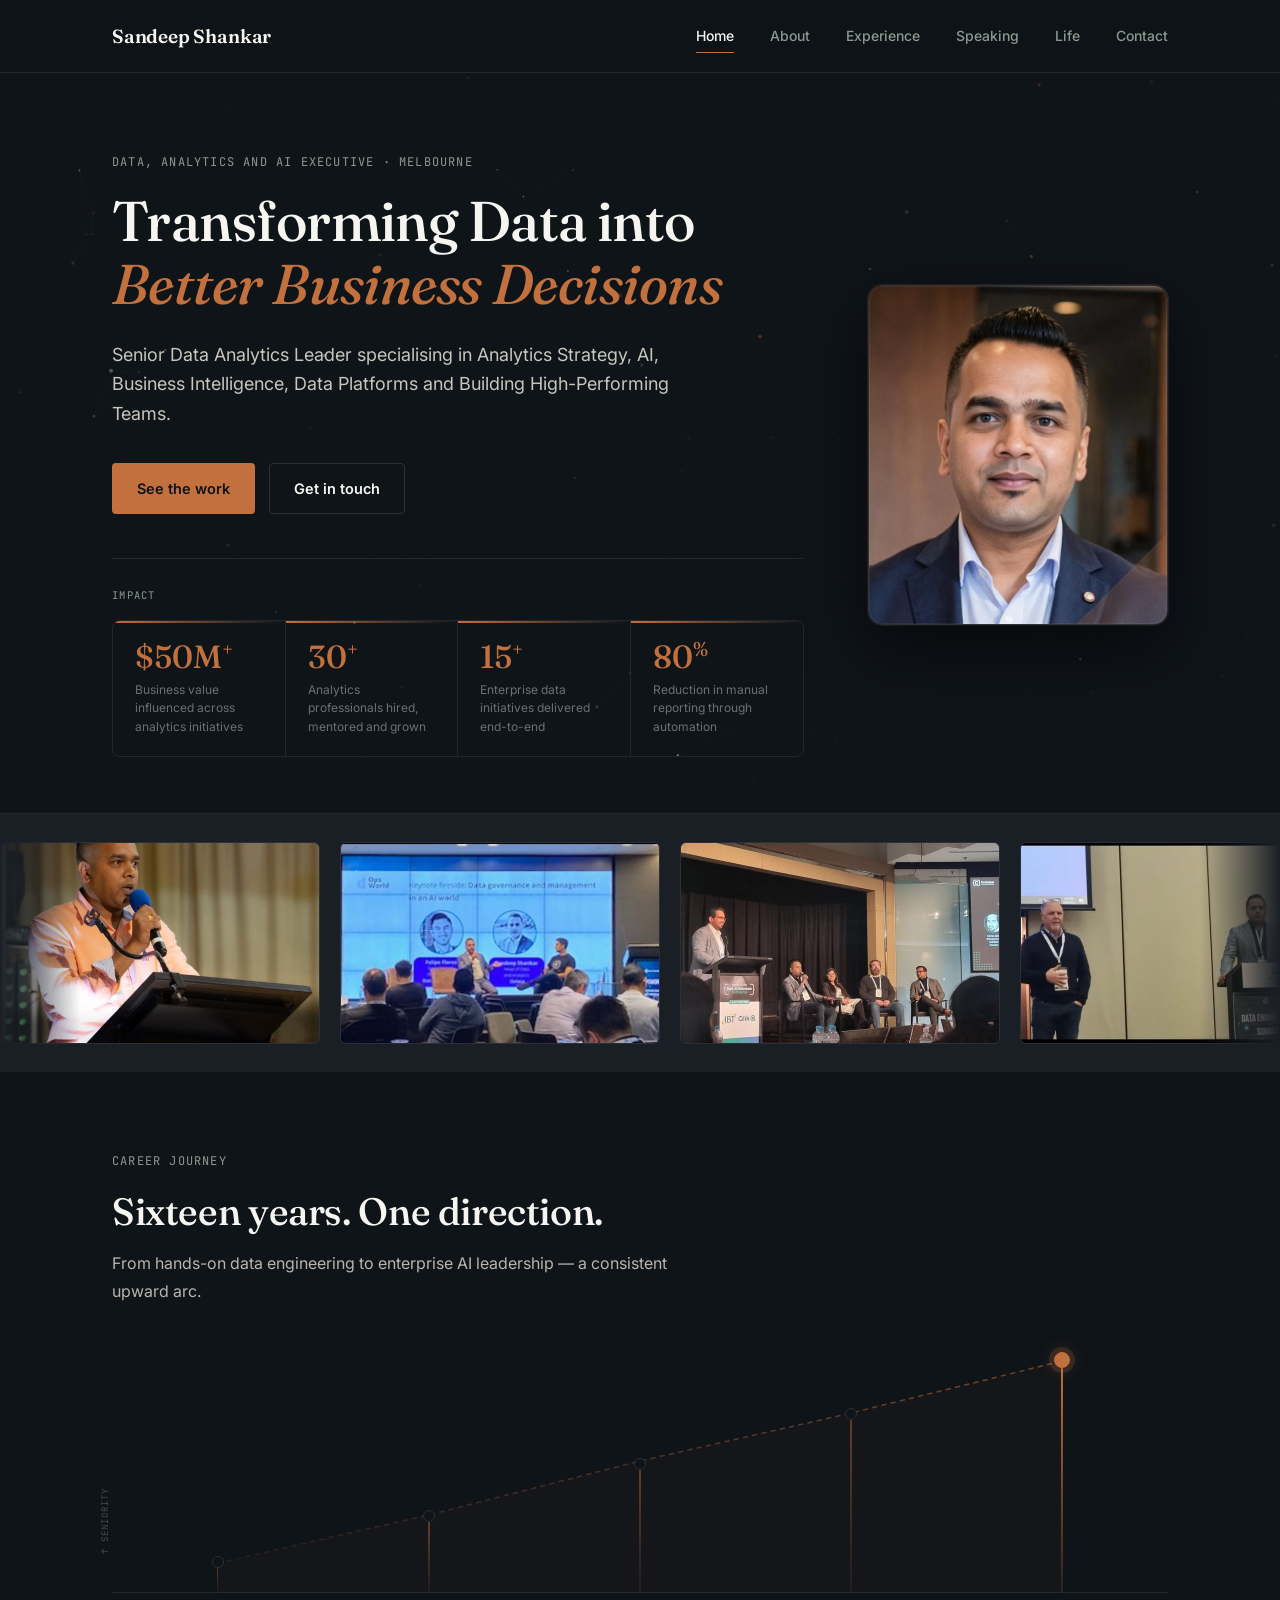
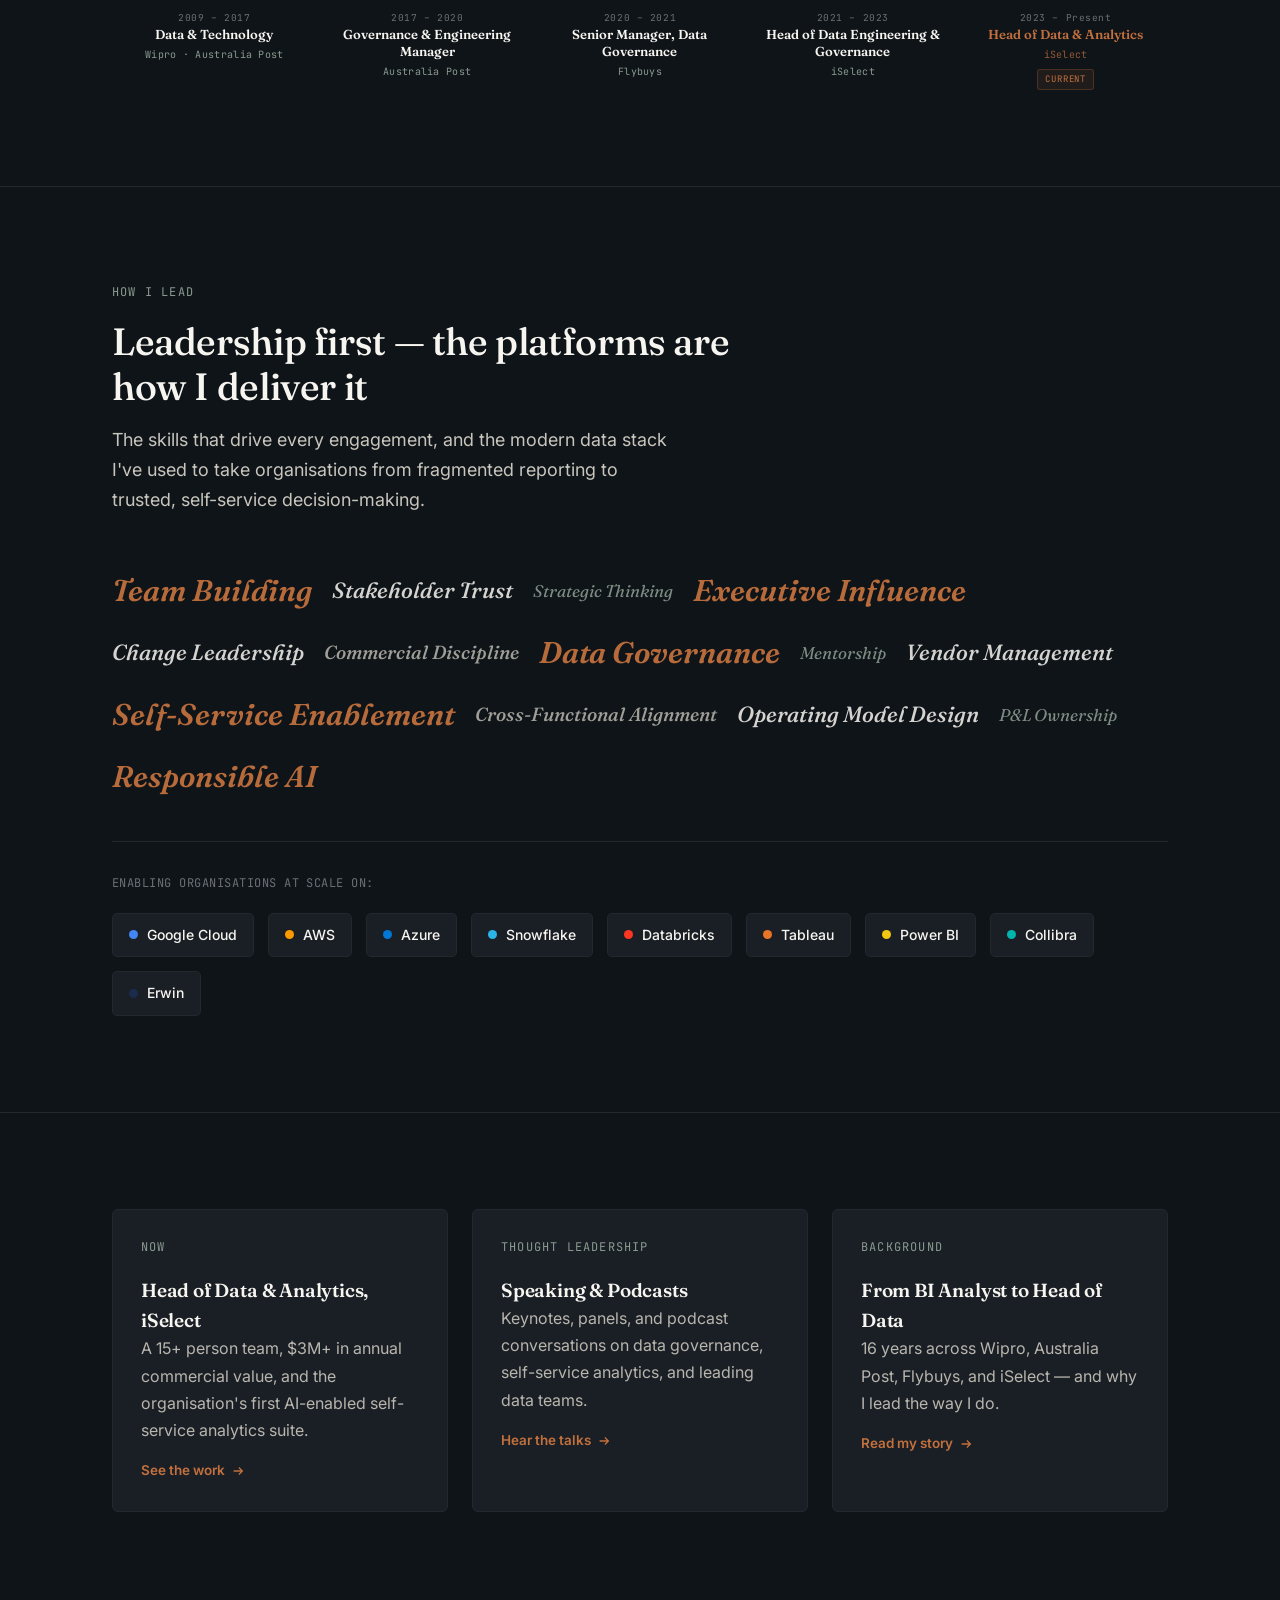
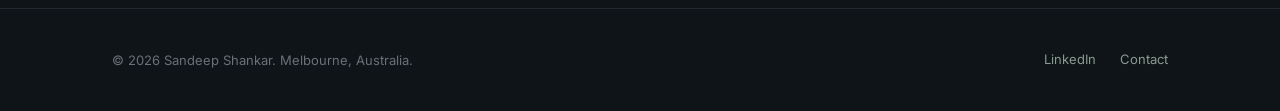
==== index.html @ abed5cc6 "Add files via upload" ====
<!DOCTYPE html>
<html lang="en">
<head>
<meta charset="UTF-8">
<meta name="viewport" content="width=device-width, initial-scale=1.0">
<title>Sandeep Shankar — Data & AI Leadership</title>
<meta name="description" content="16+ years building high-performing data and AI teams across loyalty, logistics, and insurance. Head of Data and Analytics at iSelect.">
<link rel="preconnect" href="https://fonts.googleapis.com">
<link rel="preconnect" href="https://fonts.gstatic.com" crossorigin>
<link href="https://fonts.googleapis.com/css2?family=Fraunces:opsz,wght@9..144,400;9..144,500;9..144,600;9..144,700&family=Inter:wght@400;500;600;700&family=JetBrains+Mono:wght@400;500&display=swap" rel="stylesheet">
<link rel="stylesheet" href="shared.css">
<style>
  /* ---------- Hero ---------- */
  .hero {
    position: relative;
    padding: 80px 0 0;
    overflow: hidden;
  }
  #particle-canvas {
    position: absolute;
    inset: 0;
    width: 100%;
    height: 100%;
    pointer-events: none;
    z-index: 0;
  }
  .hero .wrap { padding-bottom: 56px; position: relative; z-index: 1; }

  .hero-inner {
    display: grid;
    grid-template-columns: 1fr 300px;
    gap: 64px;
    align-items: center;
  }
  @media (max-width: 880px) {
    .hero-inner { grid-template-columns: 1fr; gap: 40px; }
    .hero-photo { display: flex; justify-content: center; order: -1; }
  }

  .hero-content h1 { margin-bottom: 24px; max-width: 640px; }
  .hero-content .lede { max-width: 560px; }

  .hero-actions {
    display: flex;
    gap: 14px;
    margin-top: 34px;
    flex-wrap: wrap;
  }
  .hero-stats {
    margin-top: 44px;
    padding-top: 28px;
    border-top: 1px solid var(--hairline);
  }

  /* ---------- Photo frame ---------- */
  .photo-frame {
    width: 300px;
    height: 340px;
    border-radius: 14px;
    overflow: hidden;
    border: 1.5px solid var(--hairline-light);
    position: relative;
    flex-shrink: 0;
    box-shadow: 0 24px 64px rgba(0,0,0,0.55), 0 0 0 1px rgba(194,112,61,0.18);
  }
  .photo-frame img {
    width: 100%;
    height: 100%;
    object-fit: cover;
    object-position: center top;
    display: block;
  }
  /* Amber corner accent */
  .photo-frame::before {
    content: '';
    position: absolute;
    bottom: 0; right: 0;
    width: 90px; height: 90px;
    background: linear-gradient(135deg, transparent 50%, rgba(194,112,61,0.22) 50%);
    z-index: 2;
    pointer-events: none;
  }
  /* Subtle inner glow */
  .photo-frame::after {
    content: '';
    position: absolute;
    inset: 0;
    box-shadow: inset 0 0 0 1px rgba(247,245,240,0.06);
    border-radius: 14px;
    pointer-events: none;
    z-index: 3;
  }
  @media (max-width: 880px) {
    .photo-frame { width: 200px; height: 230px; }
  }

  /* ---------- Career Arc Visual ---------- */
  .arc-section { padding-top: 80px; }

  .arc-visual-wrap {
    margin-top: 48px;
    position: relative;
  }

  /* Y-axis label */
  .arc-yaxis {
    position: absolute;
    left: -40px;
    top: 50%;
    transform: translateY(-50%) rotate(-90deg);
    font-family: var(--font-mono);
    font-size: 9px;
    letter-spacing: 0.12em;
    text-transform: uppercase;
    color: var(--muted);
    white-space: nowrap;
    pointer-events: none;
    opacity: 0.6;
  }
  @media (max-width: 760px) { .arc-yaxis { display: none; } }

  /* Pillar area */
  .arc-pillar-area {
    position: relative;
    height: 240px;
    margin-bottom: 0;
  }

  .arc-svg {
    position: absolute;
    inset: 0;
    width: 100%;
    height: 100%;
    pointer-events: none;
    overflow: visible;
  }

  .arc-pillars {
    display: flex;
    align-items: flex-end;
    height: 100%;
    border-bottom: 1px solid var(--hairline);
  }

  .ap-col {
    flex: 1;
    display: flex;
    flex-direction: column;
    align-items: center;
    justify-content: flex-end;
  }

  .ap-dot {
    width: 12px;
    height: 12px;
    border-radius: 50%;
    border: 1.5px solid var(--hairline-light);
    background: var(--ink-deep);
    flex-shrink: 0;
    position: relative;
    z-index: 2;
    transition: border-color 0.2s ease, box-shadow 0.2s ease;
  }
  .ap-col:hover .ap-dot {
    border-color: rgba(194,112,61,0.6);
  }
  .ap-col.active .ap-dot {
    width: 16px;
    height: 16px;
    background: var(--amber);
    border-color: var(--amber);
    box-shadow: 0 0 0 5px rgba(194,112,61,0.18), 0 0 18px rgba(194,112,61,0.35);
  }

  .ap-bar {
    width: 1.5px;
    background: linear-gradient(180deg, rgba(194,112,61,0.45) 0%, rgba(194,112,61,0.08) 100%);
    border-radius: 1px;
    transition: background 0.2s ease;
  }
  .ap-col.active .ap-bar {
    width: 2px;
    background: linear-gradient(180deg, var(--amber) 0%, rgba(194,112,61,0.15) 100%);
  }

  /* Meta row */
  .arc-meta-row {
    display: flex;
    border-top: none;
    padding-top: 20px;
    gap: 8px;
  }

  .am-item {
    flex: 1;
    display: flex;
    flex-direction: column;
    align-items: center;
    text-align: center;
    padding: 0 4px;
    gap: 4px;
  }

  .am-year {
    font-family: var(--font-mono);
    font-size: 9.5px;
    letter-spacing: 0.06em;
    color: var(--muted);
    line-height: 1;
  }

  .am-role {
    font-family: var(--font-display);
    font-size: 13px;
    font-weight: 600;
    color: var(--cream);
    line-height: 1.3;
  }
  .am-item.active .am-role { color: var(--amber); }

  .am-org {
    font-family: var(--font-mono);
    font-size: 10px;
    color: var(--sage);
    letter-spacing: 0.03em;
  }
  .am-item.active .am-org { color: var(--amber); opacity: 0.75; }

  .am-badge {
    font-family: var(--font-mono);
    font-size: 9px;
    letter-spacing: 0.1em;
    text-transform: uppercase;
    color: var(--amber);
    background: rgba(194,112,61,0.1);
    border: 1px solid rgba(194,112,61,0.25);
    border-radius: 3px;
    padding: 2px 7px;
    margin-top: 2px;
  }

  /* Mobile: simple vertical list */
  @media (max-width: 640px) {
    .arc-pillar-area { display: none; }
    .arc-meta-row {
      flex-direction: column;
      padding-left: 20px;
      gap: 0;
      border-left: 1.5px solid var(--hairline);
    }
    .am-item {
      align-items: flex-start;
      text-align: left;
      padding: 14px 0;
      border-bottom: 1px solid var(--hairline);
      position: relative;
    }
    .am-item::before {
      content: '';
      position: absolute;
      left: -25px;
      top: 20px;
      width: 8px;
      height: 8px;
      border-radius: 50%;
      background: var(--hairline-light);
      border: 1.5px solid var(--hairline-light);
    }
    .am-item.active::before {
      background: var(--amber);
      border-color: var(--amber);
    }
    .am-item:last-child { border-bottom: none; }
  }

  /* ---------- Scrolling conference banner ---------- */
  .banner-marquee {
    position: relative;
    width: 100%;
    overflow: hidden;
    background: var(--ink-card);
    border-top: 1px solid var(--hairline);
    padding: 28px 0;
  }
  .banner-marquee::before,
  .banner-marquee::after {
    content: '';
    position: absolute;
    top: 0;
    bottom: 0;
    width: 80px;
    z-index: 2;
    pointer-events: none;
  }
  .banner-marquee::before {
    left: 0;
    background: linear-gradient(90deg, var(--ink-card), transparent);
  }
  .banner-marquee::after {
    right: 0;
    background: linear-gradient(270deg, var(--ink-card), transparent);
  }
  .banner-track {
    display: flex;
    gap: 20px;
    width: max-content;
    animation: bannerScroll 48s linear infinite;
  }
  .banner-marquee:hover .banner-track {
    animation-play-state: paused;
  }
  @keyframes bannerScroll {
    from { transform: translateX(0); }
    to { transform: translateX(-50%); }
  }
  .banner-slide {
    position: relative;
    flex-shrink: 0;
    width: 320px;
    border-radius: 6px;
    overflow: hidden;
    border: 1px solid var(--hairline-light);
  }
  .banner-slide img {
    width: 100%;
    height: 200px;
    object-fit: cover;
    display: block;
  }
  .banner-cap {
    position: absolute;
    bottom: 0;
    left: 0;
    right: 0;
    padding: 8px 12px;
    background: linear-gradient(0deg, rgba(0,0,0,0.78), transparent);
    font-family: var(--font-mono);
    font-size: 11px;
    color: var(--cream);
    line-height: 1.4;
  }
  @media (max-width: 640px) {
    .banner-slide { width: 240px; }
    .banner-slide img { height: 150px; }
  }
  @media (prefers-reduced-motion: reduce) {
    .banner-track { animation: none; }
  }

  /* ---------- Career arc chart (signature element) ---------- */
  .arc-section .section-head {
    max-width: 600px;
    margin-bottom: 48px;
  }
  .arc-chart-wrap {
    overflow-x: auto;
    padding-bottom: 8px;
  }
  .arc-chart {
    min-width: 760px;
  }
  .arc-caption {
    margin-top: 20px;
    font-size: 12.5px;
    color: var(--muted);
    font-family: var(--font-mono);
  }

  /* ---------- Leadership word cloud + platform strip ---------- */
  .capability-section .section-head {
    max-width: 640px;
    margin-bottom: 44px;
  }
  .cloud-wrap {
    display: flex;
    flex-wrap: wrap;
    align-items: center;
    gap: 14px 20px;
    padding: 8px 0 40px;
  }
  .cloud-tag {
    font-family: var(--font-display);
    font-style: italic;
    color: var(--cream);
    white-space: nowrap;
    transition: color 0.15s ease;
    cursor: default;
  }
  .cloud-tag:hover { color: var(--amber-bright); }
  .cloud-tag.t1 { font-size: 30px; font-weight: 600; color: var(--amber); opacity: 0.95; }
  .cloud-tag.t2 { font-size: 22px; font-weight: 500; color: var(--cream); opacity: 0.85; }
  .cloud-tag.t3 { font-size: 17px; font-weight: 400; color: var(--sage); opacity: 0.9; }
  .cloud-tag.t4 { font-size: 19px; font-weight: 500; color: #B8B5AD; opacity: 0.85; }

  @media (max-width: 640px) {
    .cloud-tag.t1 { font-size: 22px; }
    .cloud-tag.t2 { font-size: 17px; }
    .cloud-tag.t3 { font-size: 14px; }
    .cloud-tag.t4 { font-size: 15px; }
  }

  .platform-strip {
    padding-top: 32px;
    border-top: 1px solid var(--hairline);
  }
  .platform-strip-label {
    font-family: var(--font-mono);
    font-size: 12px;
    letter-spacing: 0.04em;
    text-transform: uppercase;
    color: var(--muted);
    margin-bottom: 20px;
  }
  .platform-badges {
    display: flex;
    flex-wrap: wrap;
    gap: 14px;
  }
  .platform-badge {
    display: flex;
    align-items: center;
    gap: 9px;
    background: var(--ink-card);
    border: 1px solid var(--hairline);
    border-radius: 5px;
    padding: 10px 16px;
    font-size: 14px;
    font-weight: 500;
    color: var(--cream);
    transition: border-color 0.15s ease;
  }
  .platform-badge:hover { border-color: var(--hairline-light); }
  .p-dot {
    width: 9px;
    height: 9px;
    border-radius: 50%;
    display: inline-block;
    flex-shrink: 0;
  }

  /* ---------- Teaser cards ---------- */
  .teaser-card {
    display: block;
  }
  .teaser-card .arrow {
    display: inline-flex;
    align-items: center;
    gap: 6px;
    margin-top: 16px;
    font-size: 13.5px;
    color: var(--amber);
    font-weight: 600;
  }
  .teaser-card:hover .arrow { gap: 10px; }
  .teaser-card .arrow svg { transition: transform 0.15s ease; }

  

  /* ---------- Impact metrics ---------- */
  .impact-label {
    font-family: var(--font-mono);
    font-size: 10.5px;
    letter-spacing: 0.12em;
    text-transform: uppercase;
    color: var(--sage);
    margin-bottom: 16px;
  }
  .impact-grid {
    display: grid;
    grid-template-columns: repeat(4, 1fr);
    border: 1px solid var(--hairline);
    border-radius: 8px;
    overflow: hidden;
  }
  @media (max-width: 680px) {
    .impact-grid { grid-template-columns: repeat(2, 1fr); }
    .impact-item:nth-child(2) { border-right: none; }
    .impact-item:nth-child(3) { border-top: 1px solid var(--hairline); }
    .impact-item:nth-child(4) { border-top: 1px solid var(--hairline); border-right: none; }
  }
  .impact-item {
    padding: 20px 22px;
    border-right: 1px solid var(--hairline);
    position: relative;
  }
  .impact-item:last-child { border-right: none; }
  .impact-item::before {
    content: '';
    position: absolute;
    top: 0; left: 0; right: 0;
    height: 2px;
    background: linear-gradient(90deg, var(--amber), transparent);
  }
  .impact-num {
    font-family: var(--font-display);
    font-size: 32px;
    font-weight: 500;
    color: var(--amber);
    line-height: 1;
    margin-bottom: 8px;
  }
  .impact-plus {
    font-size: 20px;
    vertical-align: super;
    line-height: 0;
  }
  .impact-desc {
    font-size: 12px;
    color: var(--muted);
    line-height: 1.55;
  }

</style>
</head>
<body>
<canvas id="bg-canvas" aria-hidden="true" style="position:fixed;inset:0;width:100%;height:100%;pointer-events:none;z-index:0;opacity:0.55;"></canvas>
<div id="reading-progress" role="progressbar" aria-hidden="true"></div>

<nav class="site-nav">
  <div class="wrap">
    <a href="index.html" class="nav-logo">Sandeep Shankar</a>
    <button class="nav-toggle" id="navToggle" aria-label="Toggle navigation">☰</button>
    <div class="nav-links" id="navLinks">
      <a href="index.html" class="active">Home</a>
      <a href="about.html">About</a>
      <a href="experience.html">Experience</a>
      <a href="speaking.html">Speaking</a>
      <a href="life.html">Life</a>
      <a href="contact.html">Contact</a>
    </div>
  </div>
</nav>

<header class="hero">
  <canvas id="particle-canvas" aria-hidden="true"></canvas>
  <div class="wrap hero-inner">
    <div class="hero-content">
      <div class="eyebrow">Data, Analytics and AI Executive · Melbourne</div>
      <h1>Transforming Data into<br><em>Better Business Decisions</em></h1>
      <p class="lede">Senior Data Analytics Leader specialising in Analytics Strategy, AI, Business Intelligence, Data Platforms and Building High-Performing Teams.</p>
      <div class="hero-actions">
        <a href="experience.html" class="btn btn-primary">See the work</a>
        <a href="contact.html" class="btn btn-secondary">Get in touch</a>
      </div>
      <div class="hero-stats">
        <div class="impact-label">Impact</div>
        <div class="impact-grid">
          <div class="impact-item">
            <div class="impact-num">$50M<span class="impact-plus">+</span></div>
            <div class="impact-desc">Business value influenced across analytics initiatives</div>
          </div>
          <div class="impact-item">
            <div class="impact-num">30<span class="impact-plus">+</span></div>
            <div class="impact-desc">Analytics professionals hired, mentored and grown</div>
          </div>
          <div class="impact-item">
            <div class="impact-num">15<span class="impact-plus">+</span></div>
            <div class="impact-desc">Enterprise data initiatives delivered end-to-end</div>
          </div>
          <div class="impact-item">
            <div class="impact-num">80<span class="impact-plus">%</span></div>
            <div class="impact-desc">Reduction in manual reporting through automation</div>
          </div>
        </div>
      </div>
    </div>
    <div class="hero-photo">
      <div class="photo-frame">
        <!--
          ADD YOUR HEADSHOT:
          Replace this img tag's src with your photo.
          In Claude: "Add my headshot to the homepage" and upload the image.
          Or set src="your-photo.jpg" if hosting the file separately.
        -->
        <img src="[data-uri]" alt="Sandeep Shankar — Head of Data &amp; Analytics">
      </div>
    </div>
  </div>

  <div class="banner-marquee">
    <div class="banner-track">
        <div class="banner-slide"><img src="[data-uri]" alt="Bacchus Marsh — community keynote"></div>
        <div class="banner-slide"><img src="[data-uri]" alt="Ops World — fireside with Felipe Flores"></div>
        <div class="banner-slide"><img src="[data-uri]" alt="Data Architecture Melbourne — panel"></div>
        <div class="banner-slide"><img src="[data-uri]" alt="Data Engineering Summit — Crown Events"></div>
        <div class="banner-slide"><img src="[data-uri]" alt="Sit-Down Melbourne — "Why data initiatives fail""></div>
        <div class="banner-slide"><img src="[data-uri]" alt="Sit-Down Melbourne — premier hub for executives"></div>
        <div class="banner-slide"><img src="[data-uri]" alt="Bacchus Marsh — community keynote"></div>
        <div class="banner-slide"><img src="[data-uri]" alt="Ops World — fireside with Felipe Flores"></div>
        <div class="banner-slide"><img src="[data-uri]" alt="Data Architecture Melbourne — panel"></div>
        <div class="banner-slide"><img src="[data-uri]" alt="Data Engineering Summit — Crown Events"></div>
        <div class="banner-slide"><img src="[data-uri]" alt="Sit-Down Melbourne — "Why data initiatives fail""></div>
        <div class="banner-slide"><img src="[data-uri]" alt="Sit-Down Melbourne — premier hub for executives"></div>
    </div>
  </div>
</header>


<section class="section arc-section">
  <div class="wrap">
    <div class="section-head">
      <div class="eyebrow">Career journey</div>
      <h2>Sixteen years. One direction.</h2>
      <p>From hands-on data engineering to enterprise AI leadership &mdash; a consistent upward arc.</p>
    </div>

    <div class="arc-visual-wrap">
      <div class="arc-yaxis"><span>&uarr; Seniority</span></div>

      <!-- Ascending pillar visual -->
      <div class="arc-pillar-area">
        <svg class="arc-svg" viewBox="0 0 1000 240" preserveAspectRatio="none" aria-hidden="true">
          <defs>
            <linearGradient id="arcLineGrad" x1="0" y1="0" x2="1" y2="0">
              <stop offset="0%" stop-color="rgba(194,112,61,0.1)"/>
              <stop offset="100%" stop-color="rgba(194,112,61,0.55)"/>
            </linearGradient>
          </defs>
          <!-- Connecting dashed line through dot centres -->
          <polyline points="100,210 300,162 500,108 700,60 900,8"
            fill="none" stroke="url(#arcLineGrad)" stroke-width="1.5" stroke-dasharray="5 4"/>
          <!-- Subtle shaded area under the arc -->
          <polygon points="100,210 300,162 500,108 700,60 900,8 900,240 100,240"
            fill="rgba(194,112,61,0.03)"/>
        </svg>

        <div class="arc-pillars">
          <!-- bar heights drive the pillar: 24 / 70 / 122 / 172 / 224 px -->
          <div class="ap-col">
            <div class="ap-dot"></div>
            <div class="ap-bar" style="height:24px"></div>
          </div>
          <div class="ap-col">
            <div class="ap-dot"></div>
            <div class="ap-bar" style="height:70px"></div>
          </div>
          <div class="ap-col">
            <div class="ap-dot"></div>
            <div class="ap-bar" style="height:122px"></div>
          </div>
          <div class="ap-col">
            <div class="ap-dot"></div>
            <div class="ap-bar" style="height:172px"></div>
          </div>
          <div class="ap-col active">
            <div class="ap-dot"></div>
            <div class="ap-bar" style="height:224px"></div>
          </div>
        </div>
      </div>

      <!-- Labels below each pillar -->
      <div class="arc-meta-row">
        <div class="am-item">
          <span class="am-year">2009 &ndash; 2017</span>
          <span class="am-role">Data &amp; Technology</span>
          <span class="am-org">Wipro &middot; Australia Post</span>
        </div>
        <div class="am-item">
          <span class="am-year">2017 &ndash; 2020</span>
          <span class="am-role">Governance &amp; Engineering Manager</span>
          <span class="am-org">Australia Post</span>
        </div>
        <div class="am-item">
          <span class="am-year">2020 &ndash; 2021</span>
          <span class="am-role">Senior Manager, Data Governance</span>
          <span class="am-org">Flybuys</span>
        </div>
        <div class="am-item">
          <span class="am-year">2021 &ndash; 2023</span>
          <span class="am-role">Head of Data Engineering &amp; Governance</span>
          <span class="am-org">iSelect</span>
        </div>
        <div class="am-item active">
          <span class="am-year">2023 &ndash; Present</span>
          <span class="am-role">Head of Data &amp; Analytics</span>
          <span class="am-org">iSelect</span>
          <span class="am-badge">Current</span>
        </div>
      </div>
    </div>
  </div>
</section>

<section class="section capability-section">
  <div class="wrap">
    <div class="section-head">
      <div class="eyebrow">How I lead</div>
      <h2>Leadership first — the platforms are how I deliver it</h2>
      <p class="lede">The skills that drive every engagement, and the modern data stack I've used to take organisations from fragmented reporting to trusted, self-service decision-making.</p>
    </div>

    <div class="cloud-wrap">
      <span class="cloud-tag t1">Team Building</span>
      <span class="cloud-tag t2">Stakeholder Trust</span>
      <span class="cloud-tag t3">Strategic Thinking</span>
      <span class="cloud-tag t1">Executive Influence</span>
      <span class="cloud-tag t2">Change Leadership</span>
      <span class="cloud-tag t4">Commercial Discipline</span>
      <span class="cloud-tag t1">Data Governance</span>
      <span class="cloud-tag t3">Mentorship</span>
      <span class="cloud-tag t2">Vendor Management</span>
      <span class="cloud-tag t1">Self-Service Enablement</span>
      <span class="cloud-tag t4">Cross-Functional Alignment</span>
      <span class="cloud-tag t2">Operating Model Design</span>
      <span class="cloud-tag t3">P&amp;L Ownership</span>
      <span class="cloud-tag t1">Responsible AI</span>
    </div>

    <div class="platform-strip">
      <div class="platform-strip-label">Enabling organisations at scale on:</div>
      <div class="platform-badges">
        <div class="platform-badge"><span class="p-dot" style="background:#4285F4"></span>Google Cloud</div>
        <div class="platform-badge"><span class="p-dot" style="background:#FF9900"></span>AWS</div>
        <div class="platform-badge"><span class="p-dot" style="background:#0078D4"></span>Azure</div>
        <div class="platform-badge"><span class="p-dot" style="background:#29B5E8"></span>Snowflake</div>
        <div class="platform-badge"><span class="p-dot" style="background:#FF3621"></span>Databricks</div>
        <div class="platform-badge"><span class="p-dot" style="background:#E97627"></span>Tableau</div>
        <div class="platform-badge"><span class="p-dot" style="background:#F2C811"></span>Power BI</div>
        <div class="platform-badge"><span class="p-dot" style="background:#00B5AD"></span>Collibra</div>
        <div class="platform-badge"><span class="p-dot" style="background:#1A2B4C"></span>Erwin</div>
      </div>
    </div>
  </div>
</section>

<section class="section">
  <div class="wrap">
    <div class="grid-3">
      <a href="experience.html" class="card teaser-card">
        <div class="eyebrow">Now</div>
        <h3>Head of Data &amp; Analytics, iSelect</h3>
        <p>A 15+ person team, $3M+ in annual commercial value, and the organisation's first AI-enabled self-service analytics suite.</p>
        <span class="arrow">See the work <svg width="14" height="14" viewBox="0 0 16 16" fill="none"><path d="M3 8h10M9 4l4 4-4 4" stroke="currentColor" stroke-width="1.5"/></svg></span>
      </a>
      <a href="speaking.html" class="card teaser-card">
        <div class="eyebrow">Thought leadership</div>
        <h3>Speaking &amp; Podcasts</h3>
        <p>Keynotes, panels, and podcast conversations on data governance, self-service analytics, and leading data teams.</p>
        <span class="arrow">Hear the talks <svg width="14" height="14" viewBox="0 0 16 16" fill="none"><path d="M3 8h10M9 4l4 4-4 4" stroke="currentColor" stroke-width="1.5"/></svg></span>
      </a>
      <a href="about.html" class="card teaser-card">
        <div class="eyebrow">Background</div>
        <h3>From BI Analyst to Head of Data</h3>
        <p>16 years across Wipro, Australia Post, Flybuys, and iSelect — and why I lead the way I do.</p>
        <span class="arrow">Read my story <svg width="14" height="14" viewBox="0 0 16 16" fill="none"><path d="M3 8h10M9 4l4 4-4 4" stroke="currentColor" stroke-width="1.5"/></svg></span>
      </a>
    </div>

  </div>
</section>

<footer class="site-footer">
  <div class="wrap">
    <p>© 2026 Sandeep Shankar. Melbourne, Australia.</p>
    <div class="footer-links">
      <a href="https://www.linkedin.com/in/sandeep-shankar-cdmp-25a88143/" target="_blank" rel="noopener">LinkedIn</a>
      <a href="contact.html">Contact</a>
    </div>
  </div>
</footer>

<script src="shared.js"></script>

<button id="back-to-top" aria-label="Back to top" title="Back to top">↑</button>
<script>
/* ---- Full-page background data particle network ---- */
(function() {
  if (window.matchMedia('(prefers-reduced-motion: reduce)').matches) return;
  var canvas = document.getElementById('bg-canvas');
  if (!canvas) return;
  var ctx = canvas.getContext('2d');
  var particles = [], animId;
  var W = 0, H = 0;
  var MAX_DIST = 180;
  var COUNT = 0;

  function resize() {
    W = canvas.width = window.innerWidth;
    H = canvas.height = window.innerHeight;
    COUNT = Math.min(Math.floor((W * H) / 18000), 70);
  }

  function Particle() {
    this.reset();
  }
  Particle.prototype.reset = function() {
    this.x = Math.random() * W;
    this.y = Math.random() * H;
    // Bias movement: gentle rightward drift like data flowing
    this.vx = (Math.random() * 0.18 + 0.04) * (Math.random() > 0.15 ? 1 : -1);
    this.vy = (Math.random() - 0.5) * 0.12;
    this.r = Math.random() * 1.2 + 0.4;
    // Mostly amber/sage, very muted
    var cols = ['194,112,61','138,154,142','194,112,61'];
    this.col = cols[Math.floor(Math.random() * cols.length)];
    this.alpha = Math.random() * 0.18 + 0.04;
  };

  function init() {
    resize();
    particles = [];
    for (var i = 0; i < COUNT; i++) particles.push(new Particle());
  }

  function frame() {
    ctx.clearRect(0, 0, W, H);
    for (var i = 0; i < particles.length; i++) {
      var p = particles[i];
      // Draw connecting lines
      for (var j = i + 1; j < particles.length; j++) {
        var q = particles[j];
        var dx = p.x - q.x, dy = p.y - q.y;
        var d = Math.sqrt(dx*dx + dy*dy);
        if (d < MAX_DIST) {
          var lineAlpha = (1 - d / MAX_DIST) * 0.055;
          ctx.beginPath();
          ctx.moveTo(p.x, p.y);
          ctx.lineTo(q.x, q.y);
          ctx.strokeStyle = 'rgba(194,112,61,' + lineAlpha + ')';
          ctx.lineWidth = 0.5;
          ctx.stroke();
        }
      }
      // Draw particle dot
      ctx.beginPath();
      ctx.arc(p.x, p.y, p.r, 0, 6.2832);
      ctx.fillStyle = 'rgba(' + p.col + ',' + p.alpha + ')';
      ctx.fill();
      // Move
      p.x += p.vx;
      p.y += p.vy;
      // Wrap around edges
      if (p.x < -10) p.x = W + 10;
      if (p.x > W + 10) p.x = -10;
      if (p.y < -10) p.y = H + 10;
      if (p.y > H + 10) p.y = -10;
    }
    animId = requestAnimationFrame(frame);
  }

  var rto;
  window.addEventListener('resize', function() {
    clearTimeout(rto);
    rto = setTimeout(function() { cancelAnimationFrame(animId); init(); frame(); }, 250);
  }, { passive: true });

  init(); frame();
})();

/* ---- Particle canvas: flowing data network in hero background ---- */
(function() {
  if (window.matchMedia('(prefers-reduced-motion: reduce)').matches) return;
  var canvas = document.getElementById('particle-canvas');
  if (!canvas) return;
  var ctx = canvas.getContext('2d');
  var hero = canvas.closest('.hero');
  var particles = [], animId;
  var W = 0, H = 0;
  var COLS = ['194,112,61', '138,154,142', '247,245,240'];
  var MAX_DIST = 130;

  function resize() {
    W = canvas.width = hero.offsetWidth;
    H = canvas.height = hero.offsetHeight;
  }

  function Particle() {
    this.x = Math.random() * W;
    this.y = Math.random() * H;
    this.vx = (Math.random() - 0.5) * 0.3;
    this.vy = (Math.random() - 0.5) * 0.3;
    this.r = Math.random() * 1.4 + 0.6;
    this.col = COLS[Math.floor(Math.random() * COLS.length)];
    this.alpha = Math.random() * 0.3 + 0.08;
  }

  function init() {
    resize();
    var count = W < 760 ? 30 : 58;
    particles = [];
    for (var i = 0; i < count; i++) particles.push(new Particle());
  }

  function frame() {
    ctx.clearRect(0, 0, W, H);
    for (var i = 0; i < particles.length; i++) {
      var p = particles[i];
      ctx.beginPath();
      ctx.arc(p.x, p.y, p.r, 0, 6.2832);
      ctx.fillStyle = 'rgba(' + p.col + ',' + p.alpha + ')';
      ctx.fill();
      for (var j = i + 1; j < particles.length; j++) {
        var q = particles[j];
        var dx = p.x - q.x, dy = p.y - q.y;
        var d = Math.sqrt(dx*dx + dy*dy);
        if (d < MAX_DIST) {
          ctx.beginPath();
          ctx.moveTo(p.x, p.y);
          ctx.lineTo(q.x, q.y);
          ctx.strokeStyle = 'rgba(194,112,61,' + (1 - d/MAX_DIST) * 0.11 + ')';
          ctx.lineWidth = 0.6;
          ctx.stroke();
        }
      }
      p.x += p.vx; p.y += p.vy;
      if (p.x < -8) p.x = W + 8;
      if (p.x > W + 8) p.x = -8;
      if (p.y < -8) p.y = H + 8;
      if (p.y > H + 8) p.y = -8;
    }
    animId = requestAnimationFrame(frame);
  }

  var rto;
  window.addEventListener('resize', function() {
    clearTimeout(rto);
    rto = setTimeout(function() { cancelAnimationFrame(animId); init(); frame(); }, 200);
  }, { passive: true });

  init(); frame();
})();
</script>
</body>
</html>
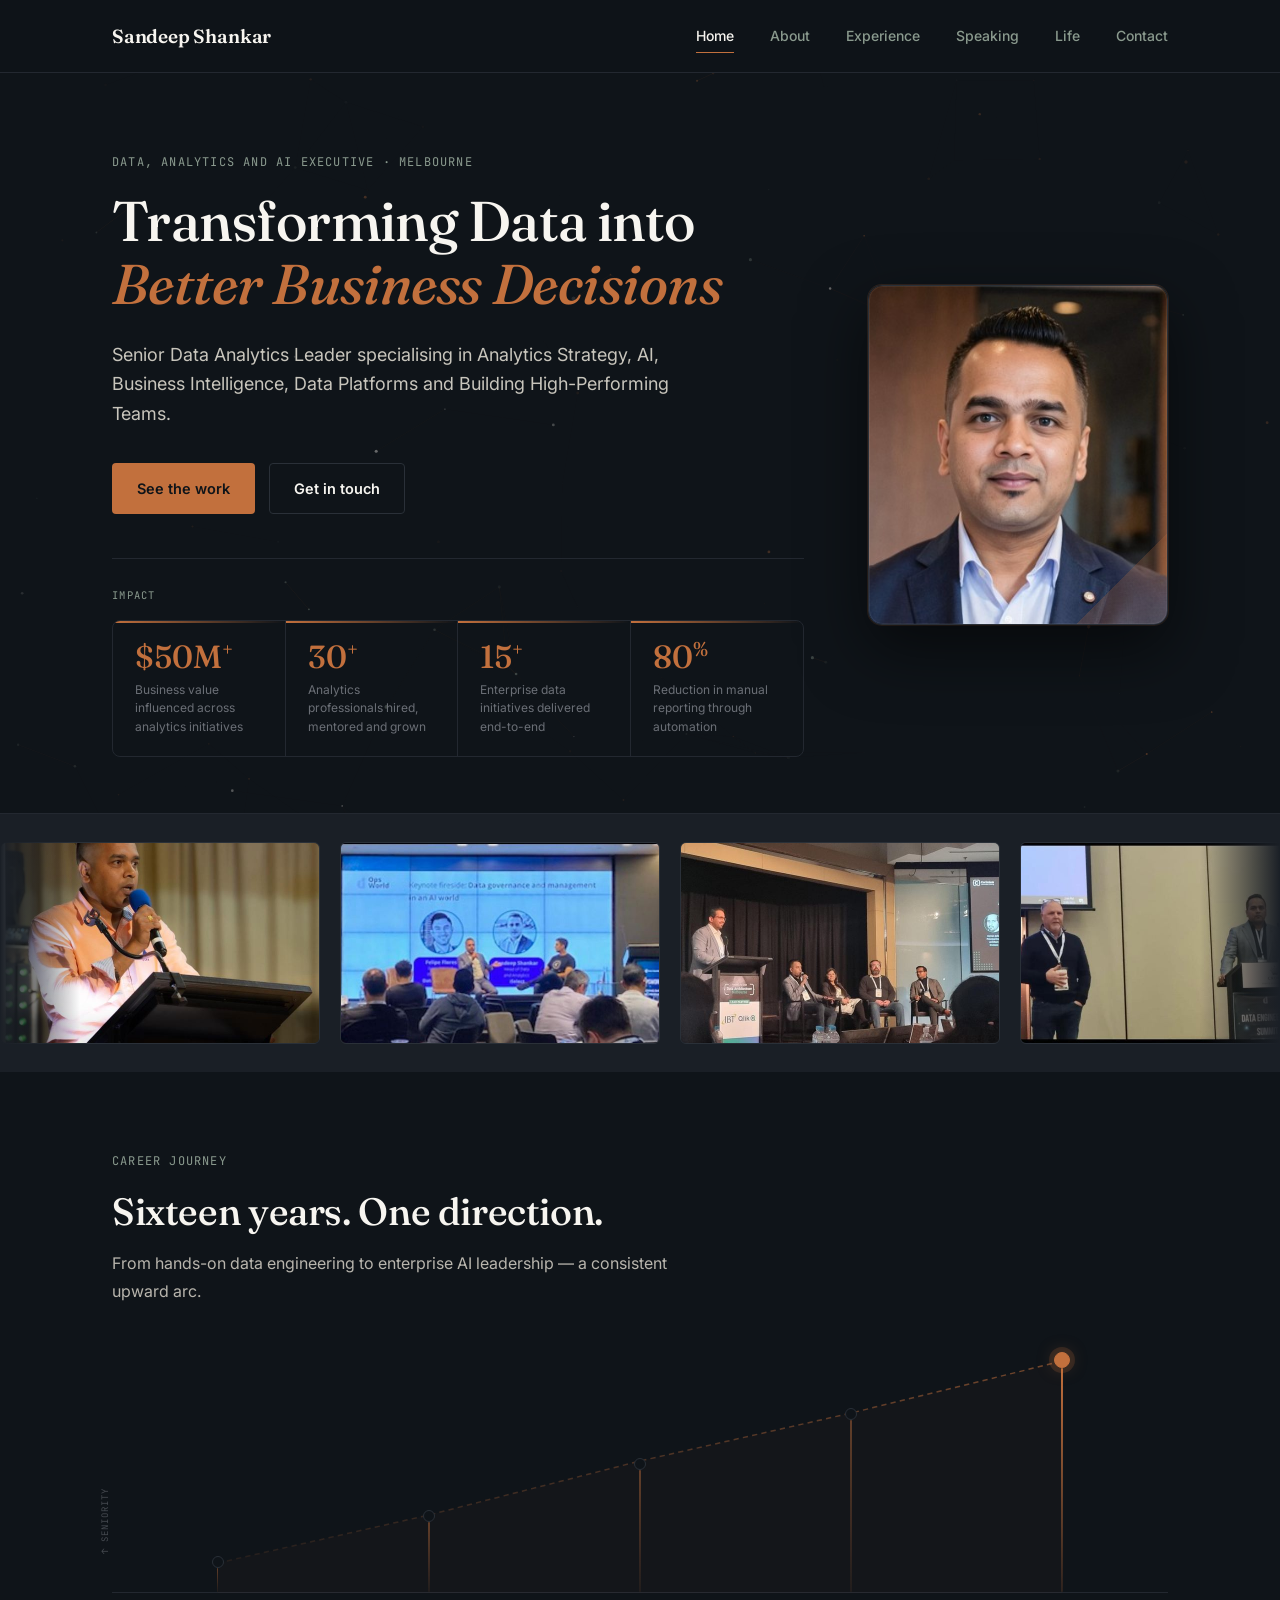
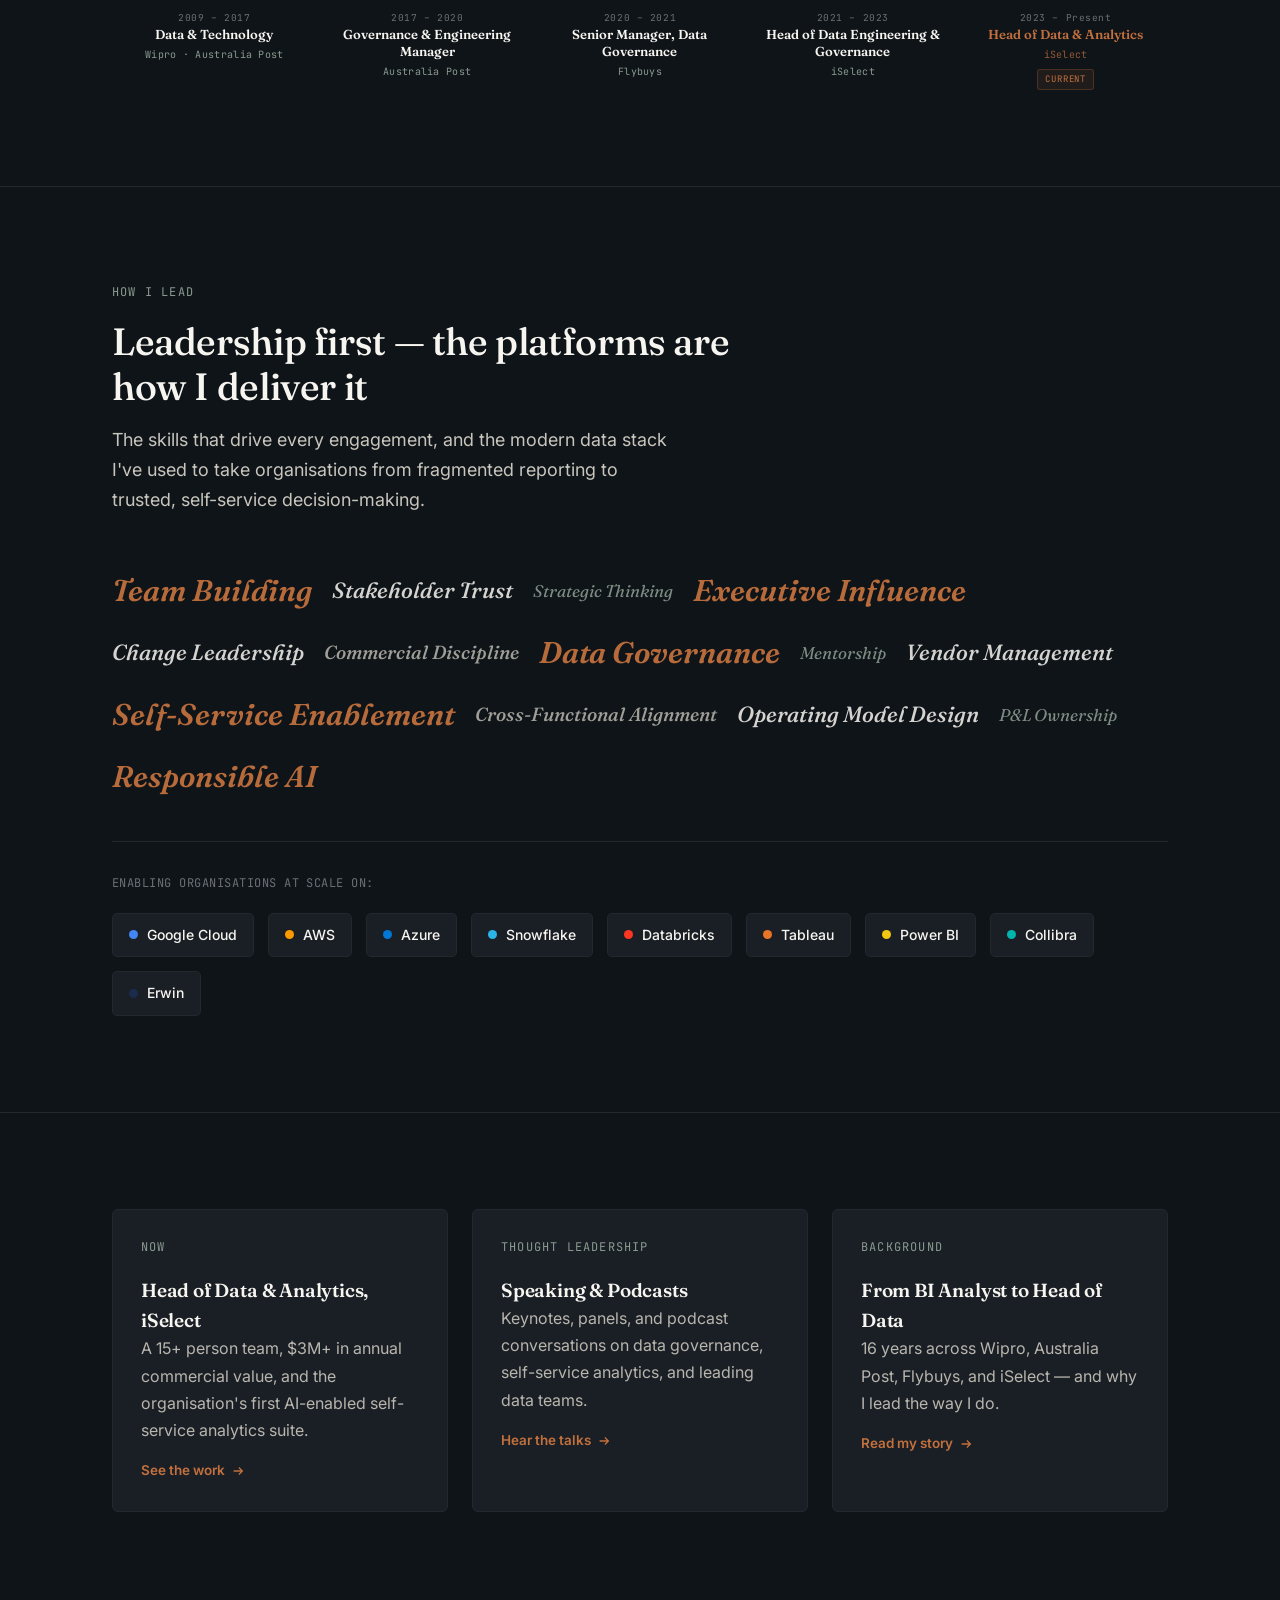
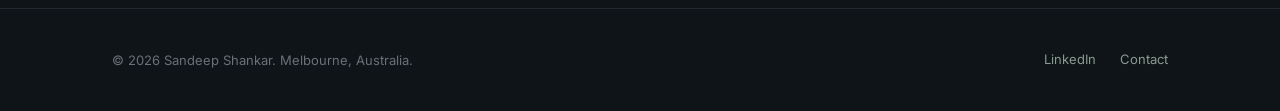
==== commit 4689f306: "Add files via upload" ====
--- a/index.html
+++ b/index.html
@@ -519,7 +519,7 @@
 <nav class="site-nav">
   <div class="wrap">
     <a href="index.html" class="nav-logo">Sandeep Shankar</a>
-    <button class="nav-toggle" id="navToggle" aria-label="Toggle navigation">☰</button>
+    <button type="button" class="nav-toggle" id="navToggle" aria-label="Toggle navigation" aria-expanded="false" onclick="var n=document.getElementById('navLinks');n.classList.toggle('open');this.setAttribute('aria-expanded',n.classList.contains('open'))">&#9776;</button>
     <div class="nav-links" id="navLinks">
       <a href="index.html" class="active">Home</a>
       <a href="about.html">About</a>
--- a/shared.css
+++ b/shared.css
@@ -119,6 +119,10 @@
   line-height: 1;
   -webkit-tap-highlight-color: transparent;
   touch-action: manipulation;
+  user-select: none;
+  -webkit-user-select: none;
+  appearance: none;
+  -webkit-appearance: none;
 }
 
 @media (max-width: 760px) {
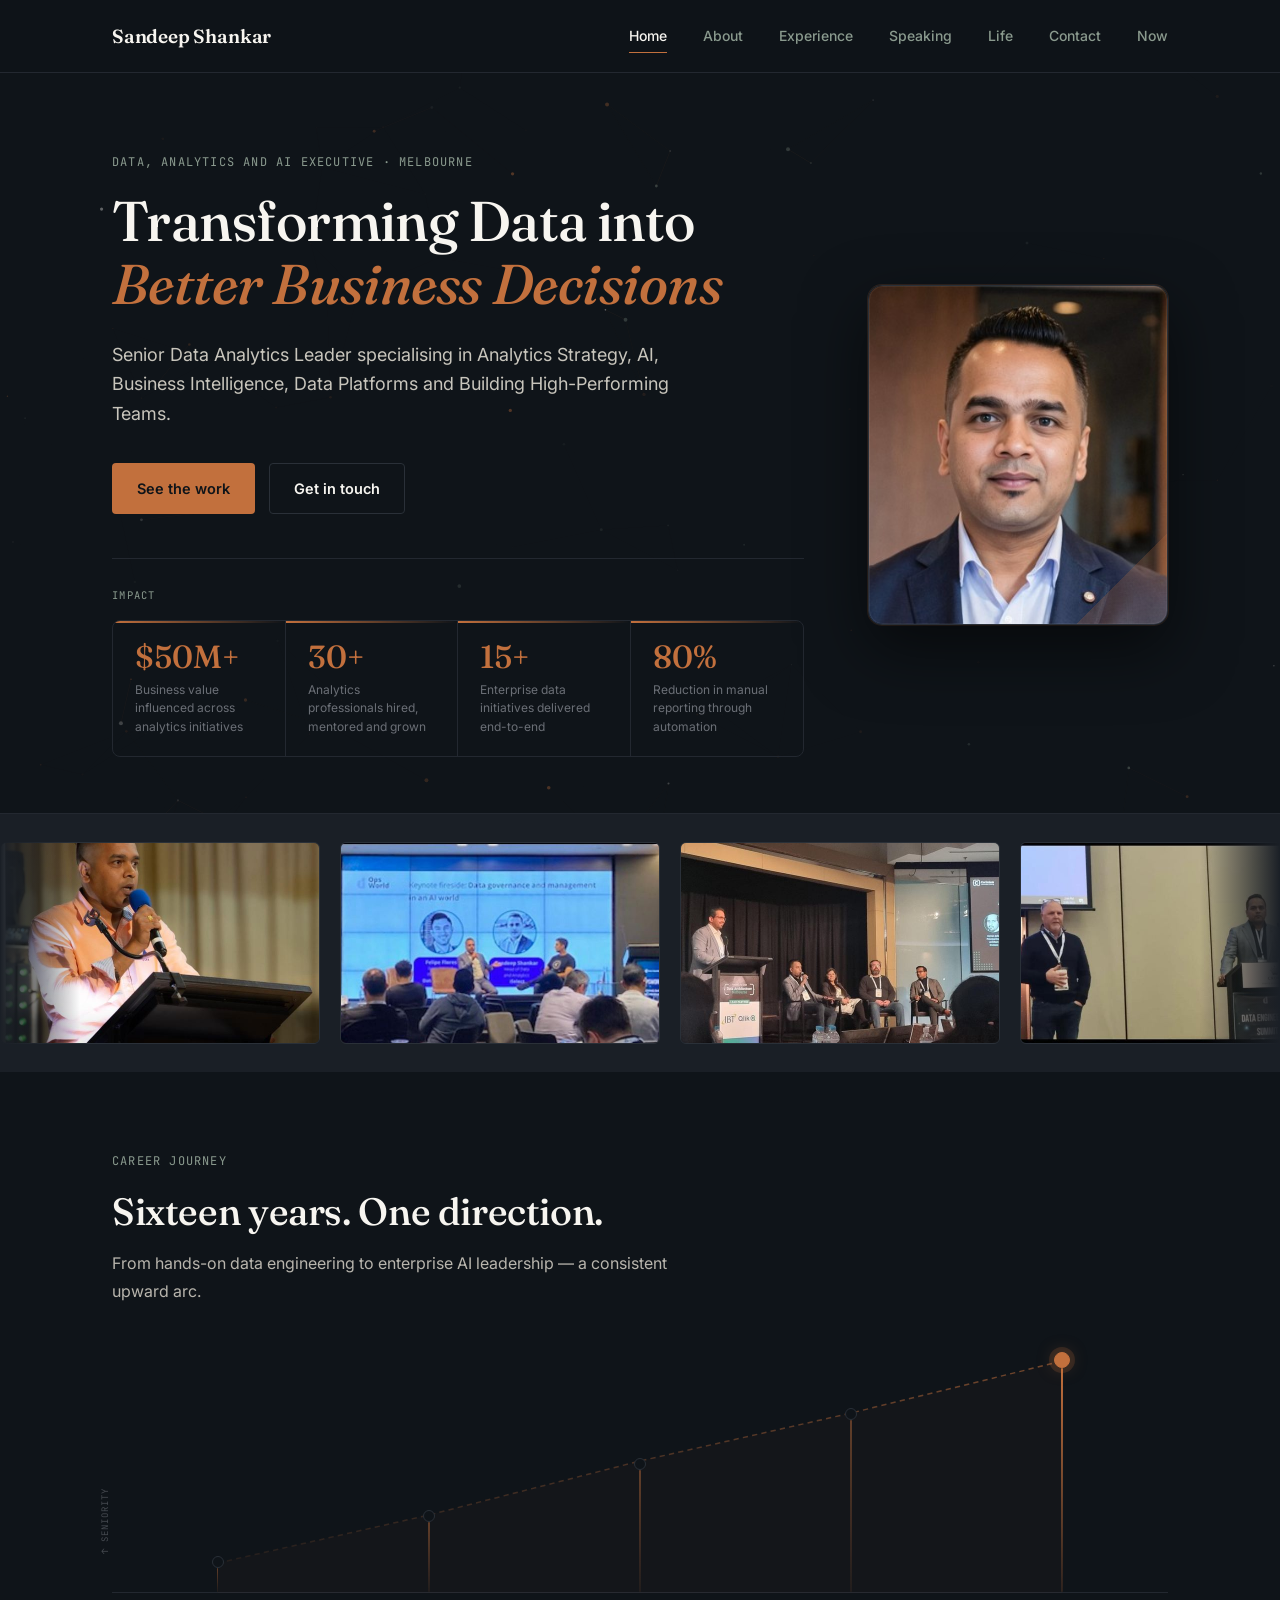
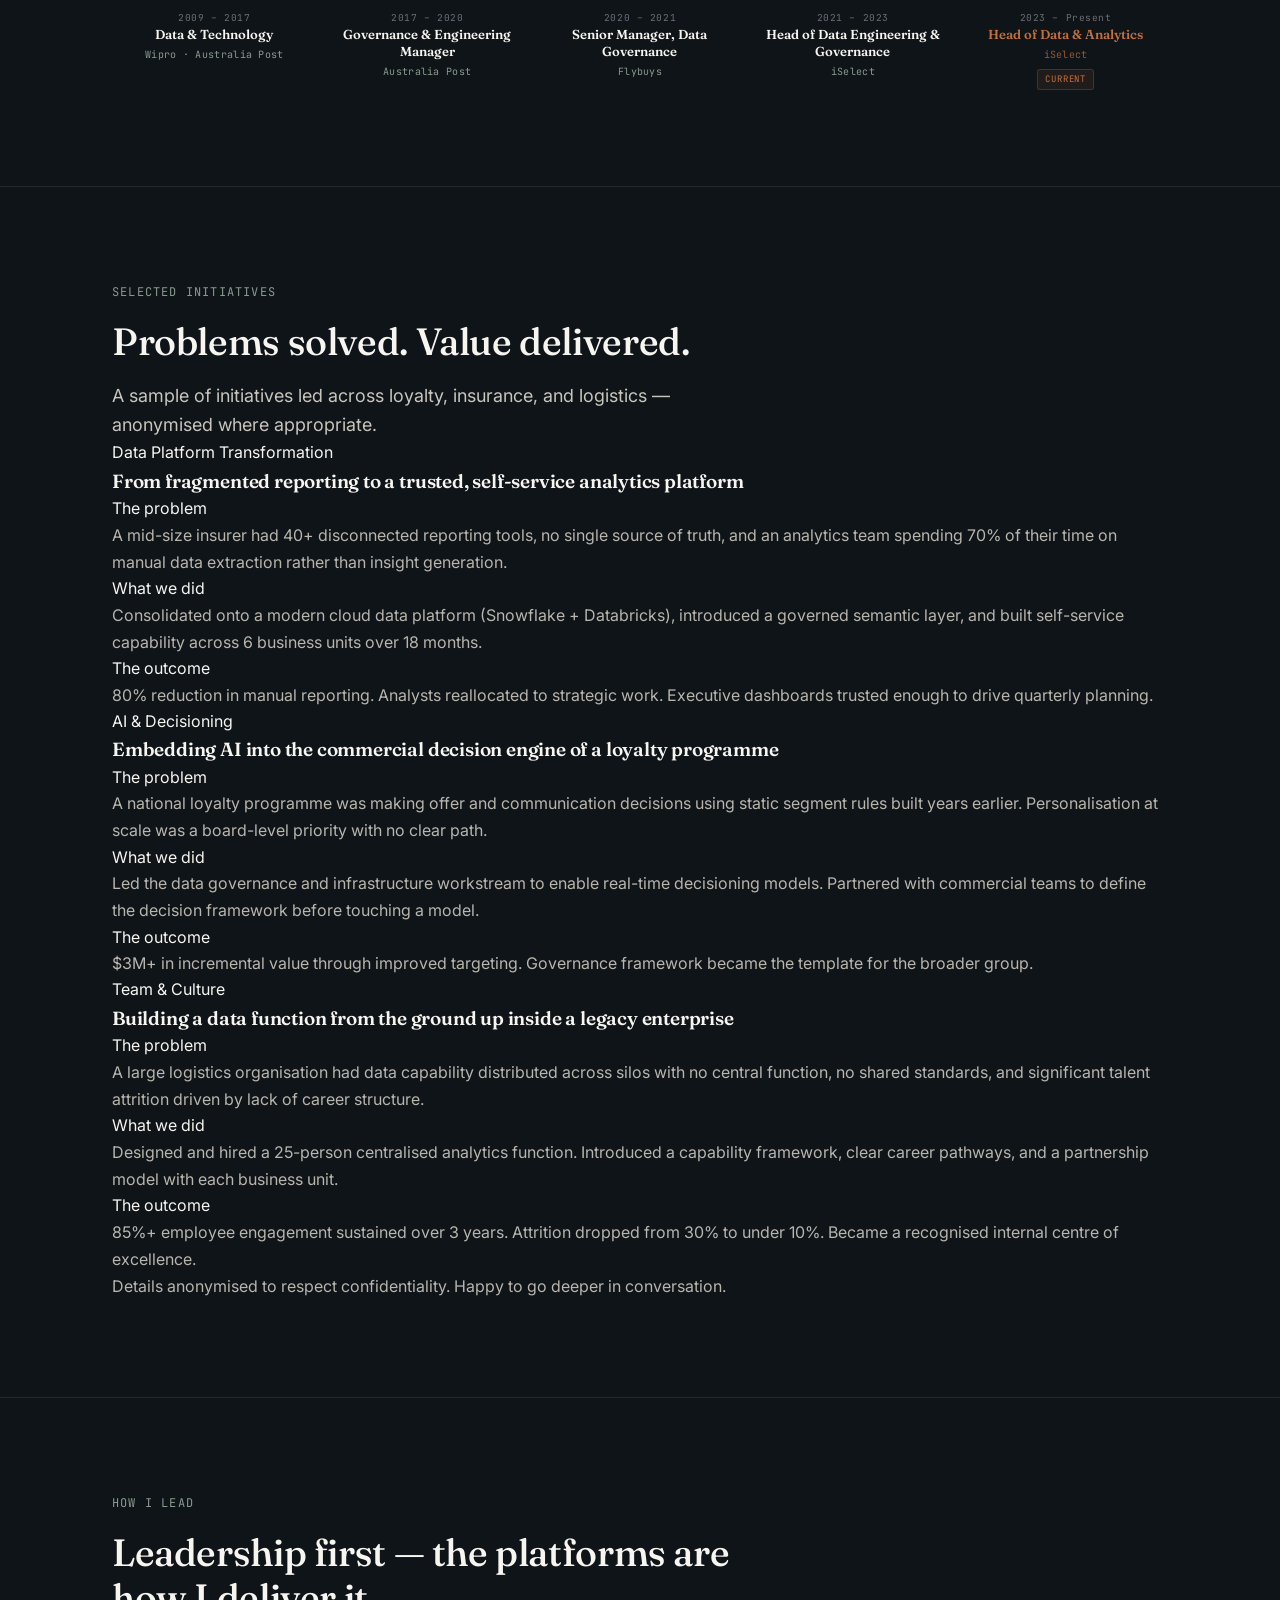
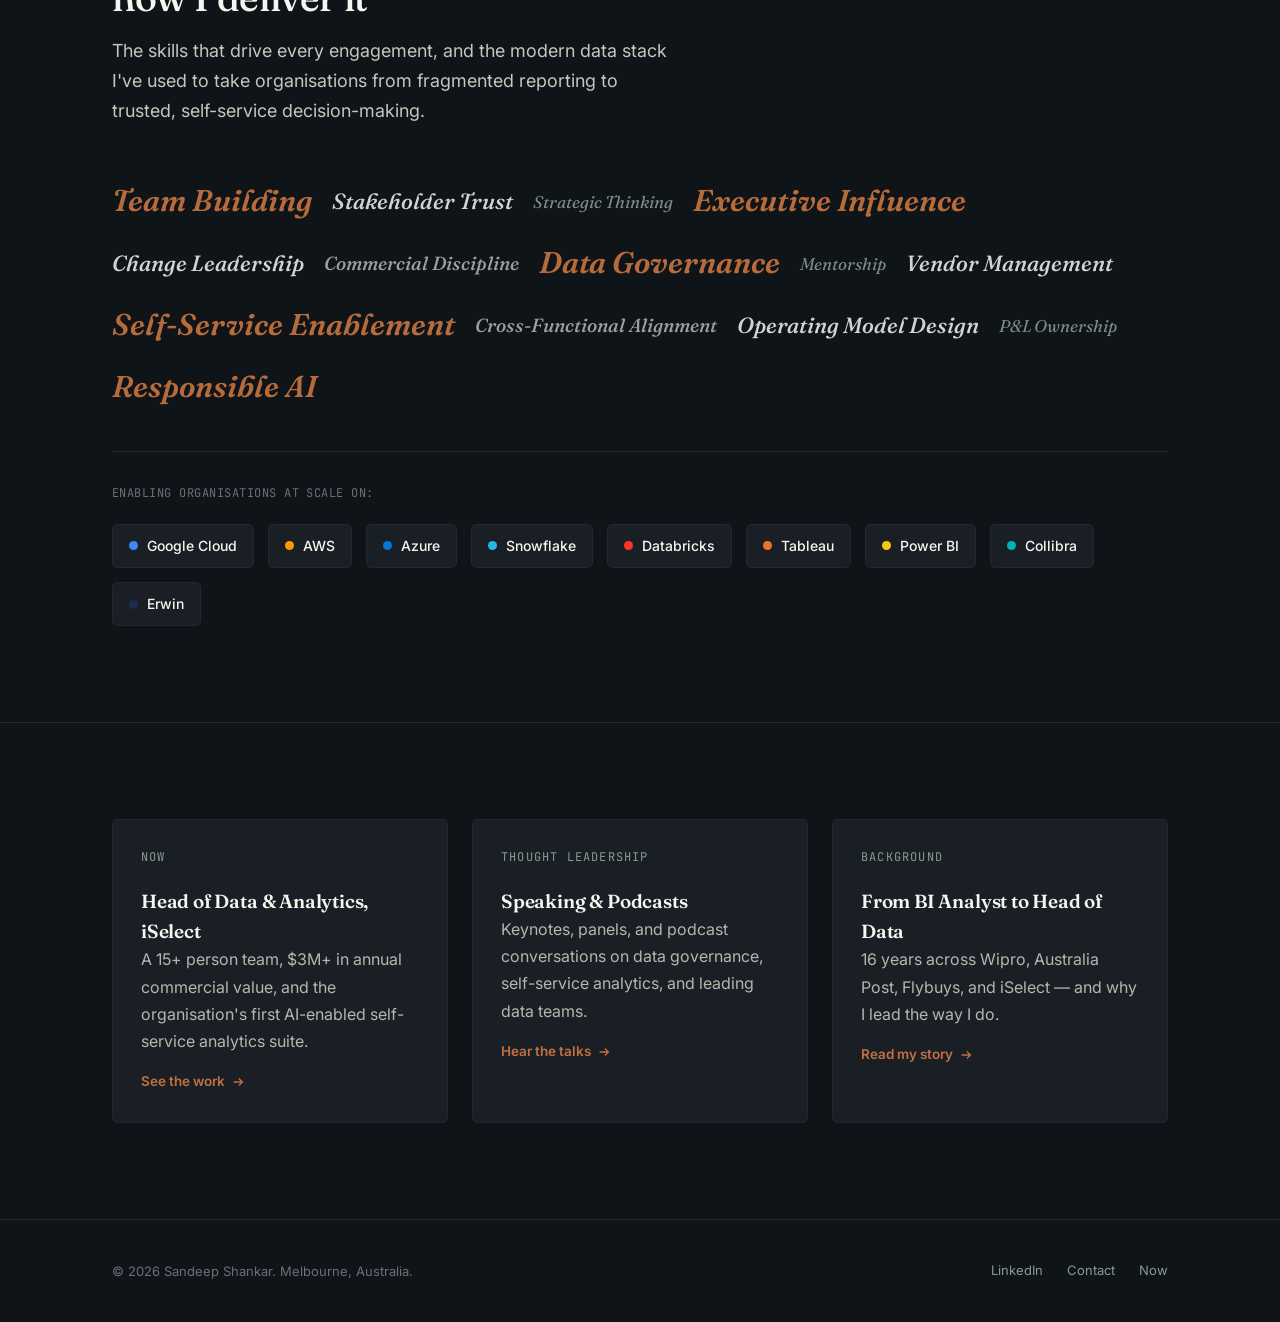
==== commit c2e9cfcb: "Add files via upload" ====
--- a/index.html
+++ b/index.html
@@ -511,6 +511,17 @@
   }
 
 </style>
+  <meta property="og:type" content="website">
+  <meta property="og:title" content="Sandeep Shankar — Data, Analytics and AI Executive">
+  <meta property="og:description" content="Senior data and analytics leader with 16+ years helping organisations unlock value from data. Analytics strategy, AI adoption, governance and high-performing teams.">
+  <meta property="og:url" content="https://sandeepshankar.com/">
+  <meta property="og:image" content="https://sandeepshankar.com/og-image.jpg">
+  <meta property="og:image:width" content="1200">
+  <meta property="og:image:height" content="630">
+  <meta name="twitter:card" content="summary_large_image">
+  <meta name="twitter:title" content="Sandeep Shankar — Data, Analytics and AI Executive">
+  <meta name="twitter:description" content="Senior data and analytics leader with 16+ years helping organisations unlock value from data. Analytics strategy, AI adoption, governance and high-performing teams.">
+  <meta name="twitter:image" content="https://sandeepshankar.com/og-image.jpg">
 </head>
 <body>
 <canvas id="bg-canvas" aria-hidden="true" style="position:fixed;inset:0;width:100%;height:100%;pointer-events:none;z-index:0;opacity:0.55;"></canvas>
@@ -527,6 +538,7 @@
       <a href="speaking.html">Speaking</a>
       <a href="life.html">Life</a>
       <a href="contact.html">Contact</a>
+      <a href="now.html">Now</a>
     </div>
   </div>
 </nav>
@@ -682,6 +694,79 @@
   </div>
 </section>
 
+
+<!-- Case studies -->
+<section class="section" data-label="Case Studies">
+  <div class="wrap">
+    <div class="section-head">
+      <div class="eyebrow">Selected initiatives</div>
+      <h2>Problems solved. Value delivered.</h2>
+      <p class="lede">A sample of initiatives led across loyalty, insurance, and logistics &mdash; anonymised where appropriate.</p>
+    </div>
+    <div class="case-grid">
+
+      <div class="case-card">
+        <div class="case-tag">Data Platform Transformation</div>
+        <h3>From fragmented reporting to a trusted, self-service analytics platform</h3>
+        <div class="case-row">
+          <div class="case-col">
+            <div class="case-label">The problem</div>
+            <p>A mid-size insurer had 40+ disconnected reporting tools, no single source of truth, and an analytics team spending 70% of their time on manual data extraction rather than insight generation.</p>
+          </div>
+          <div class="case-col">
+            <div class="case-label">What we did</div>
+            <p>Consolidated onto a modern cloud data platform (Snowflake + Databricks), introduced a governed semantic layer, and built self-service capability across 6 business units over 18 months.</p>
+          </div>
+          <div class="case-col">
+            <div class="case-label">The outcome</div>
+            <p class="case-outcome"><span class="case-stat">80%</span> reduction in manual reporting. Analysts reallocated to strategic work. Executive dashboards trusted enough to drive quarterly planning.</p>
+          </div>
+        </div>
+      </div>
+
+      <div class="case-card">
+        <div class="case-tag">AI &amp; Decisioning</div>
+        <h3>Embedding AI into the commercial decision engine of a loyalty programme</h3>
+        <div class="case-row">
+          <div class="case-col">
+            <div class="case-label">The problem</div>
+            <p>A national loyalty programme was making offer and communication decisions using static segment rules built years earlier. Personalisation at scale was a board-level priority with no clear path.</p>
+          </div>
+          <div class="case-col">
+            <div class="case-label">What we did</div>
+            <p>Led the data governance and infrastructure workstream to enable real-time decisioning models. Partnered with commercial teams to define the decision framework before touching a model.</p>
+          </div>
+          <div class="case-col">
+            <div class="case-label">The outcome</div>
+            <p class="case-outcome"><span class="case-stat">$3M+</span> in incremental value through improved targeting. Governance framework became the template for the broader group.</p>
+          </div>
+        </div>
+      </div>
+
+      <div class="case-card">
+        <div class="case-tag">Team &amp; Culture</div>
+        <h3>Building a data function from the ground up inside a legacy enterprise</h3>
+        <div class="case-row">
+          <div class="case-col">
+            <div class="case-label">The problem</div>
+            <p>A large logistics organisation had data capability distributed across silos with no central function, no shared standards, and significant talent attrition driven by lack of career structure.</p>
+          </div>
+          <div class="case-col">
+            <div class="case-label">What we did</div>
+            <p>Designed and hired a 25-person centralised analytics function. Introduced a capability framework, clear career pathways, and a partnership model with each business unit.</p>
+          </div>
+          <div class="case-col">
+            <div class="case-label">The outcome</div>
+            <p class="case-outcome"><span class="case-stat">85%+</span> employee engagement sustained over 3 years. Attrition dropped from 30% to under 10%. Became a recognised internal centre of excellence.</p>
+          </div>
+        </div>
+      </div>
+
+    </div>
+    <p class="case-note">Details anonymised to respect confidentiality. Happy to go deeper in conversation.</p>
+  </div>
+</section>
+
 <section class="section capability-section">
   <div class="wrap">
     <div class="section-head">
@@ -756,6 +841,7 @@
     <div class="footer-links">
       <a href="https://www.linkedin.com/in/sandeep-shankar-cdmp-25a88143/" target="_blank" rel="noopener">LinkedIn</a>
       <a href="contact.html">Contact</a>
+      <a href="now.html">Now</a>
     </div>
   </div>
 </footer>
--- a/shared.css
+++ b/shared.css
@@ -472,9 +472,31 @@
 /* Applied via JS so content is visible if JS doesn't load */
 .will-animate {
   opacity: 0;
-  transform: translateY(18px);
-  transition: opacity 0.5s ease, transform 0.5s ease;
-}
-.will-animate.animated {
-  opacity: 1;
- +  transform: translateY(18px)
+/* ---------- Section progress rail ---------- */
+.section-rail {
+  position: fixed;
+  right: 20px;
+  top: 50%;
+  transform: translateY(-50%);
+  display: flex;
+  flex-direction: column;
+  gap: 10px;
+  z-index: 80;
+  padding: 0;
+  background: none;
+  border: none;
+}
+.rail-dot {
+  width: 7px;
+  height: 7px;
+  border-radius: 50%;
+  background: var(--hairline-light);
+  border: none;
+  cursor: pointer;
+  padding: 0;
+  transition: background 0.2s ease, transform 0.2s ease;
+}
+.rail-dot:hover { background: var(--sage); transform: scale(1.3); }
+.rail-dot.active { background: var(--amber); transform: scale(1.2); }
+@media (max-width: 900px) { .section-rail { display: none; } }
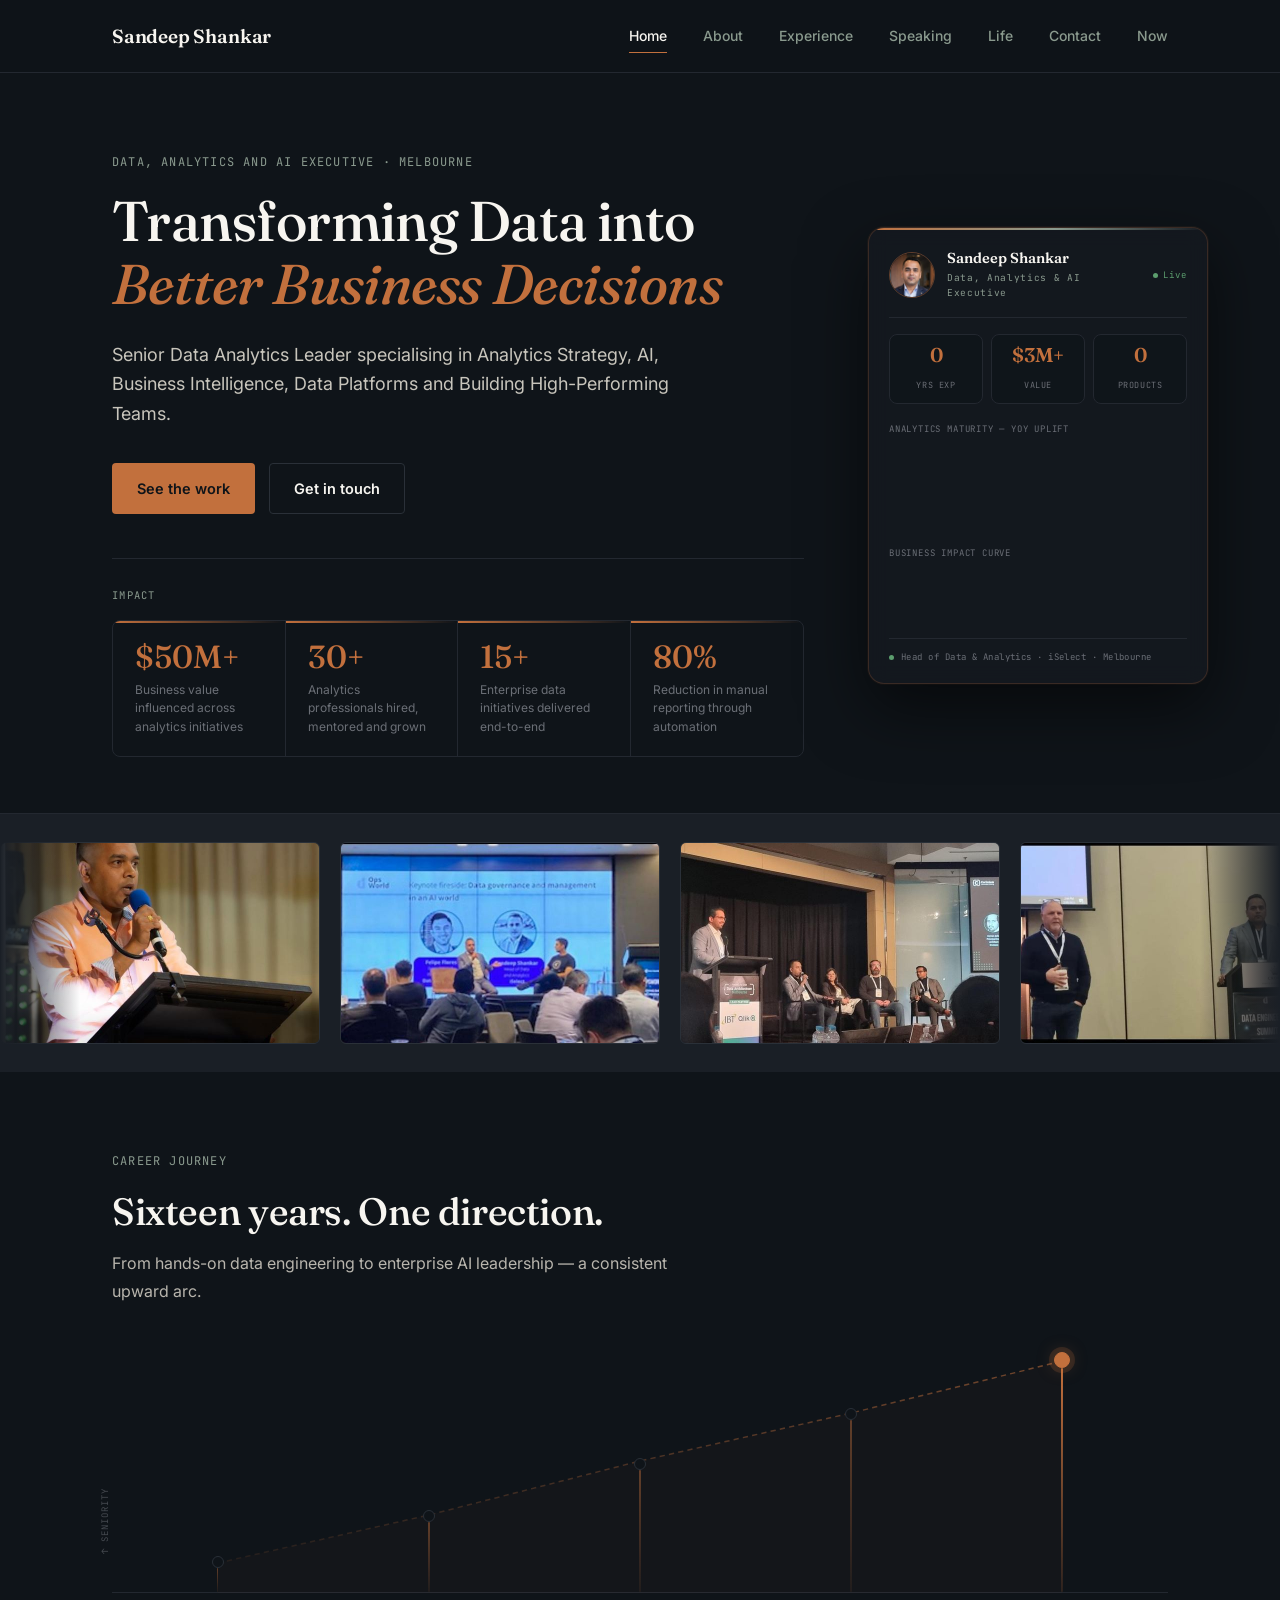
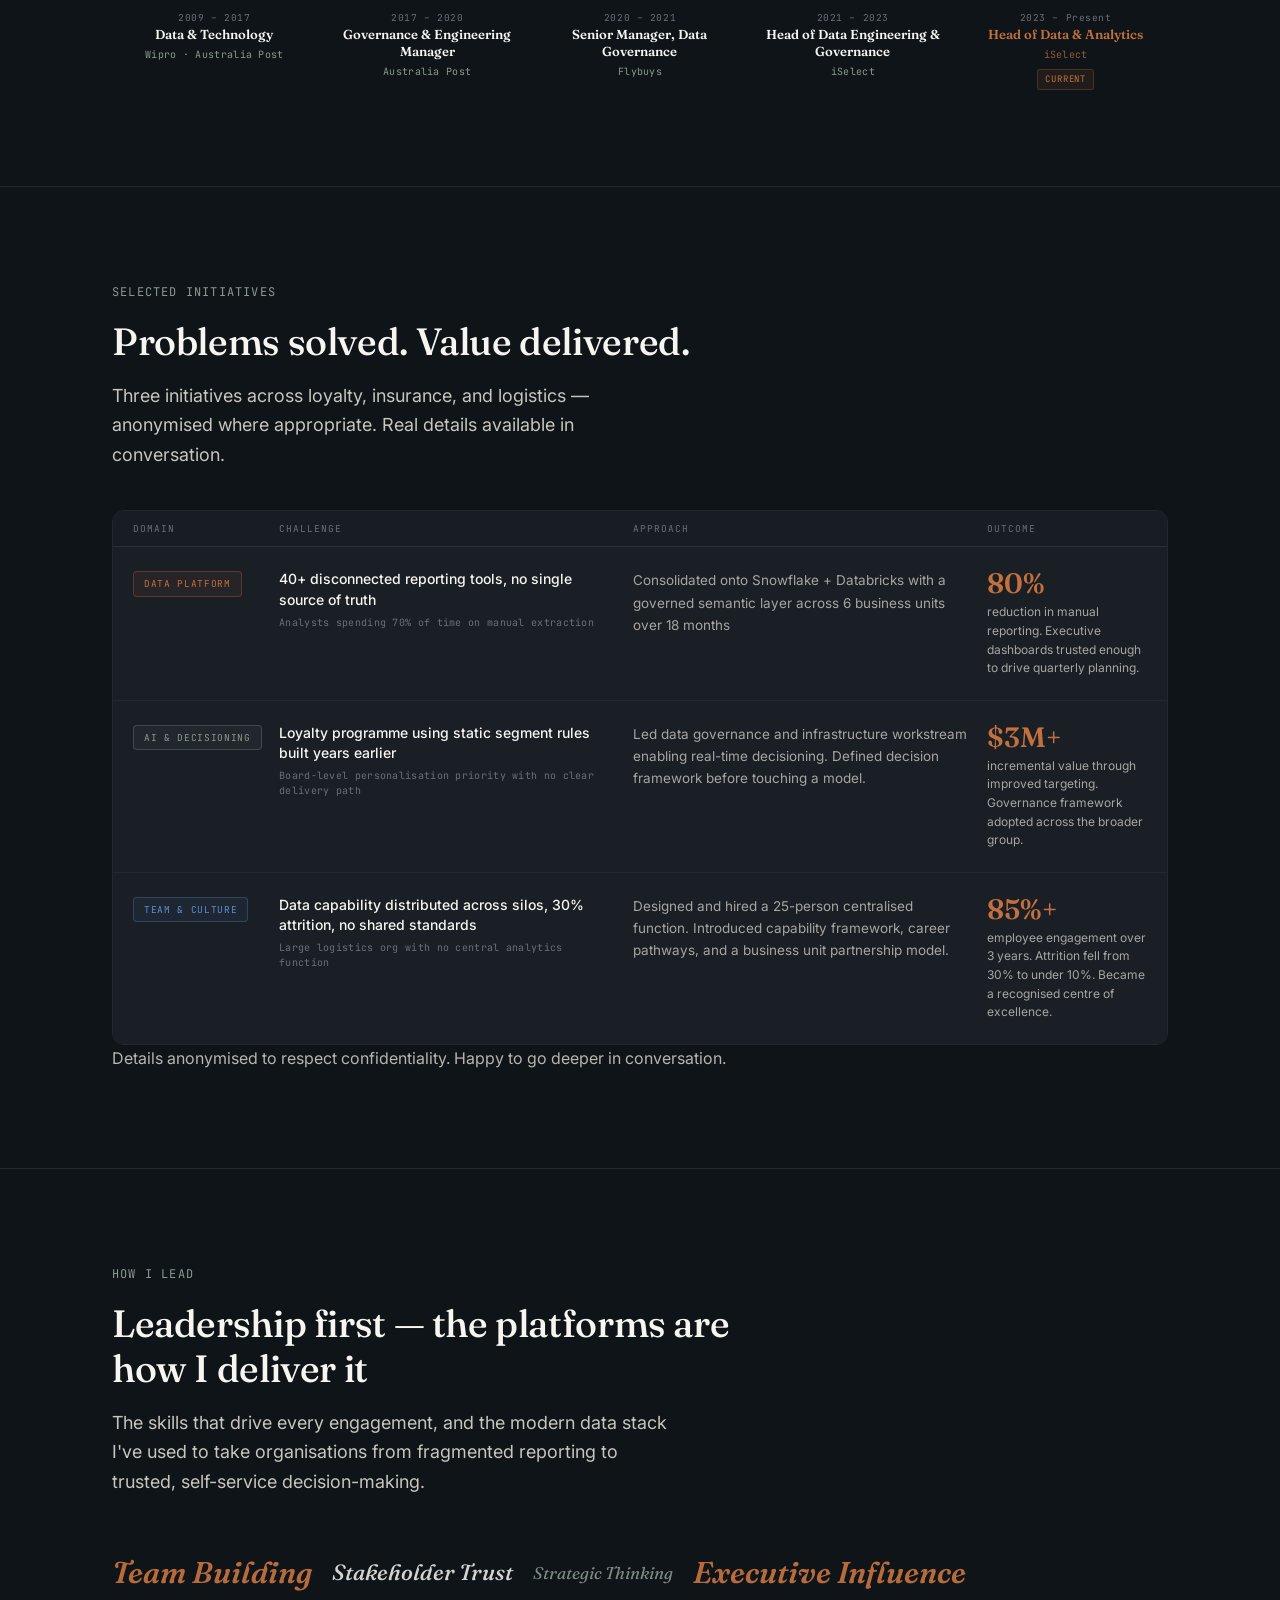
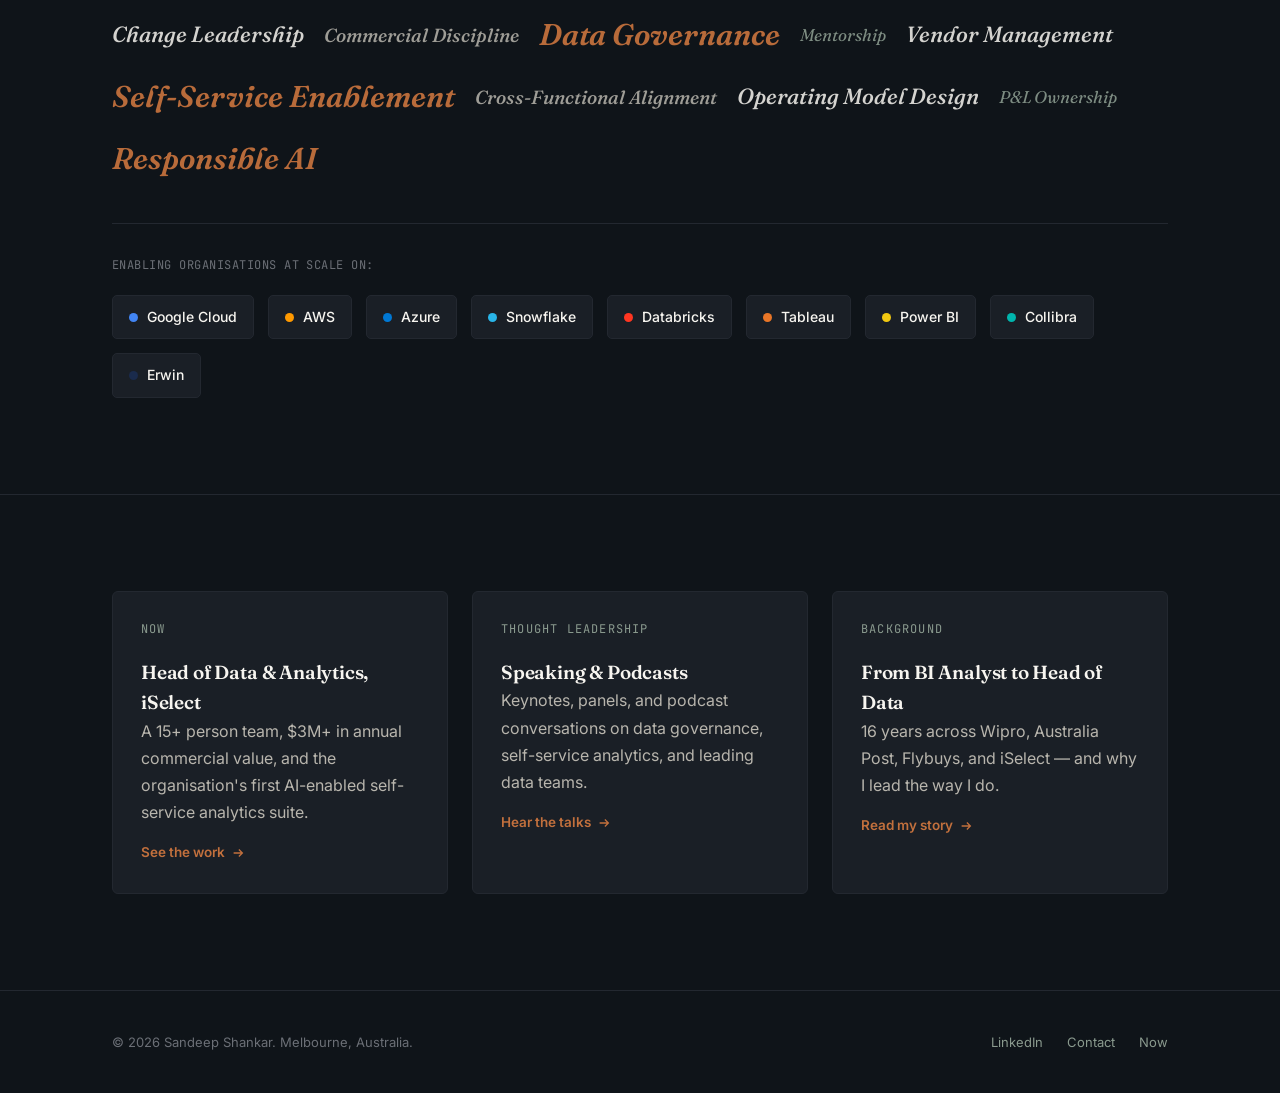
==== commit b82aa53a: "Add files via upload" ====
--- a/index.html
+++ b/index.html
@@ -53,6 +53,10 @@
   }
 
   /* ---------- Photo frame ---------- */
+  @keyframes photo-breathe {
+    0%,100% { box-shadow: 0 24px 64px rgba(0,0,0,0.55), 0 0 0 1px rgba(194,112,61,0.18), 0 0 0 0 rgba(194,112,61,0); }
+    50%      { box-shadow: 0 24px 64px rgba(0,0,0,0.55), 0 0 0 1px rgba(194,112,61,0.38), 0 0 36px 6px rgba(194,112,61,0.13); }
+  }
   .photo-frame {
     width: 300px;
     height: 340px;
@@ -62,6 +66,7 @@
     position: relative;
     flex-shrink: 0;
     box-shadow: 0 24px 64px rgba(0,0,0,0.55), 0 0 0 1px rgba(194,112,61,0.18);
+    animation: photo-breathe 4.5s ease-in-out infinite;
   }
   .photo-frame img {
     width: 100%;
@@ -162,7 +167,8 @@
     transition: border-color 0.2s ease, box-shadow 0.2s ease;
   }
   .ap-col:hover .ap-dot {
-    border-color: rgba(194,112,61,0.6);
+    border-color: rgba(194,112,61,0.8);
+    box-shadow: 0 0 0 4px rgba(194,112,61,0.12), 0 0 14px rgba(194,112,61,0.3);
   }
   .ap-col.active .ap-dot {
     width: 16px;
@@ -176,7 +182,12 @@
     width: 1.5px;
     background: linear-gradient(180deg, rgba(194,112,61,0.45) 0%, rgba(194,112,61,0.08) 100%);
     border-radius: 1px;
-    transition: background 0.2s ease;
+    transition: background 0.3s ease, box-shadow 0.3s ease, width 0.3s ease;
+  }
+  .ap-col:hover .ap-bar {
+    width: 3px;
+    background: linear-gradient(180deg, rgba(194,112,61,0.85) 0%, rgba(194,112,61,0.1) 100%);
+    box-shadow: 0 0 10px rgba(194,112,61,0.4);
   }
   .ap-col.active .ap-bar {
     width: 2px;
@@ -225,6 +236,12 @@
     letter-spacing: 0.03em;
   }
   .am-item.active .am-org { color: var(--amber); opacity: 0.75; }
+  .am-item {
+    cursor: default;
+    transition: opacity 0.2s ease;
+  }
+  .am-item:not(.active):hover { opacity: 0.85; }
+  .am-item:not(.active):hover .am-role { color: rgba(247,245,240,0.9); }
 
   .am-badge {
     font-family: var(--font-mono);
@@ -510,6 +527,246 @@
     line-height: 1.55;
   }
 
+
+  /* ---------- Hero Data Viz Panel ---------- */
+  .hero-viz { flex-shrink: 0; }
+  .viz-panel {
+    background: rgba(20,25,32,0.85);
+    border: 1px solid rgba(194,112,61,0.22);
+    border-radius: 16px;
+    padding: 22px 20px 18px;
+    position: relative;
+    overflow: hidden;
+    backdrop-filter: blur(10px);
+    box-shadow: 0 24px 64px rgba(0,0,0,0.55), 0 0 0 1px rgba(194,112,61,0.08);
+    width: 340px;
+  }
+  .viz-panel::before {
+    content: '';
+    position: absolute;
+    top: 0; left: 0; right: 0;
+    height: 2px;
+    background: linear-gradient(90deg, var(--amber) 0%, var(--sage) 55%, transparent 100%);
+  }
+  /* Avatar row */
+  .viz-avatar-row {
+    display: flex;
+    align-items: center;
+    gap: 12px;
+    padding-bottom: 16px;
+    margin-bottom: 16px;
+    border-bottom: 1px solid var(--hairline);
+  }
+  .viz-avatar {
+    width: 46px; height: 46px;
+    border-radius: 50%;
+    overflow: hidden;
+    border: 1.5px solid rgba(194,112,61,0.45);
+    flex-shrink: 0;
+    animation: photo-breathe 4.5s ease-in-out infinite;
+  }
+  .viz-avatar img { width: 100%; height: 100%; object-fit: cover; object-position: center top; }
+  .viz-name {
+    font-family: var(--font-display);
+    font-size: 14.5px;
+    color: var(--cream);
+    font-weight: 600;
+    line-height: 1.2;
+  }
+  .viz-role-tag {
+    font-family: var(--font-mono);
+    font-size: 9.5px;
+    color: var(--sage);
+    letter-spacing: 0.07em;
+    margin-top: 3px;
+  }
+  .viz-live-badge {
+    display: flex;
+    align-items: center;
+    gap: 5px;
+    margin-left: auto;
+    font-family: var(--font-mono);
+    font-size: 9px;
+    color: #5C9E6E;
+    letter-spacing: 0.1em;
+  }
+  .viz-live-dot {
+    width: 5px; height: 5px;
+    border-radius: 50%;
+    background: #5C9E6E;
+    animation: live-pulse 2s ease infinite;
+  }
+  /* KPIs */
+  .viz-kpis {
+    display: grid;
+    grid-template-columns: repeat(3, 1fr);
+    gap: 8px;
+    margin-bottom: 18px;
+  }
+  .viz-kpi {
+    background: rgba(15,20,25,0.7);
+    border: 1px solid var(--hairline);
+    border-radius: 8px;
+    padding: 10px 6px 8px;
+    text-align: center;
+    transition: border-color 0.2s ease;
+  }
+  .viz-kpi:hover { border-color: rgba(194,112,61,0.3); }
+  .viz-kpi-num {
+    display: block;
+    font-family: var(--font-display);
+    font-size: 20px;
+    font-weight: 600;
+    color: var(--amber);
+    line-height: 1;
+    margin-bottom: 5px;
+  }
+  .viz-kpi-label {
+    font-family: var(--font-mono);
+    font-size: 8.5px;
+    color: var(--muted);
+    letter-spacing: 0.07em;
+    text-transform: uppercase;
+  }
+  /* Chart labels */
+  .viz-chart-label {
+    font-family: var(--font-mono);
+    font-size: 9px;
+    letter-spacing: 0.09em;
+    text-transform: uppercase;
+    color: var(--muted);
+    margin-bottom: 8px;
+  }
+  #viz-bars, #viz-line { width: 100%; display: block; border-radius: 4px; }
+  /* Status row */
+  .viz-status-row {
+    display: flex;
+    align-items: center;
+    gap: 7px;
+    margin-top: 14px;
+    padding-top: 12px;
+    border-top: 1px solid var(--hairline);
+  }
+  .viz-status-dot {
+    width: 5px; height: 5px;
+    border-radius: 50%;
+    background: #5C9E6E;
+    flex-shrink: 0;
+    animation: live-pulse 2.5s ease infinite 0.5s;
+  }
+  .viz-status-text {
+    font-family: var(--font-mono);
+    font-size: 9px;
+    color: var(--muted);
+    letter-spacing: 0.05em;
+    line-height: 1.5;
+  }
+  @media (max-width: 880px) {
+    .hero-viz { width: 100%; }
+    .viz-panel { width: 100%; max-width: 400px; margin: 0 auto; }
+  }
+
+
+  /* ---------- Initiative table (case studies) ---------- */
+  .initiative-table {
+    margin-top: 40px;
+    border: 1px solid var(--hairline);
+    border-radius: 12px;
+    overflow: hidden;
+  }
+  .it-header {
+    display: grid;
+    grid-template-columns: 130px 1fr 1fr 160px;
+    background: rgba(26,31,38,0.9);
+    border-bottom: 1px solid var(--hairline-light);
+    padding: 10px 20px;
+    gap: 16px;
+  }
+  .it-header .it-col {
+    font-family: var(--font-mono);
+    font-size: 9.5px;
+    letter-spacing: 0.1em;
+    text-transform: uppercase;
+    color: var(--muted);
+  }
+  .it-row {
+    display: grid;
+    grid-template-columns: 130px 1fr 1fr 160px;
+    gap: 16px;
+    padding: 22px 20px;
+    border-bottom: 1px solid var(--hairline);
+    background: var(--ink-card);
+    transition: background 0.2s ease, border-color 0.2s ease;
+    /* override case-card default padding */
+    border-radius: 0 !important;
+    border-left: none !important;
+    border-right: none !important;
+  }
+  .it-row:last-child { border-bottom: none; }
+  .it-row:hover { background: var(--ink-card-hover); }
+  .it-tag {
+    display: inline-block;
+    font-family: var(--font-mono);
+    font-size: 9.5px;
+    letter-spacing: 0.07em;
+    padding: 4px 10px;
+    border-radius: 4px;
+    border: 1px solid;
+    text-transform: uppercase;
+  }
+  .it-tag-amber { color: var(--amber); border-color: rgba(194,112,61,0.3); background: rgba(194,112,61,0.07); }
+  .it-tag-sage  { color: var(--sage);  border-color: rgba(138,154,142,0.3); background: rgba(138,154,142,0.07); }
+  .it-tag-blue  { color: #5B8FD4; border-color: rgba(91,143,212,0.3); background: rgba(91,143,212,0.07); }
+  .it-title {
+    font-size: 14px;
+    font-weight: 500;
+    color: var(--cream);
+    line-height: 1.45;
+    margin-bottom: 5px;
+  }
+  .it-sub {
+    font-family: var(--font-mono);
+    font-size: 10px;
+    color: var(--muted);
+    letter-spacing: 0.03em;
+    line-height: 1.5;
+  }
+  .it-col-approach {
+    font-size: 13.5px;
+    color: #A8A5A0;
+    line-height: 1.65;
+  }
+  .it-col-outcome {
+    display: flex;
+    flex-direction: column;
+    align-items: flex-start;
+    gap: 6px;
+  }
+  .it-stat {
+    font-family: var(--font-display);
+    font-size: 28px;
+    font-weight: 600;
+    color: var(--amber);
+    line-height: 1;
+  }
+  .it-outcome-text {
+    font-size: 12px;
+    color: #A8A5A0;
+    line-height: 1.55;
+  }
+  @media (max-width: 860px) {
+    .it-header { display: none; }
+    .it-row {
+      grid-template-columns: 1fr;
+      gap: 14px;
+    }
+    .it-col-type { order: 0; }
+    .it-col-challenge { order: 1; }
+    .it-col-approach { order: 2; }
+    .it-col-outcome { order: 3; flex-direction: row; align-items: center; gap: 12px; }
+    .it-stat { font-size: 32px; flex-shrink: 0; }
+  }
+
 </style>
   <meta property="og:type" content="website">
   <meta property="og:title" content="Sandeep Shankar — Data, Analytics and AI Executive">
@@ -576,15 +833,34 @@
         </div>
       </div>
     </div>
-    <div class="hero-photo">
-      <div class="photo-frame">
-        <!--
-          ADD YOUR HEADSHOT:
-          Replace this img tag's src with your photo.
-          In Claude: "Add my headshot to the homepage" and upload the image.
-          Or set src="your-photo.jpg" if hosting the file separately.
-        -->
-        <img src="[data-uri]" alt="Sandeep Shankar — Head of Data &amp; Analytics">
+    <div class="hero-viz">
+      <div class="viz-panel">
+        <!-- Avatar + identity row -->
+        <div class="viz-avatar-row">
+          <div class="viz-avatar"><img src="[data-uri]" alt="Sandeep Shankar — Head of Data &amp; Analytics"></div>
+          <div>
+            <div class="viz-name">Sandeep Shankar</div>
+            <div class="viz-role-tag">Data, Analytics &amp; AI Executive</div>
+          </div>
+          <div class="viz-live-badge"><span class="viz-live-dot"></span>Live</div>
+        </div>
+        <!-- KPI row -->
+        <div class="viz-kpis">
+          <div class="viz-kpi"><span class="viz-kpi-num" data-target="16">0</span><span class="viz-kpi-label">Yrs Exp</span></div>
+          <div class="viz-kpi"><span class="viz-kpi-num">$3M+</span><span class="viz-kpi-label">Value</span></div>
+          <div class="viz-kpi"><span class="viz-kpi-num" data-target="50">0</span><span class="viz-kpi-label">Products</span></div>
+        </div>
+        <!-- Bar chart -->
+        <div class="viz-chart-label">Analytics Maturity &mdash; YoY Uplift</div>
+        <canvas id="viz-bars" height="88"></canvas>
+        <!-- Sparkline -->
+        <div class="viz-chart-label" style="margin-top:14px;">Business Impact Curve</div>
+        <canvas id="viz-line" height="56"></canvas>
+        <!-- Status -->
+        <div class="viz-status-row">
+          <span class="viz-status-dot"></span>
+          <span class="viz-status-text">Head of Data &amp; Analytics &middot; iSelect &middot; Melbourne</span>
+        </div>
       </div>
     </div>
   </div>
@@ -701,64 +977,65 @@
     <div class="section-head">
       <div class="eyebrow">Selected initiatives</div>
       <h2>Problems solved. Value delivered.</h2>
-      <p class="lede">A sample of initiatives led across loyalty, insurance, and logistics &mdash; anonymised where appropriate.</p>
+      <p class="lede">Three initiatives across loyalty, insurance, and logistics &mdash; anonymised where appropriate. Real details available in conversation.</p>
     </div>
-    <div class="case-grid">
-
-      <div class="case-card">
-        <div class="case-tag">Data Platform Transformation</div>
-        <h3>From fragmented reporting to a trusted, self-service analytics platform</h3>
-        <div class="case-row">
-          <div class="case-col">
-            <div class="case-label">The problem</div>
-            <p>A mid-size insurer had 40+ disconnected reporting tools, no single source of truth, and an analytics team spending 70% of their time on manual data extraction rather than insight generation.</p>
-          </div>
-          <div class="case-col">
-            <div class="case-label">What we did</div>
-            <p>Consolidated onto a modern cloud data platform (Snowflake + Databricks), introduced a governed semantic layer, and built self-service capability across 6 business units over 18 months.</p>
-          </div>
-          <div class="case-col">
-            <div class="case-label">The outcome</div>
-            <p class="case-outcome"><span class="case-stat">80%</span> reduction in manual reporting. Analysts reallocated to strategic work. Executive dashboards trusted enough to drive quarterly planning.</p>
-          </div>
-        </div>
+
+    <div class="initiative-table">
+      <div class="it-header">
+        <div class="it-col it-col-type">Domain</div>
+        <div class="it-col it-col-challenge">Challenge</div>
+        <div class="it-col it-col-approach">Approach</div>
+        <div class="it-col it-col-outcome">Outcome</div>
       </div>
 
-      <div class="case-card">
-        <div class="case-tag">AI &amp; Decisioning</div>
-        <h3>Embedding AI into the commercial decision engine of a loyalty programme</h3>
-        <div class="case-row">
-          <div class="case-col">
-            <div class="case-label">The problem</div>
-            <p>A national loyalty programme was making offer and communication decisions using static segment rules built years earlier. Personalisation at scale was a board-level priority with no clear path.</p>
-          </div>
-          <div class="case-col">
-            <div class="case-label">What we did</div>
-            <p>Led the data governance and infrastructure workstream to enable real-time decisioning models. Partnered with commercial teams to define the decision framework before touching a model.</p>
-          </div>
-          <div class="case-col">
-            <div class="case-label">The outcome</div>
-            <p class="case-outcome"><span class="case-stat">$3M+</span> in incremental value through improved targeting. Governance framework became the template for the broader group.</p>
-          </div>
+      <div class="it-row case-card">
+        <div class="it-col it-col-type">
+          <span class="it-tag it-tag-amber">Data Platform</span>
+        </div>
+        <div class="it-col it-col-challenge">
+          <div class="it-title">40+ disconnected reporting tools, no single source of truth</div>
+          <div class="it-sub">Analysts spending 70% of time on manual extraction</div>
+        </div>
+        <div class="it-col it-col-approach">
+          Consolidated onto Snowflake + Databricks with a governed semantic layer across 6 business units over 18 months
+        </div>
+        <div class="it-col it-col-outcome">
+          <span class="it-stat">80%</span>
+          <div class="it-outcome-text">reduction in manual reporting. Executive dashboards trusted enough to drive quarterly planning.</div>
         </div>
       </div>
 
-      <div class="case-card">
-        <div class="case-tag">Team &amp; Culture</div>
-        <h3>Building a data function from the ground up inside a legacy enterprise</h3>
-        <div class="case-row">
-          <div class="case-col">
-            <div class="case-label">The problem</div>
-            <p>A large logistics organisation had data capability distributed across silos with no central function, no shared standards, and significant talent attrition driven by lack of career structure.</p>
-          </div>
-          <div class="case-col">
-            <div class="case-label">What we did</div>
-            <p>Designed and hired a 25-person centralised analytics function. Introduced a capability framework, clear career pathways, and a partnership model with each business unit.</p>
-          </div>
-          <div class="case-col">
-            <div class="case-label">The outcome</div>
-            <p class="case-outcome"><span class="case-stat">85%+</span> employee engagement sustained over 3 years. Attrition dropped from 30% to under 10%. Became a recognised internal centre of excellence.</p>
-          </div>
+      <div class="it-row case-card">
+        <div class="it-col it-col-type">
+          <span class="it-tag it-tag-sage">AI &amp; Decisioning</span>
+        </div>
+        <div class="it-col it-col-challenge">
+          <div class="it-title">Loyalty programme using static segment rules built years earlier</div>
+          <div class="it-sub">Board-level personalisation priority with no clear delivery path</div>
+        </div>
+        <div class="it-col it-col-approach">
+          Led data governance and infrastructure workstream enabling real-time decisioning. Defined decision framework before touching a model.
+        </div>
+        <div class="it-col it-col-outcome">
+          <span class="it-stat">$3M+</span>
+          <div class="it-outcome-text">incremental value through improved targeting. Governance framework adopted across the broader group.</div>
+        </div>
+      </div>
+
+      <div class="it-row case-card">
+        <div class="it-col it-col-type">
+          <span class="it-tag it-tag-blue">Team &amp; Culture</span>
+        </div>
+        <div class="it-col it-col-challenge">
+          <div class="it-title">Data capability distributed across silos, 30% attrition, no shared standards</div>
+          <div class="it-sub">Large logistics org with no central analytics function</div>
+        </div>
+        <div class="it-col it-col-approach">
+          Designed and hired a 25-person centralised function. Introduced capability framework, career pathways, and a business unit partnership model.
+        </div>
+        <div class="it-col it-col-outcome">
+          <span class="it-stat">85%+</span>
+          <div class="it-outcome-text">employee engagement over 3 years. Attrition fell from 30% to under 10%. Became a recognised centre of excellence.</div>
         </div>
       </div>
 
@@ -850,88 +1127,135 @@
 
 <button id="back-to-top" aria-label="Back to top" title="Back to top">↑</button>
 <script>
-/* ---- Full-page background data particle network ---- */
+/* ---- Full-page background: flowing data stream network ---- */
 (function() {
   if (window.matchMedia('(prefers-reduced-motion: reduce)').matches) return;
   var canvas = document.getElementById('bg-canvas');
   if (!canvas) return;
   var ctx = canvas.getContext('2d');
-  var particles = [], animId;
+  var nodes = [], streams = [], animId, tick = 0;
   var W = 0, H = 0;
-  var MAX_DIST = 180;
-  var COUNT = 0;
+  var AMBER = '194,112,61', SAGE = '138,154,142', CREAM = '220,216,208';
 
   function resize() {
     W = canvas.width = window.innerWidth;
     H = canvas.height = window.innerHeight;
-    COUNT = Math.min(Math.floor((W * H) / 18000), 70);
-  }
-
-  function Particle() {
-    this.reset();
-  }
-  Particle.prototype.reset = function() {
+    initScene();
+  }
+
+  /* Stationary network nodes */
+  function Node() {
     this.x = Math.random() * W;
     this.y = Math.random() * H;
-    // Bias movement: gentle rightward drift like data flowing
-    this.vx = (Math.random() * 0.18 + 0.04) * (Math.random() > 0.15 ? 1 : -1);
-    this.vy = (Math.random() - 0.5) * 0.12;
-    this.r = Math.random() * 1.2 + 0.4;
-    // Mostly amber/sage, very muted
-    var cols = ['194,112,61','138,154,142','194,112,61'];
-    this.col = cols[Math.floor(Math.random() * cols.length)];
-    this.alpha = Math.random() * 0.18 + 0.04;
+    // Very slow drift
+    this.vx = (Math.random() - 0.5) * 0.04;
+    this.vy = (Math.random() - 0.5) * 0.04;
+    this.r  = Math.random() * 1.1 + 0.4;
+    this.col = Math.random() < 0.65 ? AMBER : SAGE;
+    this.baseAlpha = Math.random() * 0.14 + 0.04;
+    this.alpha = this.baseAlpha;
+    this.phase = Math.random() * 6.28; // for pulsing
+  }
+
+  /* Fast-moving data packets along horizontal lanes */
+  function Stream() {
+    this.lane = Math.random() * H;
+    this.x = -20;
+    this.speed = Math.random() * 0.55 + 0.2;
+    this.alpha = Math.random() * 0.12 + 0.04;
+    this.len   = Math.random() * 40 + 20; // tail length
+    this.col = Math.random() < 0.7 ? AMBER : SAGE;
+  }
+  Stream.prototype.reset = function() {
+    this.lane  = Math.random() * H;
+    this.x     = -20;
+    this.speed = Math.random() * 0.55 + 0.2;
+    this.alpha = Math.random() * 0.12 + 0.04;
+    this.len   = Math.random() * 40 + 20;
   };
 
-  function init() {
-    resize();
-    particles = [];
-    for (var i = 0; i < COUNT; i++) particles.push(new Particle());
-  }
+  function initScene() {
+    var nodeCount = Math.min(Math.floor((W * H) / 20000), 60);
+    nodes = [];
+    for (var i = 0; i < nodeCount; i++) nodes.push(new Node());
+    var streamCount = Math.min(Math.floor(W / 120), 10);
+    streams = [];
+    for (var s = 0; s < streamCount; s++) {
+      var st = new Stream();
+      st.x = Math.random() * W; // start spread across screen
+      streams.push(st);
+    }
+  }
+
+  var MAX_DIST = 170;
 
   function frame() {
+    tick++;
     ctx.clearRect(0, 0, W, H);
-    for (var i = 0; i < particles.length; i++) {
-      var p = particles[i];
-      // Draw connecting lines
-      for (var j = i + 1; j < particles.length; j++) {
-        var q = particles[j];
-        var dx = p.x - q.x, dy = p.y - q.y;
+
+    /* ─ Draw connecting edges between close nodes ─ */
+    for (var i = 0; i < nodes.length; i++) {
+      for (var j = i + 1; j < nodes.length; j++) {
+        var dx = nodes[i].x - nodes[j].x, dy = nodes[i].y - nodes[j].y;
         var d = Math.sqrt(dx*dx + dy*dy);
         if (d < MAX_DIST) {
-          var lineAlpha = (1 - d / MAX_DIST) * 0.055;
+          var la = (1 - d / MAX_DIST) * 0.045;
           ctx.beginPath();
-          ctx.moveTo(p.x, p.y);
-          ctx.lineTo(q.x, q.y);
-          ctx.strokeStyle = 'rgba(194,112,61,' + lineAlpha + ')';
-          ctx.lineWidth = 0.5;
+          ctx.moveTo(nodes[i].x, nodes[i].y);
+          ctx.lineTo(nodes[j].x, nodes[j].y);
+          ctx.strokeStyle = 'rgba(' + AMBER + ',' + la + ')';
+          ctx.lineWidth = 0.4;
           ctx.stroke();
         }
       }
-      // Draw particle dot
+    }
+
+    /* ─ Draw & update nodes (gentle pulse) ─ */
+    for (var n = 0; n < nodes.length; n++) {
+      var nd = nodes[n];
+      nd.phase += 0.012;
+      nd.alpha = nd.baseAlpha * (0.75 + 0.25 * Math.sin(nd.phase));
       ctx.beginPath();
-      ctx.arc(p.x, p.y, p.r, 0, 6.2832);
-      ctx.fillStyle = 'rgba(' + p.col + ',' + p.alpha + ')';
+      ctx.arc(nd.x, nd.y, nd.r, 0, 6.2832);
+      ctx.fillStyle = 'rgba(' + nd.col + ',' + nd.alpha + ')';
       ctx.fill();
-      // Move
-      p.x += p.vx;
-      p.y += p.vy;
-      // Wrap around edges
-      if (p.x < -10) p.x = W + 10;
-      if (p.x > W + 10) p.x = -10;
-      if (p.y < -10) p.y = H + 10;
-      if (p.y > H + 10) p.y = -10;
+      nd.x += nd.vx; nd.y += nd.vy;
+      if (nd.x < 0) nd.x = W; if (nd.x > W) nd.x = 0;
+      if (nd.y < 0) nd.y = H; if (nd.y > H) nd.y = 0;
     }
+
+    /* ─ Draw & update data streams (horizontal trails) ─ */
+    for (var s = 0; s < streams.length; s++) {
+      var st = streams[s];
+      // Gradient tail
+      var grad = ctx.createLinearGradient(st.x - st.len, st.lane, st.x, st.lane);
+      grad.addColorStop(0, 'rgba(' + st.col + ',0)');
+      grad.addColorStop(1, 'rgba(' + st.col + ',' + st.alpha + ')');
+      ctx.beginPath();
+      ctx.moveTo(st.x - st.len, st.lane);
+      ctx.lineTo(st.x, st.lane);
+      ctx.strokeStyle = grad;
+      ctx.lineWidth = 0.7;
+      ctx.stroke();
+      // Leading dot
+      ctx.beginPath();
+      ctx.arc(st.x, st.lane, 1.1, 0, 6.2832);
+      ctx.fillStyle = 'rgba(' + st.col + ',' + (st.alpha * 1.8) + ')';
+      ctx.fill();
+      st.x += st.speed;
+      if (st.x > W + 60) st.reset();
+    }
+
     animId = requestAnimationFrame(frame);
   }
 
   var rto;
   window.addEventListener('resize', function() {
     clearTimeout(rto);
-    rto = setTimeout(function() { cancelAnimationFrame(animId); init(); frame(); }, 250);
+    rto = setTimeout(function() { cancelAnimationFrame(animId); resize(); frame(); }, 250);
   }, { passive: true });
 
-  init(); frame();
+  resize(); frame();
 })();
 
 /* ---- Particle canvas: flowing data network in hero background ---- */
@@ -1006,6 +1330,176 @@
 
   init(); frame();
 })();
+
+/* ---- Data viz panel charts ---- */
+(function() {
+  function ready(fn) {
+    if (document.readyState !== 'loading') fn();
+    else document.addEventListener('DOMContentLoaded', fn);
+  }
+
+  ready(function() {
+    // Animated KPI counters
+    document.querySelectorAll('.viz-kpi-num[data-target]').forEach(function(el) {
+      var target = parseInt(el.getAttribute('data-target'));
+      var start = null;
+      var dur = 1400;
+      function step(ts) {
+        if (!start) start = ts;
+        var p = Math.min((ts - start) / dur, 1);
+        var ease = 1 - Math.pow(1 - p, 3);
+        el.textContent = Math.round(target * ease) + (target === 16 ? '+' : '+');
+        if (p < 1) requestAnimationFrame(step);
+      }
+      setTimeout(function() { requestAnimationFrame(step); }, 600);
+    });
+
+    // ── Bar chart ─────────────────────────────────────────────────────────
+    var barsCanvas = document.getElementById('viz-bars');
+    if (barsCanvas) {
+      var bCtx = barsCanvas.getContext('2d');
+      var bW, bH;
+      function resizeBars() {
+        bW = barsCanvas.width = barsCanvas.offsetWidth;
+        bH = barsCanvas.height = 88;
+      }
+      resizeBars();
+
+      var barData = [
+        { label: '2019', val: 0.28, col: '138,154,142' },
+        { label: '2020', val: 0.42, col: '138,154,142' },
+        { label: '2021', val: 0.58, col: '194,112,61' },
+        { label: '2022', val: 0.72, col: '194,112,61' },
+        { label: '2023', val: 0.85, col: '194,112,61' },
+        { label: '2024', val: 0.95, col: '194,112,61' },
+        { label: ''25', val: 1.00, col: '194,112,61' }
+      ];
+      var animProg = 0;
+      var animStart = null;
+      var animDur = 1200;
+
+      function drawBars(ts) {
+        if (!animStart) animStart = ts;
+        animProg = Math.min((ts - animStart) / animDur, 1);
+        var ease = 1 - Math.pow(1 - animProg, 3);
+
+        bCtx.clearRect(0, 0, bW, bH);
+        var n = barData.length;
+        var gap = 5;
+        var barW = (bW - gap * (n + 1)) / n;
+        var maxH = bH - 18;
+
+        barData.forEach(function(d, i) {
+          var x = gap + i * (barW + gap);
+          var h = maxH * d.val * ease;
+          var y = bH - 16 - h;
+
+          // Bar gradient
+          var grad = bCtx.createLinearGradient(0, y, 0, bH - 16);
+          grad.addColorStop(0, 'rgba(' + d.col + ',0.85)');
+          grad.addColorStop(1, 'rgba(' + d.col + ',0.15)');
+          bCtx.fillStyle = grad;
+          bCtx.beginPath();
+          bCtx.roundRect ? bCtx.roundRect(x, y, barW, h, [2,2,0,0]) : (function(){ bCtx.rect(x, y, barW, h); })();
+          bCtx.fill();
+
+          // Top cap glow on tallest
+          if (d.val === 1.00 && animProg > 0.8) {
+            bCtx.shadowColor = 'rgba(194,112,61,0.6)';
+            bCtx.shadowBlur = 8;
+            bCtx.fillRect(x, y, barW, 2);
+            bCtx.shadowBlur = 0;
+          }
+
+          // Year label
+          bCtx.fillStyle = 'rgba(107,111,118,0.9)';
+          bCtx.font = '8px JetBrains Mono, monospace';
+          bCtx.textAlign = 'center';
+          bCtx.fillText(d.label, x + barW / 2, bH - 2);
+        });
+
+        if (animProg < 1) requestAnimationFrame(drawBars);
+      }
+
+      setTimeout(function() { requestAnimationFrame(drawBars); }, 400);
+    }
+
+    // ── Line / sparkline chart ────────────────────────────────────────────
+    var lineCanvas = document.getElementById('viz-line');
+    if (lineCanvas) {
+      var lCtx = lineCanvas.getContext('2d');
+      var lW, lH;
+      function resizeLine() {
+        lW = lineCanvas.width = lineCanvas.offsetWidth;
+        lH = lineCanvas.height = 56;
+      }
+      resizeLine();
+
+      var pts = [0.1, 0.22, 0.35, 0.28, 0.52, 0.61, 0.74, 0.82, 0.91, 0.98];
+      var lineAnim = 0;
+      var lineStart = null;
+      var lineDur = 1600;
+
+      function drawLine(ts) {
+        if (!lineStart) lineStart = ts;
+        lineAnim = Math.min((ts - lineStart) / lineDur, 1);
+        var ease = 1 - Math.pow(1 - lineAnim, 3);
+        var visible = Math.ceil(pts.length * ease);
+
+        lCtx.clearRect(0, 0, lW, lH);
+        if (visible < 2) { requestAnimationFrame(drawLine); return; }
+
+        var slice = pts.slice(0, visible);
+        var stepX = lW / (pts.length - 1);
+        var pad = 6;
+        var usableH = lH - pad * 2;
+
+        function ptX(i) { return i * stepX; }
+        function ptY(v) { return pad + usableH * (1 - v); }
+
+        // Area fill
+        var areaGrad = lCtx.createLinearGradient(0, 0, 0, lH);
+        areaGrad.addColorStop(0, 'rgba(138,154,142,0.25)');
+        areaGrad.addColorStop(1, 'rgba(138,154,142,0)');
+        lCtx.beginPath();
+        lCtx.moveTo(ptX(0), lH);
+        lCtx.lineTo(ptX(0), ptY(slice[0]));
+        for (var i = 1; i < slice.length; i++) {
+          var cx = (ptX(i-1) + ptX(i)) / 2;
+          lCtx.bezierCurveTo(cx, ptY(slice[i-1]), cx, ptY(slice[i]), ptX(i), ptY(slice[i]));
+        }
+        lCtx.lineTo(ptX(slice.length - 1), lH);
+        lCtx.closePath();
+        lCtx.fillStyle = areaGrad;
+        lCtx.fill();
+
+        // Line
+        lCtx.beginPath();
+        lCtx.moveTo(ptX(0), ptY(slice[0]));
+        for (var i = 1; i < slice.length; i++) {
+          var cx = (ptX(i-1) + ptX(i)) / 2;
+          lCtx.bezierCurveTo(cx, ptY(slice[i-1]), cx, ptY(slice[i]), ptX(i), ptY(slice[i]));
+        }
+        lCtx.strokeStyle = 'rgba(138,154,142,0.8)';
+        lCtx.lineWidth = 1.5;
+        lCtx.stroke();
+
+        // Data points
+        slice.forEach(function(v, i) {
+          lCtx.beginPath();
+          lCtx.arc(ptX(i), ptY(v), 2.5, 0, 6.2832);
+          lCtx.fillStyle = i === slice.length - 1 ? 'rgba(194,112,61,0.95)' : 'rgba(138,154,142,0.7)';
+          lCtx.fill();
+        });
+
+        if (lineAnim < 1) requestAnimationFrame(drawLine);
+      }
+
+      setTimeout(function() { requestAnimationFrame(drawLine); }, 700);
+    }
+  });
+})();
+
 </script>
 </body>
 </html>
--- a/shared.css
+++ b/shared.css
@@ -472,7 +472,17 @@
 /* Applied via JS so content is visible if JS doesn't load */
 .will-animate {
   opacity: 0;
-  transform: translateY(18px)
+  transform: translateY(22px);
+  transition: opacity 0.6s cubic-bezier(0.22,1,0.36,1), transform 0.6s cubic-bezier(0.22,1,0.36,1);
+}
+.will-animate.animated {
+  opacity: 1;
+  transform: translateY(0);
+}
+@media (prefers-reduced-motion: reduce) {
+  .will-animate { opacity: 1 !important; transform: none !important; }
+}
+
 /* ---------- Section progress rail ---------- */
 .section-rail {
   position: fixed;
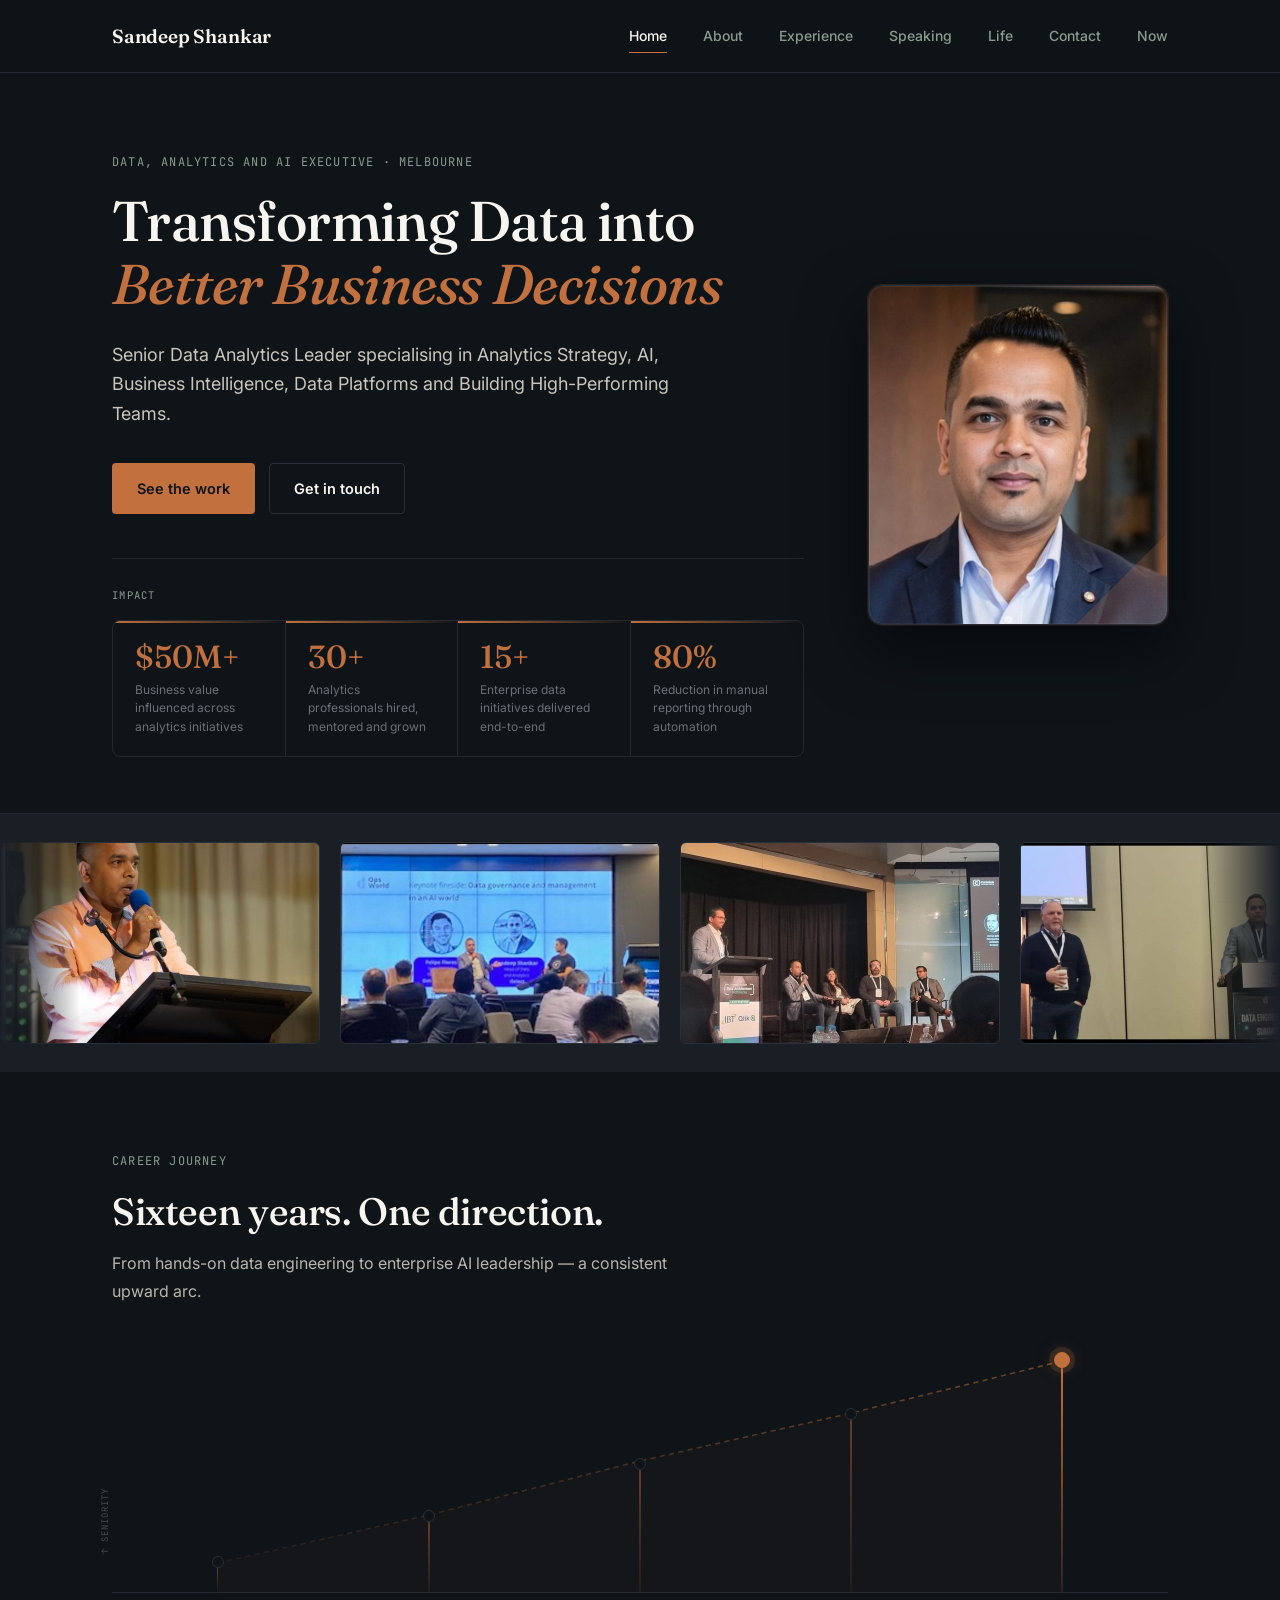
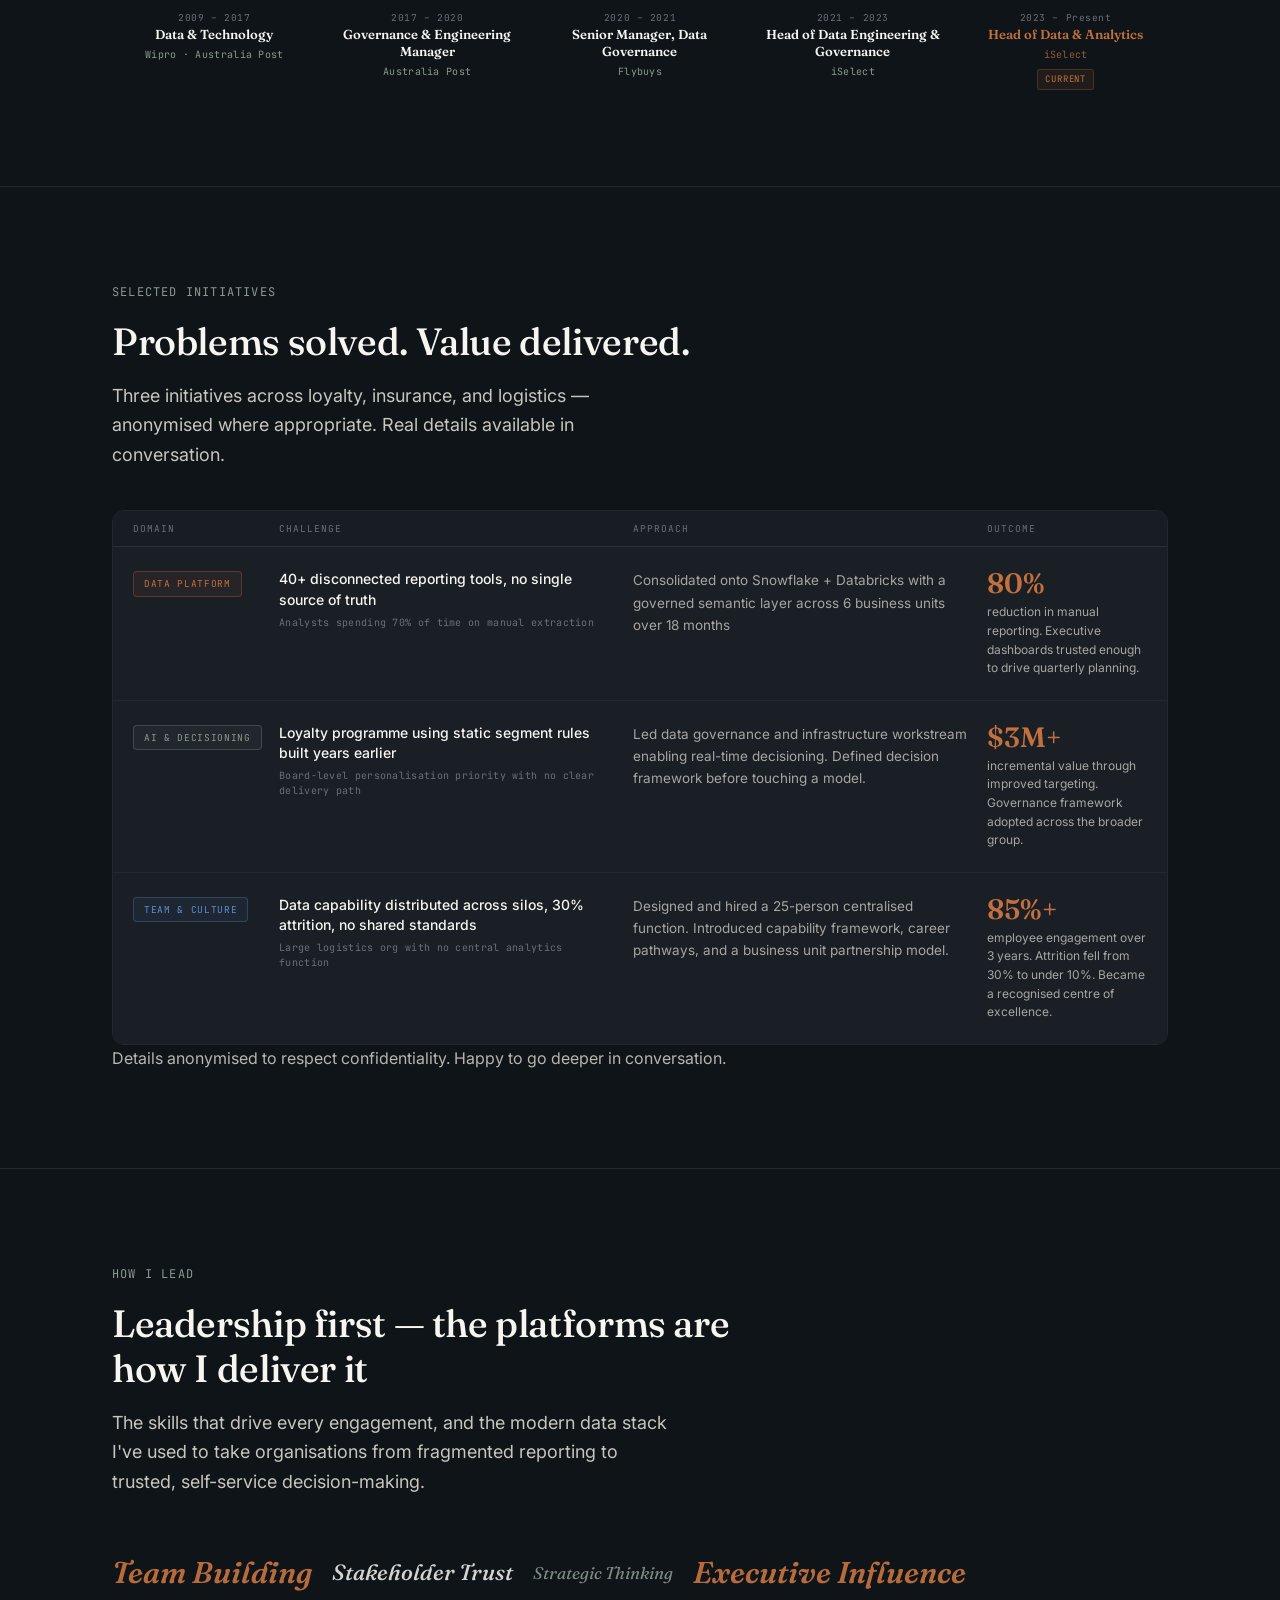
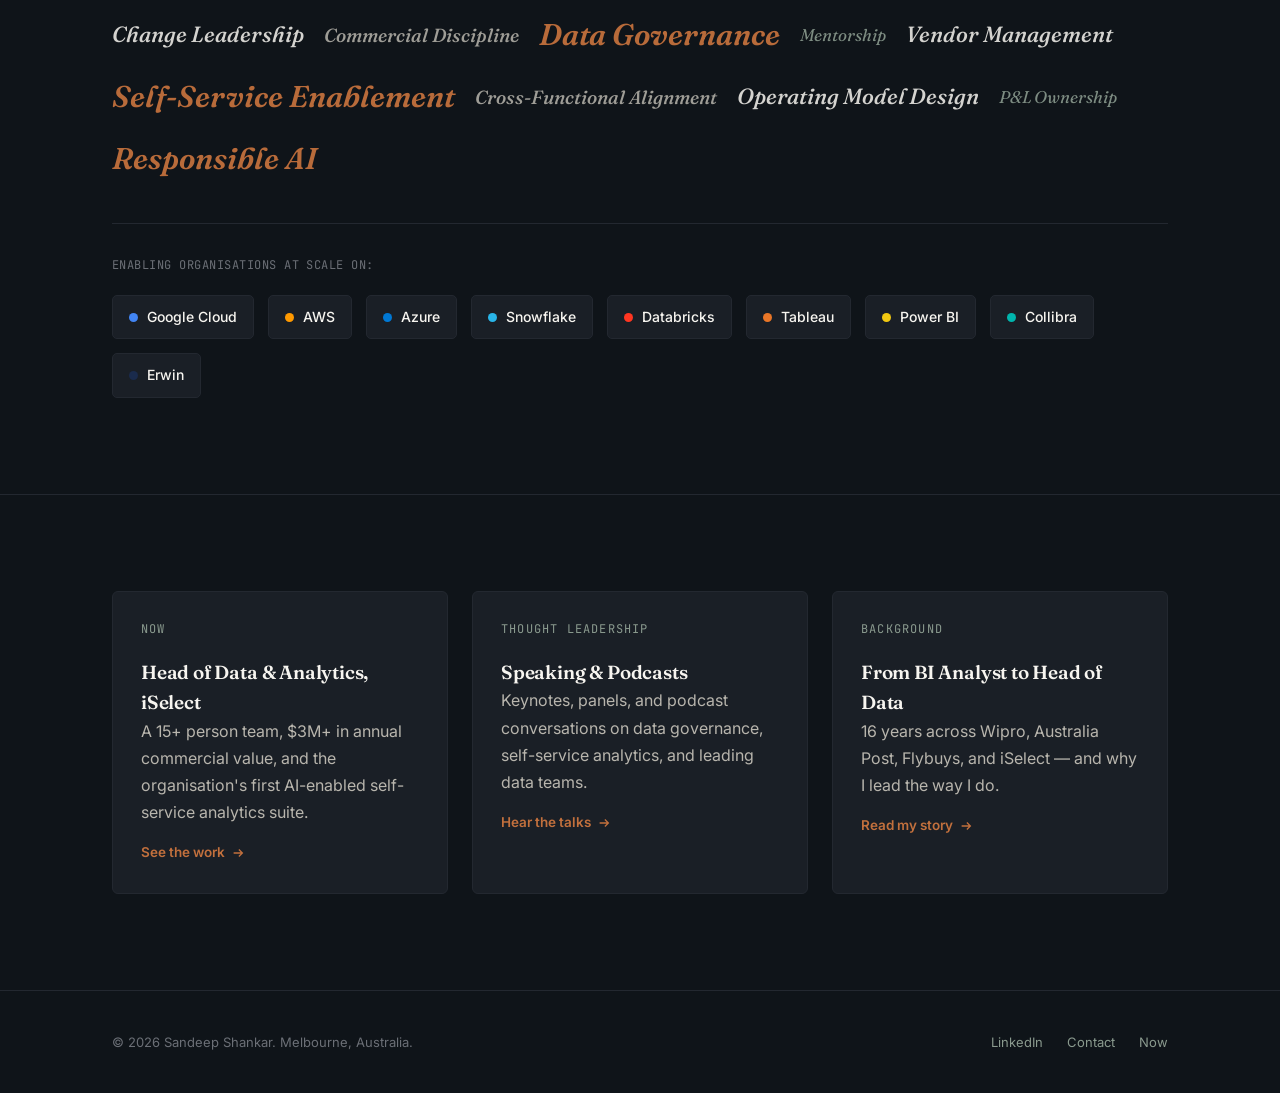
==== commit 5886b9fa: "Add files via upload" ====
--- a/index.html
+++ b/index.html
@@ -833,34 +833,9 @@
         </div>
       </div>
     </div>
-    <div class="hero-viz">
-      <div class="viz-panel">
-        <!-- Avatar + identity row -->
-        <div class="viz-avatar-row">
-          <div class="viz-avatar"><img src="[data-uri]" alt="Sandeep Shankar — Head of Data &amp; Analytics"></div>
-          <div>
-            <div class="viz-name">Sandeep Shankar</div>
-            <div class="viz-role-tag">Data, Analytics &amp; AI Executive</div>
-          </div>
-          <div class="viz-live-badge"><span class="viz-live-dot"></span>Live</div>
-        </div>
-        <!-- KPI row -->
-        <div class="viz-kpis">
-          <div class="viz-kpi"><span class="viz-kpi-num" data-target="16">0</span><span class="viz-kpi-label">Yrs Exp</span></div>
-          <div class="viz-kpi"><span class="viz-kpi-num">$3M+</span><span class="viz-kpi-label">Value</span></div>
-          <div class="viz-kpi"><span class="viz-kpi-num" data-target="50">0</span><span class="viz-kpi-label">Products</span></div>
-        </div>
-        <!-- Bar chart -->
-        <div class="viz-chart-label">Analytics Maturity &mdash; YoY Uplift</div>
-        <canvas id="viz-bars" height="88"></canvas>
-        <!-- Sparkline -->
-        <div class="viz-chart-label" style="margin-top:14px;">Business Impact Curve</div>
-        <canvas id="viz-line" height="56"></canvas>
-        <!-- Status -->
-        <div class="viz-status-row">
-          <span class="viz-status-dot"></span>
-          <span class="viz-status-text">Head of Data &amp; Analytics &middot; iSelect &middot; Melbourne</span>
-        </div>
+    <div class="hero-photo">
+      <div class="photo-frame">
+        <img src="[data-uri]" alt="Sandeep Shankar — Head of Data &amp; Analytics">
       </div>
     </div>
   </div>
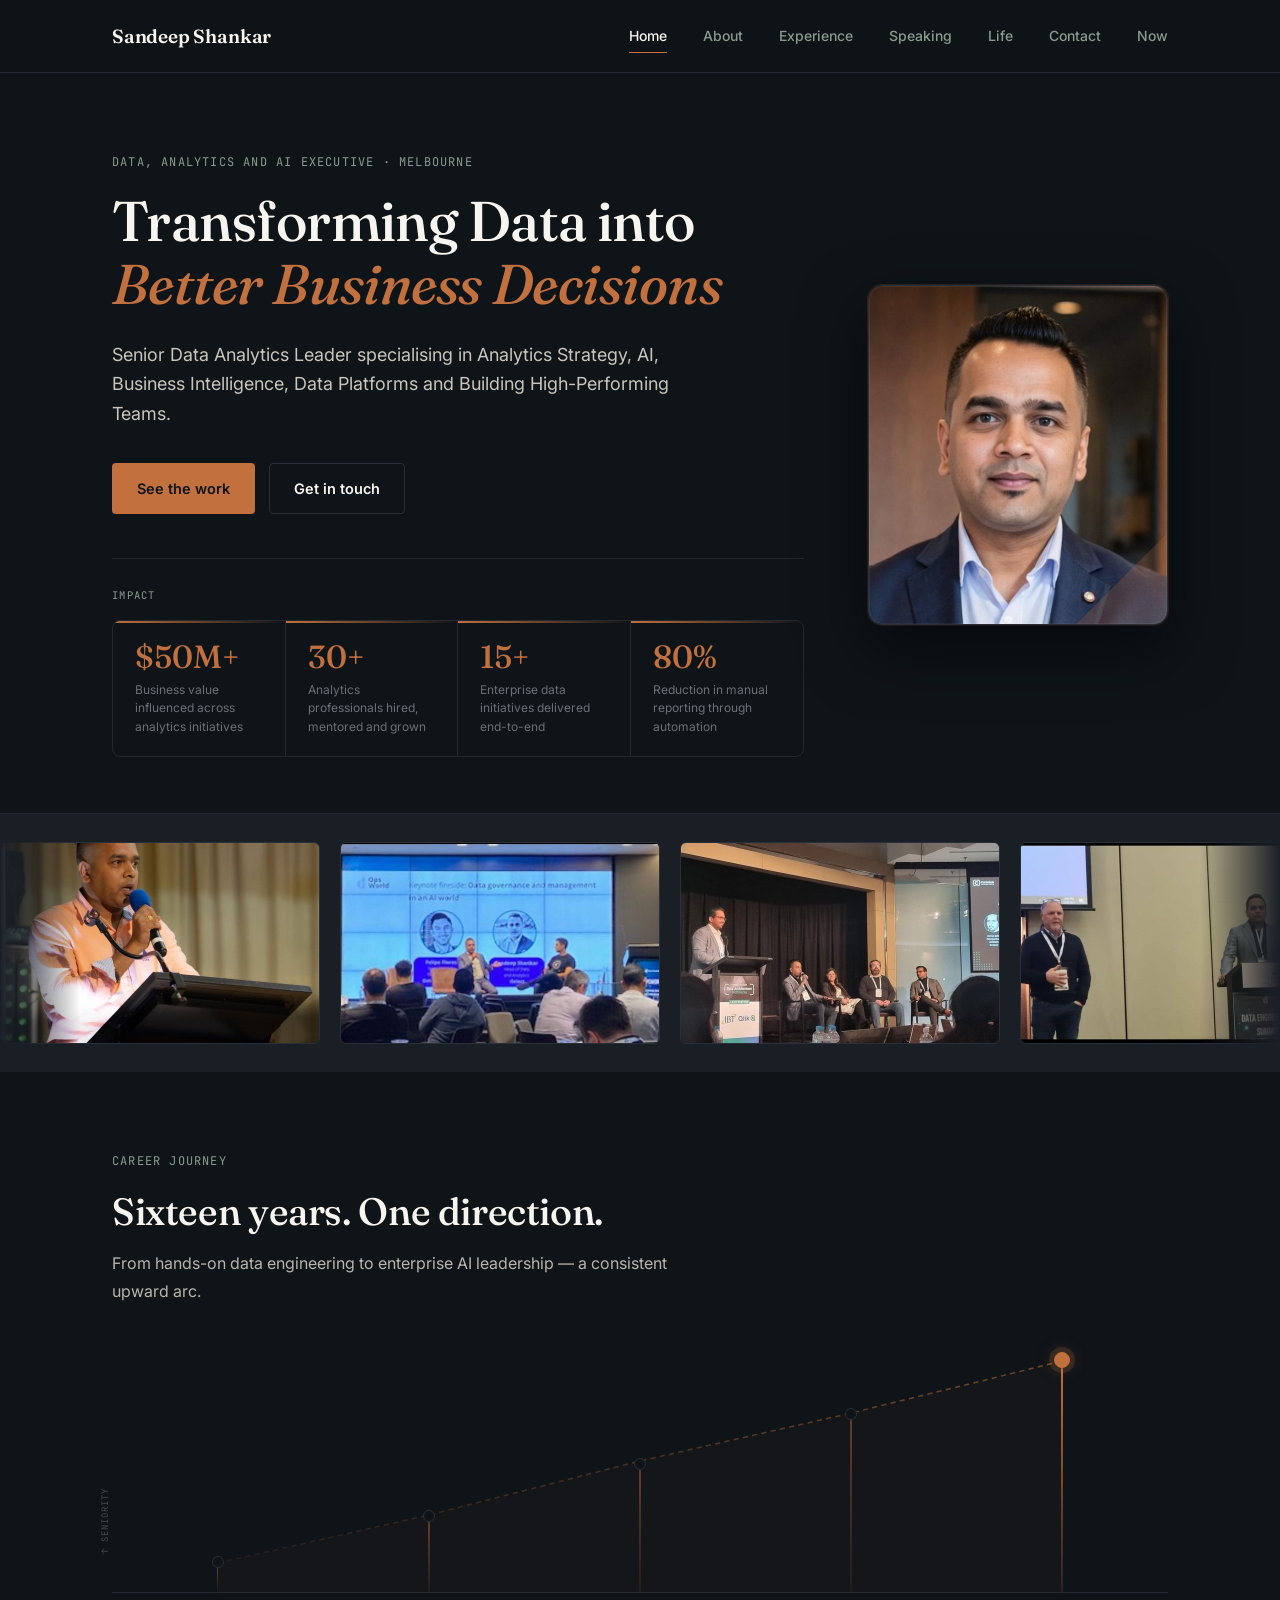
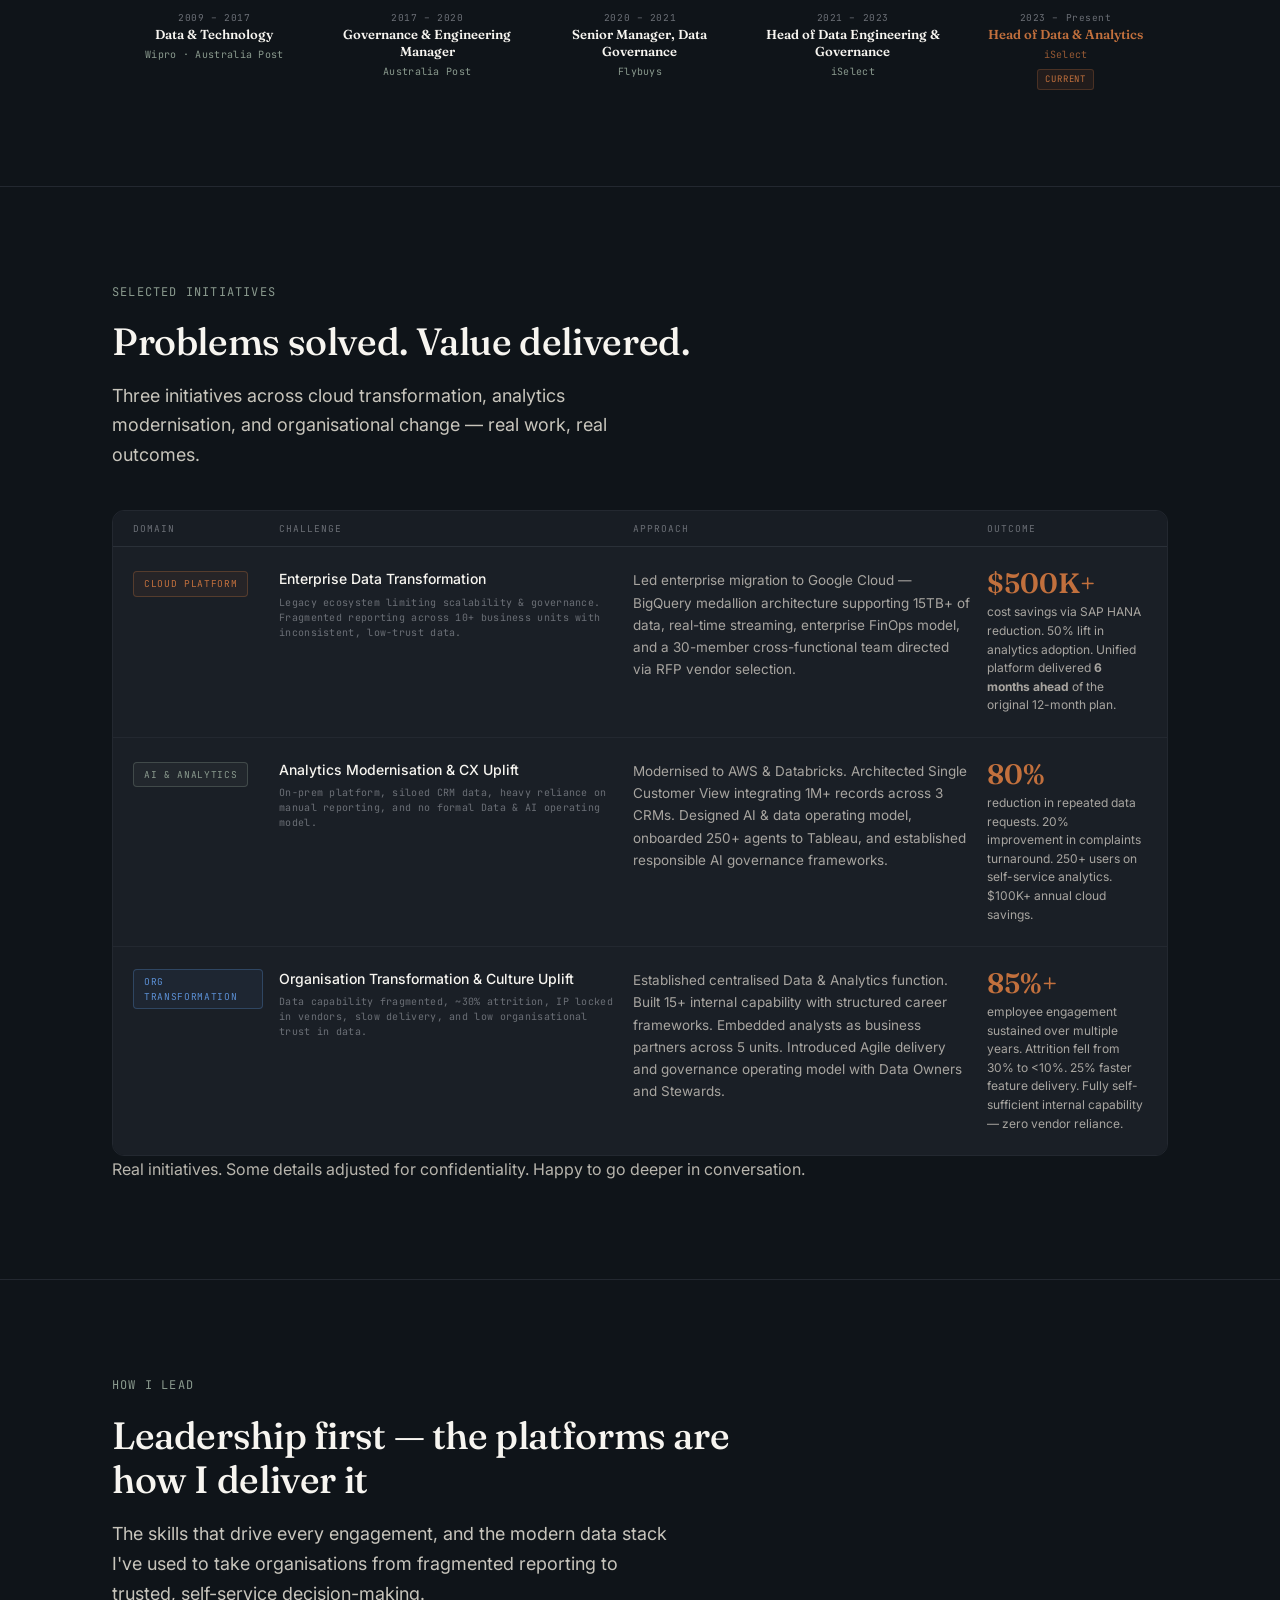
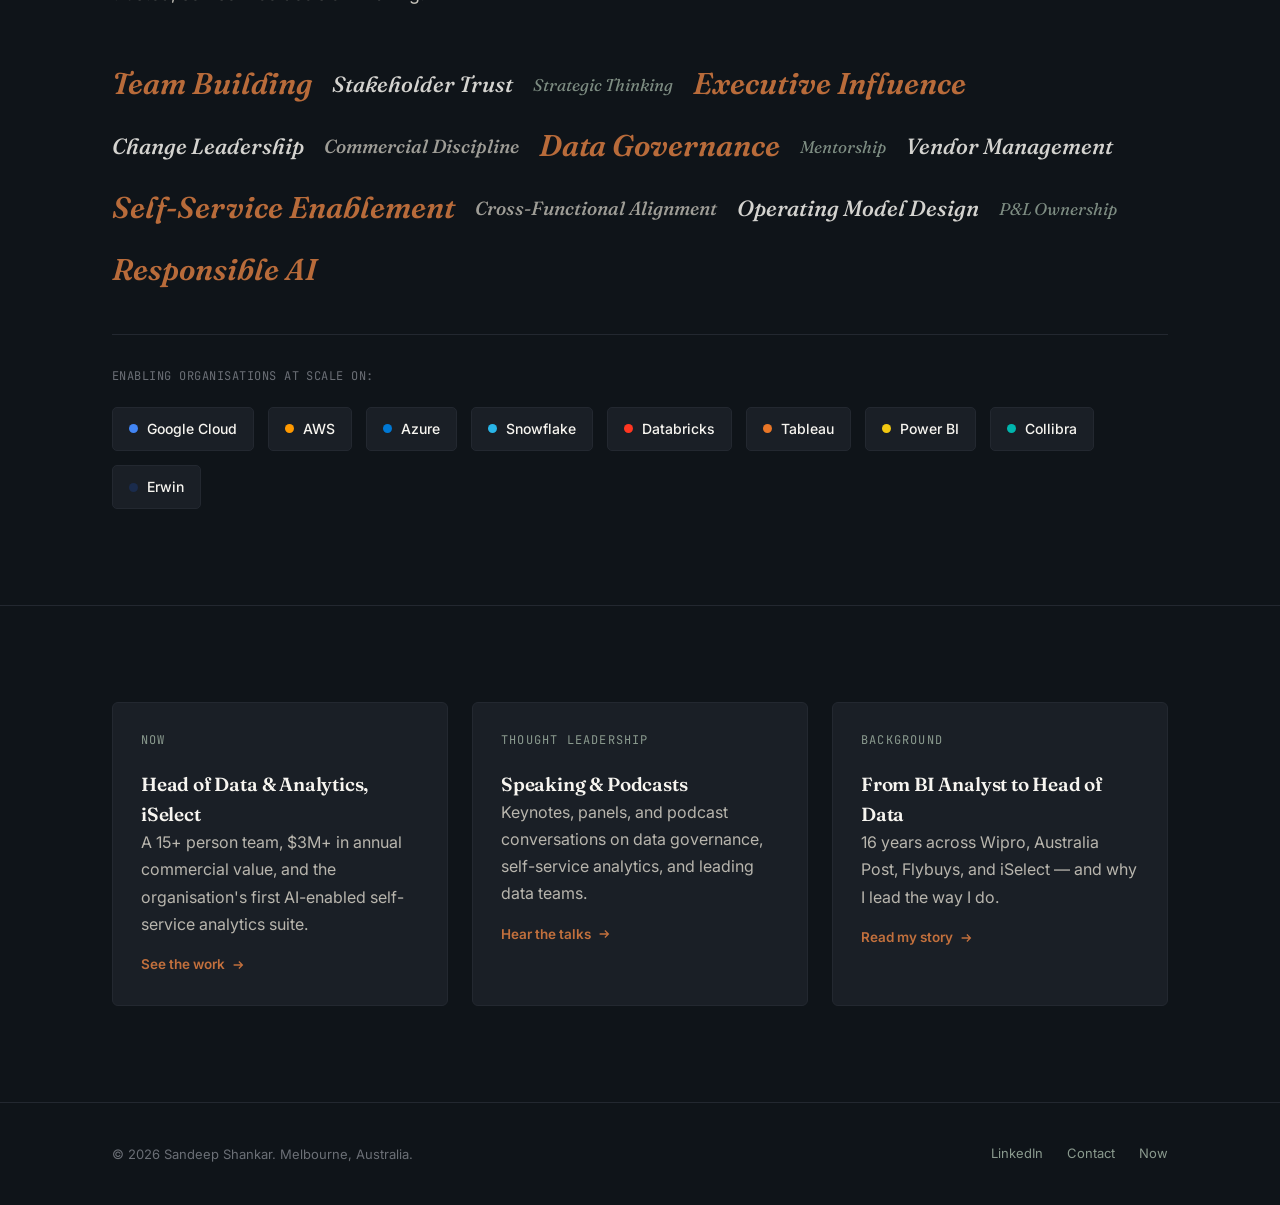
==== commit feab2932: "Add files via upload" ====
--- a/index.html
+++ b/index.html
@@ -952,7 +952,7 @@
     <div class="section-head">
       <div class="eyebrow">Selected initiatives</div>
       <h2>Problems solved. Value delivered.</h2>
-      <p class="lede">Three initiatives across loyalty, insurance, and logistics &mdash; anonymised where appropriate. Real details available in conversation.</p>
+      <p class="lede">Three initiatives across cloud transformation, analytics modernisation, and organisational change &mdash; real work, real outcomes.</p>
     </div>
 
     <div class="initiative-table">
@@ -963,59 +963,62 @@
         <div class="it-col it-col-outcome">Outcome</div>
       </div>
 
+      <!-- Project 1 -->
       <div class="it-row case-card">
         <div class="it-col it-col-type">
-          <span class="it-tag it-tag-amber">Data Platform</span>
+          <span class="it-tag it-tag-amber">Cloud Platform</span>
         </div>
         <div class="it-col it-col-challenge">
-          <div class="it-title">40+ disconnected reporting tools, no single source of truth</div>
-          <div class="it-sub">Analysts spending 70% of time on manual extraction</div>
+          <div class="it-title">Enterprise Data Transformation</div>
+          <div class="it-sub">Legacy ecosystem limiting scalability &amp; governance. Fragmented reporting across 10+ business units with inconsistent, low-trust data.</div>
         </div>
         <div class="it-col it-col-approach">
-          Consolidated onto Snowflake + Databricks with a governed semantic layer across 6 business units over 18 months
+          Led enterprise migration to Google Cloud &mdash; BigQuery medallion architecture supporting 15TB+ of data, real-time streaming, enterprise FinOps model, and a 30-member cross-functional team directed via RFP vendor selection.
+        </div>
+        <div class="it-col it-col-outcome">
+          <span class="it-stat">$500K+</span>
+          <div class="it-outcome-text">cost savings via SAP HANA reduction. 50% lift in analytics adoption. Unified platform delivered <strong>6 months ahead</strong> of the original 12-month plan.</div>
+        </div>
+      </div>
+
+      <!-- Project 2 -->
+      <div class="it-row case-card">
+        <div class="it-col it-col-type">
+          <span class="it-tag it-tag-sage">AI &amp; Analytics</span>
+        </div>
+        <div class="it-col it-col-challenge">
+          <div class="it-title">Analytics Modernisation &amp; CX Uplift</div>
+          <div class="it-sub">On-prem platform, siloed CRM data, heavy reliance on manual reporting, and no formal Data &amp; AI operating model.</div>
+        </div>
+        <div class="it-col it-col-approach">
+          Modernised to AWS &amp; Databricks. Architected Single Customer View integrating 1M+ records across 3 CRMs. Designed AI &amp; data operating model, onboarded 250+ agents to Tableau, and established responsible AI governance frameworks.
         </div>
         <div class="it-col it-col-outcome">
           <span class="it-stat">80%</span>
-          <div class="it-outcome-text">reduction in manual reporting. Executive dashboards trusted enough to drive quarterly planning.</div>
+          <div class="it-outcome-text">reduction in repeated data requests. 20% improvement in complaints turnaround. 250+ users on self-service analytics. $100K+ annual cloud savings.</div>
         </div>
       </div>
 
+      <!-- Project 3 -->
       <div class="it-row case-card">
         <div class="it-col it-col-type">
-          <span class="it-tag it-tag-sage">AI &amp; Decisioning</span>
+          <span class="it-tag it-tag-blue">Org Transformation</span>
         </div>
         <div class="it-col it-col-challenge">
-          <div class="it-title">Loyalty programme using static segment rules built years earlier</div>
-          <div class="it-sub">Board-level personalisation priority with no clear delivery path</div>
+          <div class="it-title">Organisation Transformation &amp; Culture Uplift</div>
+          <div class="it-sub">Data capability fragmented, ~30% attrition, IP locked in vendors, slow delivery, and low organisational trust in data.</div>
         </div>
         <div class="it-col it-col-approach">
-          Led data governance and infrastructure workstream enabling real-time decisioning. Defined decision framework before touching a model.
-        </div>
-        <div class="it-col it-col-outcome">
-          <span class="it-stat">$3M+</span>
-          <div class="it-outcome-text">incremental value through improved targeting. Governance framework adopted across the broader group.</div>
-        </div>
-      </div>
-
-      <div class="it-row case-card">
-        <div class="it-col it-col-type">
-          <span class="it-tag it-tag-blue">Team &amp; Culture</span>
-        </div>
-        <div class="it-col it-col-challenge">
-          <div class="it-title">Data capability distributed across silos, 30% attrition, no shared standards</div>
-          <div class="it-sub">Large logistics org with no central analytics function</div>
-        </div>
-        <div class="it-col it-col-approach">
-          Designed and hired a 25-person centralised function. Introduced capability framework, career pathways, and a business unit partnership model.
+          Established centralised Data &amp; Analytics function. Built 15+ internal capability with structured career frameworks. Embedded analysts as business partners across 5 units. Introduced Agile delivery and governance operating model with Data Owners and Stewards.
         </div>
         <div class="it-col it-col-outcome">
           <span class="it-stat">85%+</span>
-          <div class="it-outcome-text">employee engagement over 3 years. Attrition fell from 30% to under 10%. Became a recognised centre of excellence.</div>
+          <div class="it-outcome-text">employee engagement sustained over multiple years. Attrition fell from 30% to &lt;10%. 25% faster feature delivery. Fully self-sufficient internal capability &mdash; zero vendor reliance.</div>
         </div>
       </div>
 
     </div>
-    <p class="case-note">Details anonymised to respect confidentiality. Happy to go deeper in conversation.</p>
+    <p class="case-note">Real initiatives. Some details adjusted for confidentiality. Happy to go deeper in conversation.</p>
   </div>
 </section>
 
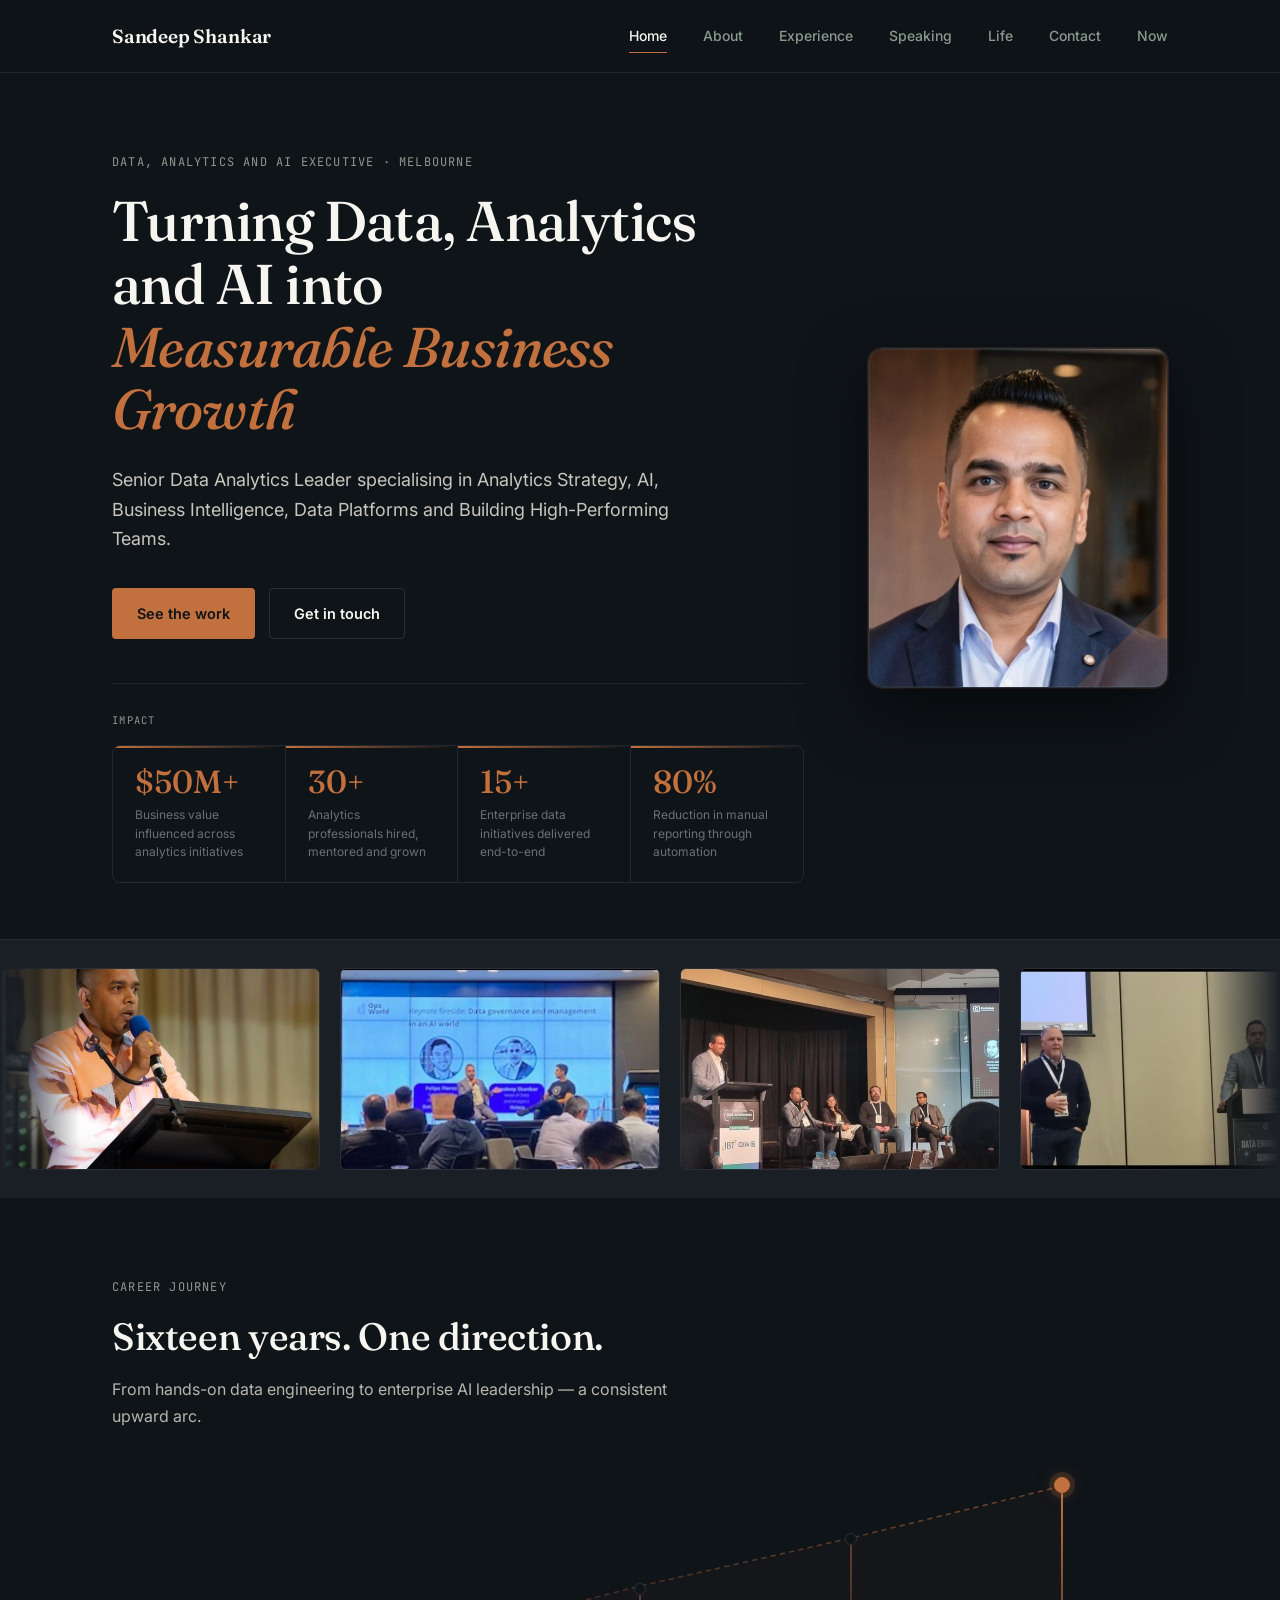
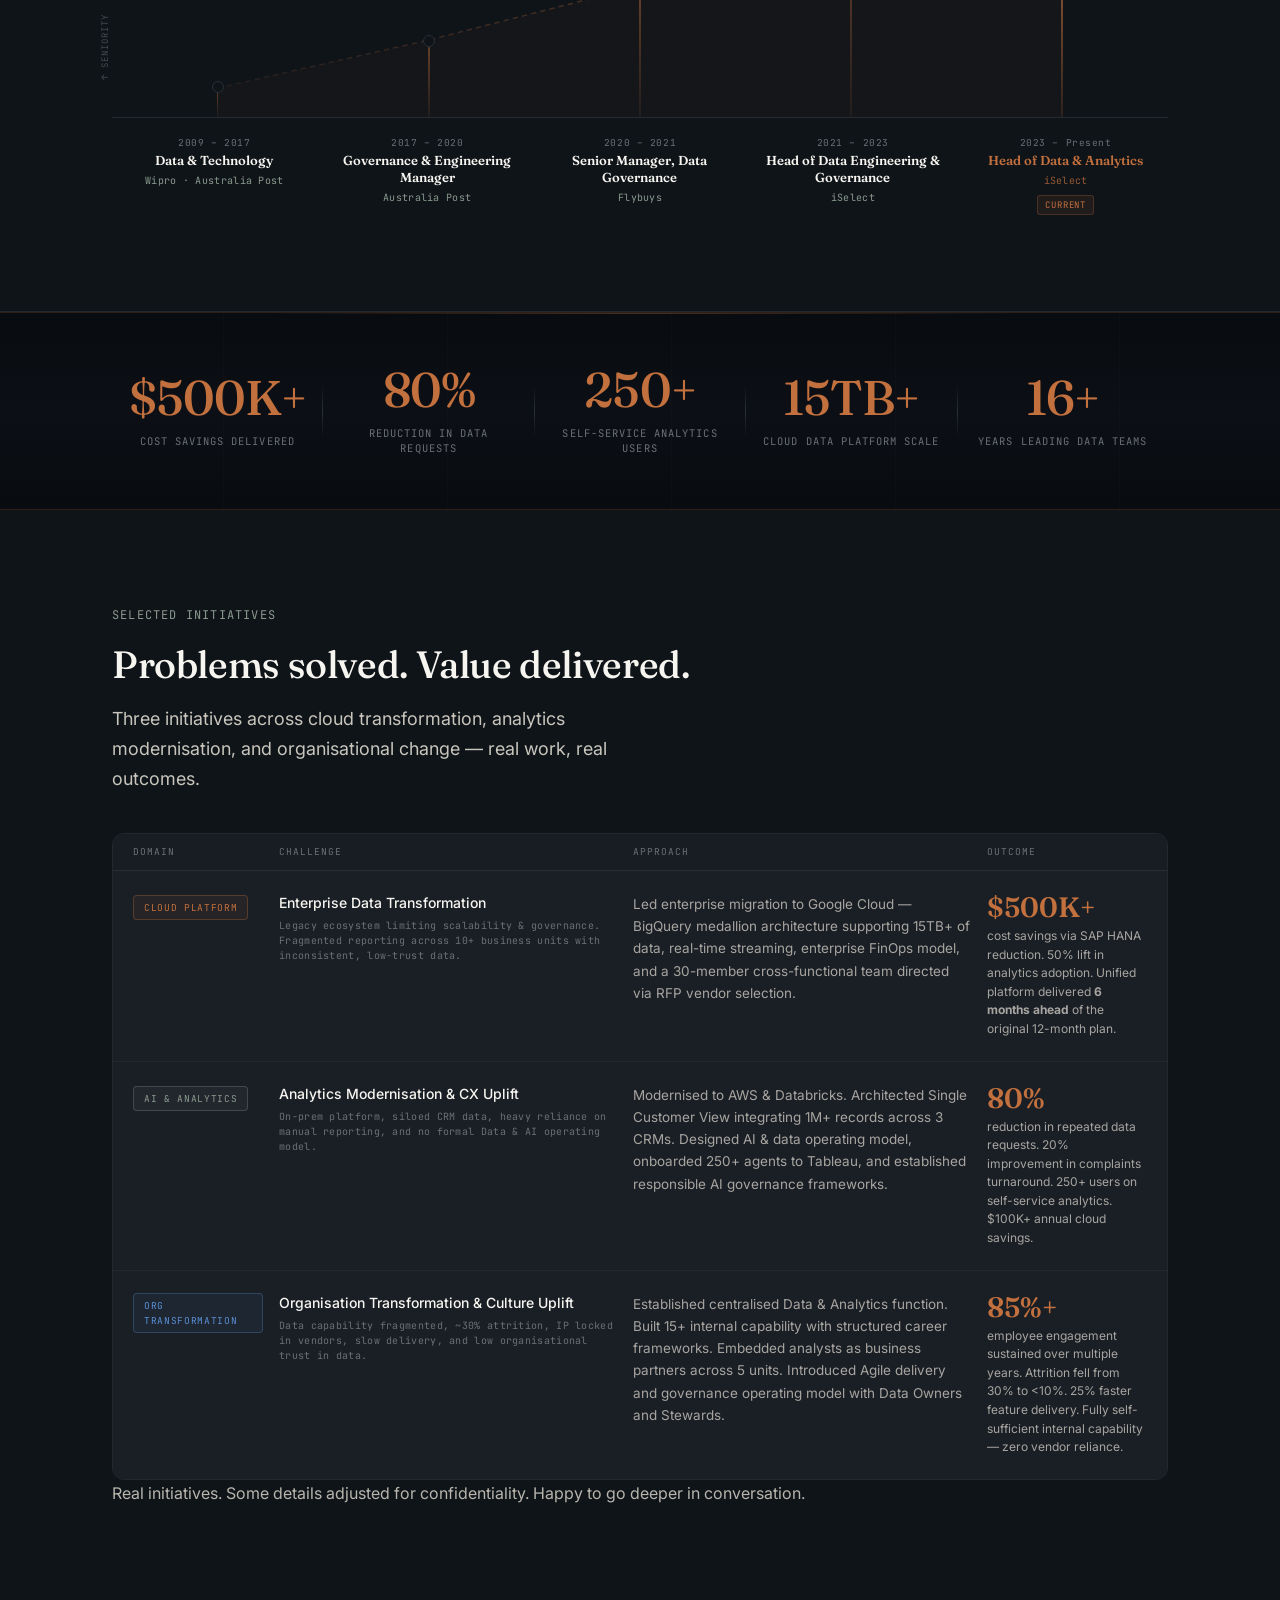
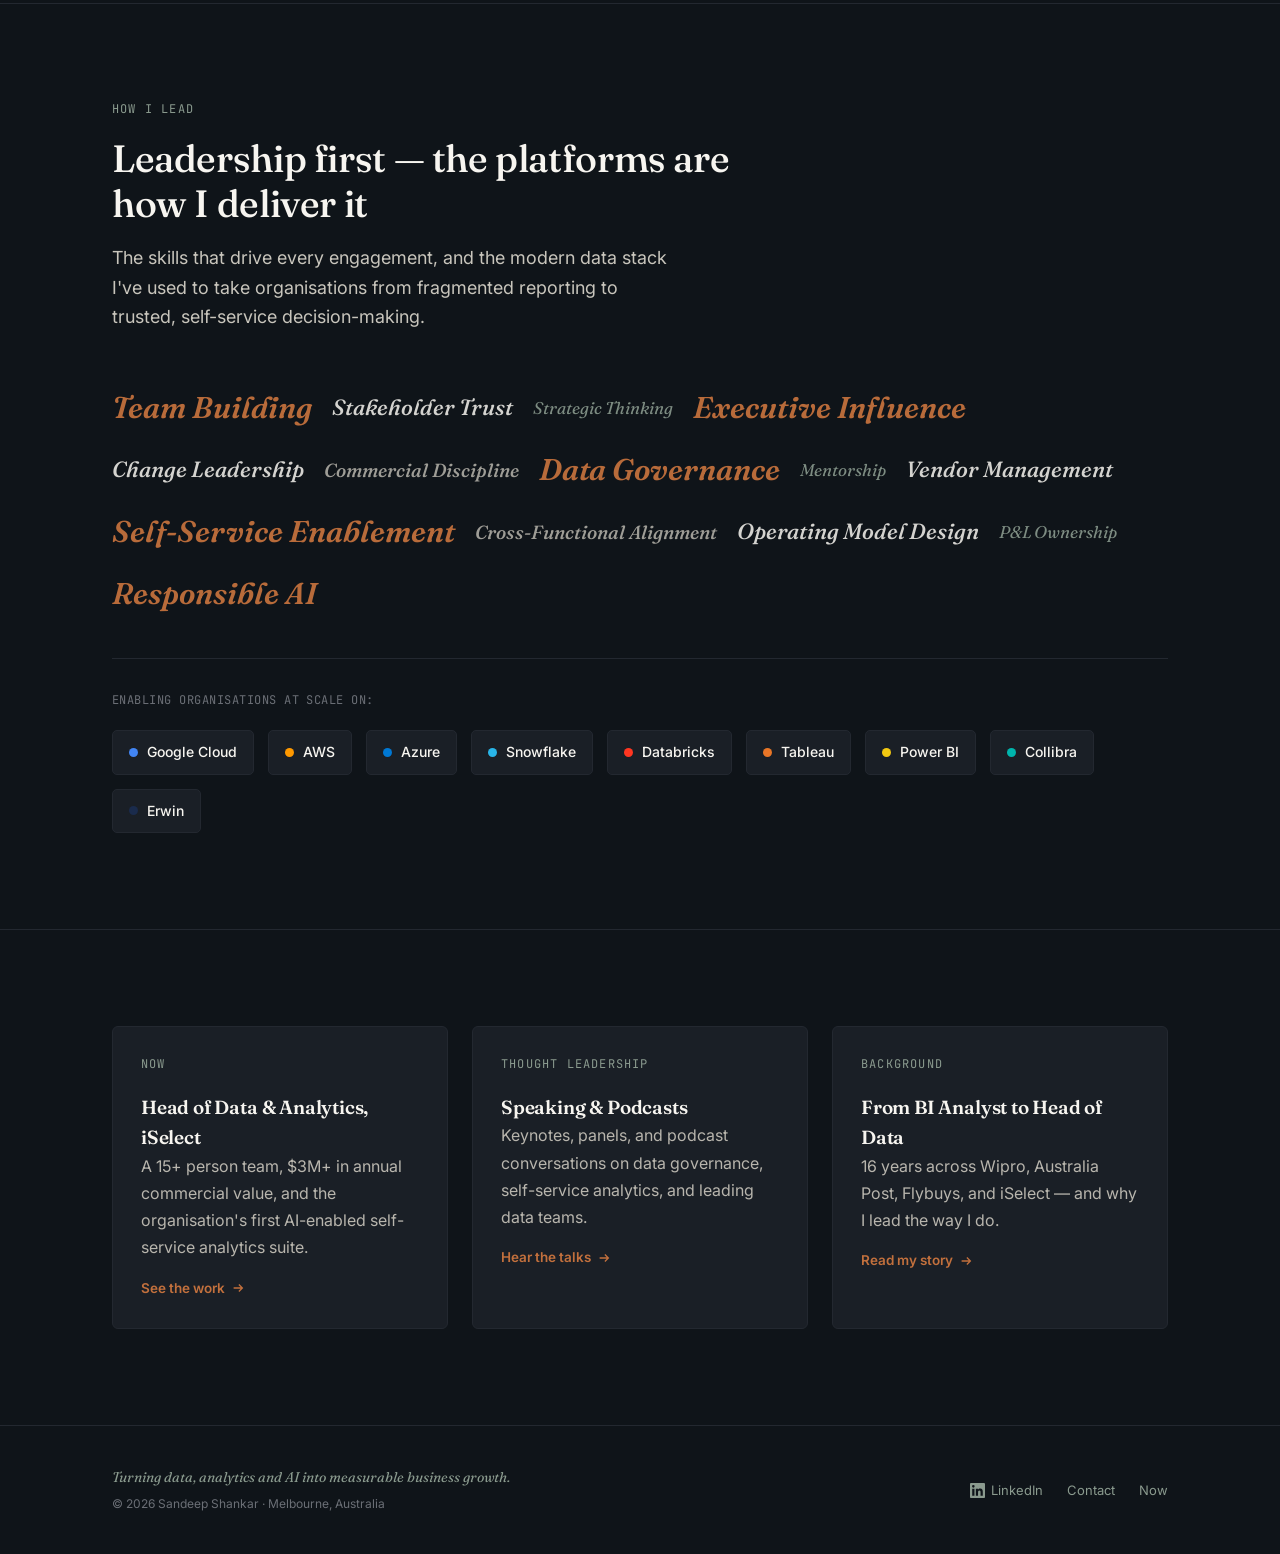
==== commit 38d44362: "Add files via upload" ====
--- a/index.html
+++ b/index.html
@@ -767,6 +767,95 @@
     .it-stat { font-size: 32px; flex-shrink: 0; }
   }
 
+
+  /* ---------- Animated metrics strip ---------- */
+  .metrics-strip {
+    background: linear-gradient(180deg, #080C10 0%, #0C1016 50%, #080C10 100%);
+    border-top: 1px solid rgba(194,112,61,0.2);
+    border-bottom: 1px solid rgba(194,112,61,0.2);
+    padding: 52px 0;
+    position: relative;
+    overflow: hidden;
+  }
+  /* Subtle vertical grid lines */
+  .metrics-strip::before {
+    content: '';
+    position: absolute;
+    inset: 0;
+    background: repeating-linear-gradient(
+      90deg,
+      transparent 0px,
+      transparent 223px,
+      rgba(194,112,61,0.04) 224px
+    );
+    pointer-events: none;
+  }
+  /* Subtle amber glow from top */
+  .metrics-strip::after {
+    content: '';
+    position: absolute;
+    top: 0; left: 50%; transform: translateX(-50%);
+    width: 60%; height: 1px;
+    background: linear-gradient(90deg, transparent, rgba(194,112,61,0.35), transparent);
+    pointer-events: none;
+  }
+  .ms-inner {
+    max-width: var(--max-width);
+    margin: 0 auto;
+    padding: 0 32px;
+    display: flex;
+    align-items: center;
+    justify-content: space-between;
+    position: relative;
+    z-index: 1;
+  }
+  .ms-stat {
+    flex: 1;
+    text-align: center;
+    padding: 0 16px;
+  }
+  .ms-num {
+    font-family: var(--font-display);
+    font-size: clamp(34px, 3.8vw, 50px);
+    font-weight: 500;
+    color: var(--amber);
+    line-height: 1;
+    margin-bottom: 12px;
+    letter-spacing: -0.02em;
+  }
+  .ms-label {
+    font-family: var(--font-mono);
+    font-size: 10.5px;
+    letter-spacing: 0.1em;
+    text-transform: uppercase;
+    color: var(--muted);
+    line-height: 1.5;
+  }
+  .ms-sep {
+    width: 1px;
+    height: 52px;
+    background: linear-gradient(180deg, transparent, var(--hairline-light), transparent);
+    flex-shrink: 0;
+  }
+  /* Scroll reveal for strip stats */
+  .will-rev {
+    opacity: 0;
+    transform: translateY(16px);
+    transition: opacity 0.55s cubic-bezier(0.22,1,0.36,1), transform 0.55s cubic-bezier(0.22,1,0.36,1);
+  }
+  .will-rev.in-view {
+    opacity: 1;
+    transform: translateY(0);
+  }
+  @media (max-width: 720px) {
+    .ms-inner { flex-wrap: wrap; gap: 36px; justify-content: center; }
+    .ms-sep { display: none; }
+    .ms-stat { flex: 0 0 calc(50% - 18px); padding: 0; }
+  }
+  @media (max-width: 400px) {
+    .ms-stat { flex: 0 0 100%; }
+  }
+
 </style>
   <meta property="og:type" content="website">
   <meta property="og:title" content="Sandeep Shankar — Data, Analytics and AI Executive">
@@ -805,7 +894,7 @@
   <div class="wrap hero-inner">
     <div class="hero-content">
       <div class="eyebrow">Data, Analytics and AI Executive · Melbourne</div>
-      <h1>Transforming Data into<br><em>Better Business Decisions</em></h1>
+      <h1>Turning Data, Analytics and AI into<br><em>Measurable Business Growth</em></h1>
       <p class="lede">Senior Data Analytics Leader specialising in Analytics Strategy, AI, Business Intelligence, Data Platforms and Building High-Performing Teams.</p>
       <div class="hero-actions">
         <a href="experience.html" class="btn btn-primary">See the work</a>
@@ -944,7 +1033,35 @@
     </div>
   </div>
 </section>
-
+<!-- Metrics strip -->
+<div class="metrics-strip" aria-label="Key metrics">
+  <div class="ms-inner">
+    <div class="ms-stat will-rev">
+      <div class="ms-num">$500K+</div>
+      <div class="ms-label">Cost savings delivered</div>
+    </div>
+    <div class="ms-sep"></div>
+    <div class="ms-stat will-rev" style="transition-delay:80ms">
+      <div class="ms-num">80%</div>
+      <div class="ms-label">Reduction in data requests</div>
+    </div>
+    <div class="ms-sep"></div>
+    <div class="ms-stat will-rev" style="transition-delay:160ms">
+      <div class="ms-num">250+</div>
+      <div class="ms-label">Self-service analytics users</div>
+    </div>
+    <div class="ms-sep"></div>
+    <div class="ms-stat will-rev" style="transition-delay:240ms">
+      <div class="ms-num">15TB+</div>
+      <div class="ms-label">Cloud data platform scale</div>
+    </div>
+    <div class="ms-sep"></div>
+    <div class="ms-stat will-rev" style="transition-delay:320ms">
+      <div class="ms-num">16+</div>
+      <div class="ms-label">Years leading data teams</div>
+    </div>
+  </div>
+</div>
 
 <!-- Case studies -->
 <section class="section" data-label="Case Studies">
@@ -1092,13 +1209,16 @@
 
 <footer class="site-footer">
   <div class="wrap">
-    <p>© 2026 Sandeep Shankar. Melbourne, Australia.</p>
-    <div class="footer-links">
-      <a href="https://www.linkedin.com/in/sandeep-shankar-cdmp-25a88143/" target="_blank" rel="noopener">LinkedIn</a>
-      <a href="contact.html">Contact</a>
-      <a href="now.html">Now</a>
-    </div>
+  <div class="footer-left">
+    <div class="footer-tagline">Turning data, analytics and AI into measurable business growth.</div>
+    <p>&copy; 2026 Sandeep Shankar &middot; Melbourne, Australia</p>
   </div>
+  <div class="footer-links">
+    <a href="https://www.linkedin.com/in/sandeep-shankar-cdmp-25a88143/" target="_blank" rel="noopener"><svg xmlns="http://www.w3.org/2000/svg" viewBox="0 0 24 24" fill="currentColor"><path d="M20.447 20.452h-3.554v-5.569c0-1.328-.027-3.037-1.852-3.037-1.853 0-2.136 1.445-2.136 2.939v5.667H9.351V9h3.414v1.561h.046c.477-.9 1.637-1.85 3.37-1.85 3.601 0 4.267 2.37 4.267 5.455v6.286zM5.337 7.433a2.062 2.062 0 0 1-2.063-2.065 2.064 2.064 0 1 1 2.063 2.065zm1.782 13.019H3.555V9h3.564v11.452zM22.225 0H1.771C.792 0 0 .774 0 1.729v20.542C0 23.227.792 24 1.771 24h20.451C23.2 24 24 23.227 24 22.271V1.729C24 .774 23.2 0 22.222 0h.003z"/></svg>LinkedIn</a>
+    <a href="contact.html">Contact</a>
+    <a href="now.html">Now</a>
+  </div>
+</div>
 </footer>
 
 <script src="shared.js"></script>
--- a/shared.css
+++ b/shared.css
@@ -59,6 +59,12 @@
   background: rgba(15, 20, 25, 0.88);
   backdrop-filter: blur(10px);
   border-bottom: 1px solid var(--hairline);
+  transition: background 0.3s ease, border-color 0.3s ease, box-shadow 0.3s ease;
+}
+.site-nav.scrolled {
+  background: rgba(15, 20, 25, 0.97);
+  border-bottom-color: var(--hairline-light);
+  box-shadow: 0 1px 24px rgba(0,0,0,0.35);
 }
 
 .site-nav .wrap {
@@ -350,19 +356,36 @@
   flex-wrap: wrap;
   gap: 16px;
 }
+.footer-left { display: flex; flex-direction: column; gap: 5px; }
+.footer-tagline {
+  font-family: var(--font-display);
+  font-style: italic;
+  font-size: 14px;
+  color: var(--sage);
+}
 .site-footer p {
-  font-size: 13px;
+  font-size: 12px;
   color: var(--muted);
+  margin: 0;
 }
 .footer-links {
   display: flex;
+  align-items: center;
   gap: 24px;
 }
 .footer-links a {
   font-size: 13px;
   color: var(--sage);
+  display: flex;
+  align-items: center;
+  gap: 6px;
+  transition: color 0.15s ease;
 }
 .footer-links a:hover { color: var(--cream); }
+.footer-links a svg { width: 15px; height: 15px; flex-shrink: 0; }
+@media (max-width: 600px) {
+  .site-footer .wrap { flex-direction: column; align-items: flex-start; }
+}
 
 /* ---------- Utility ---------- */
 .grid-2 {
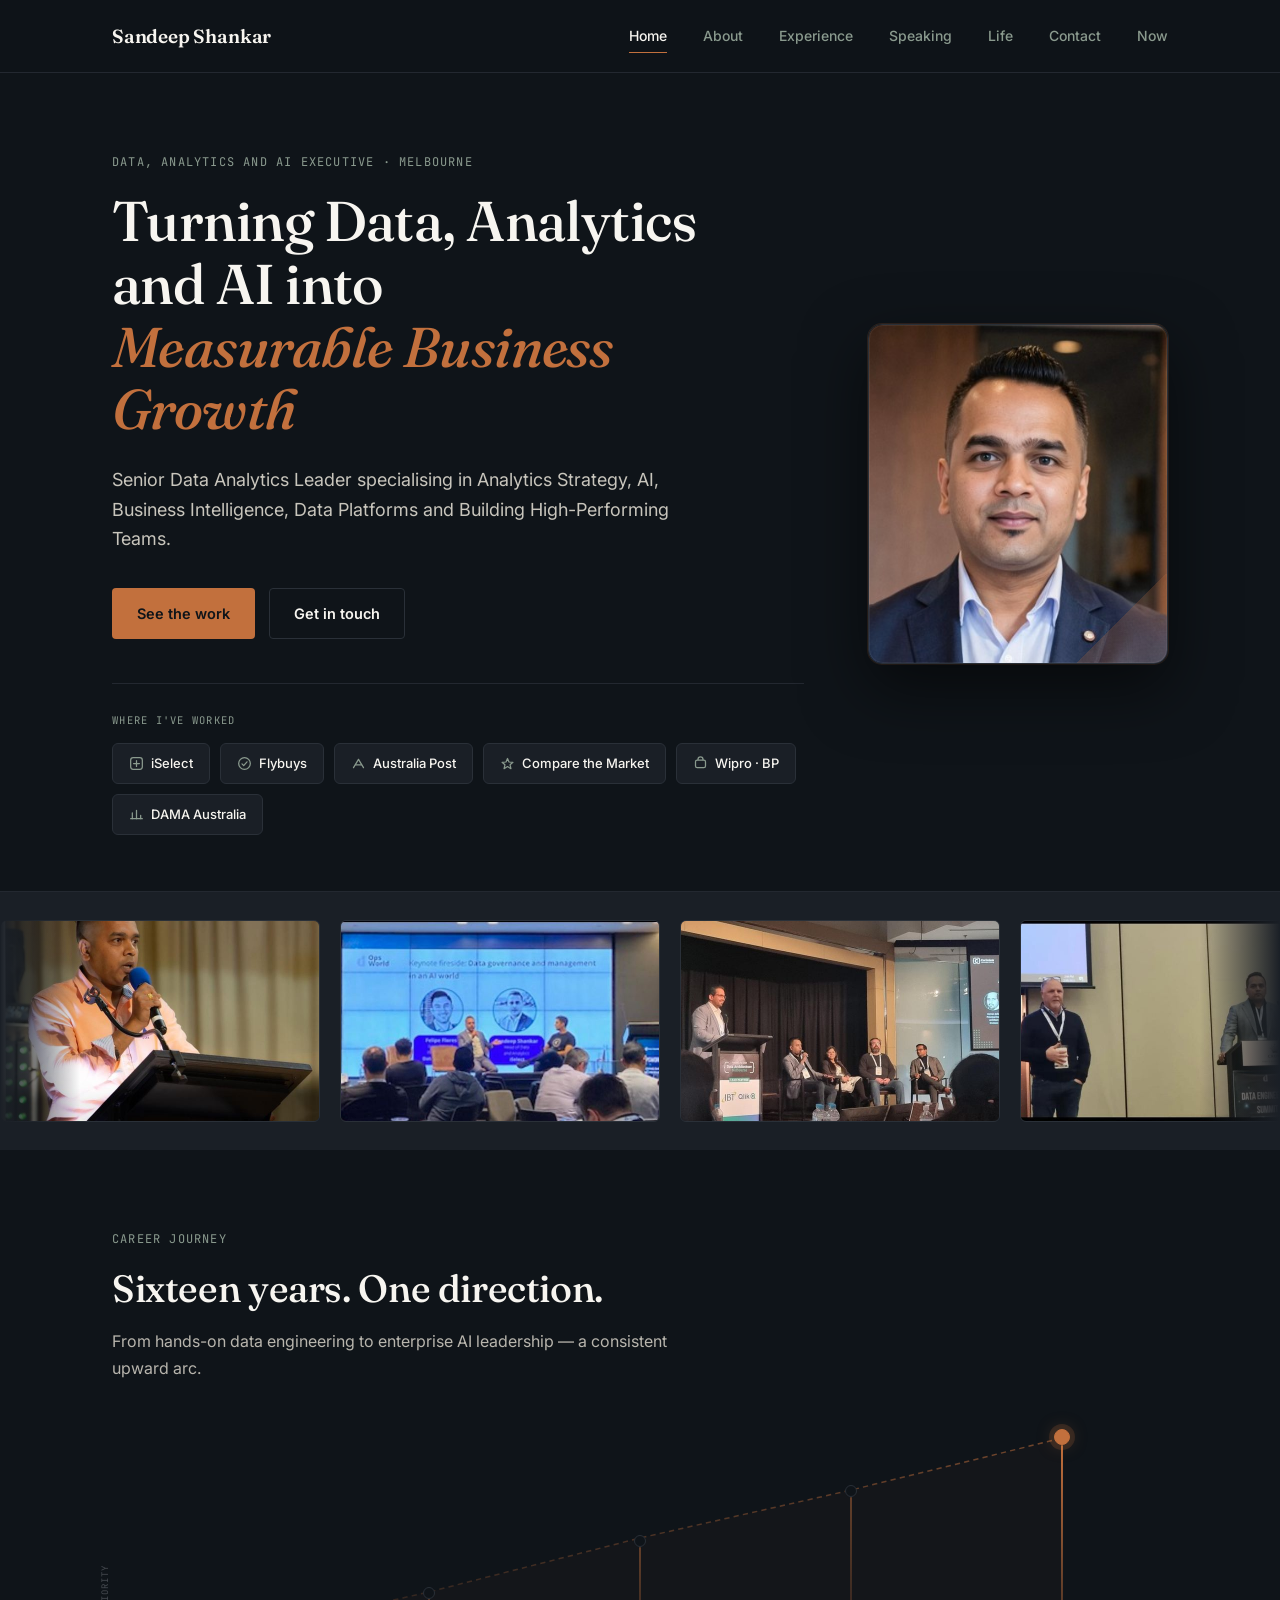
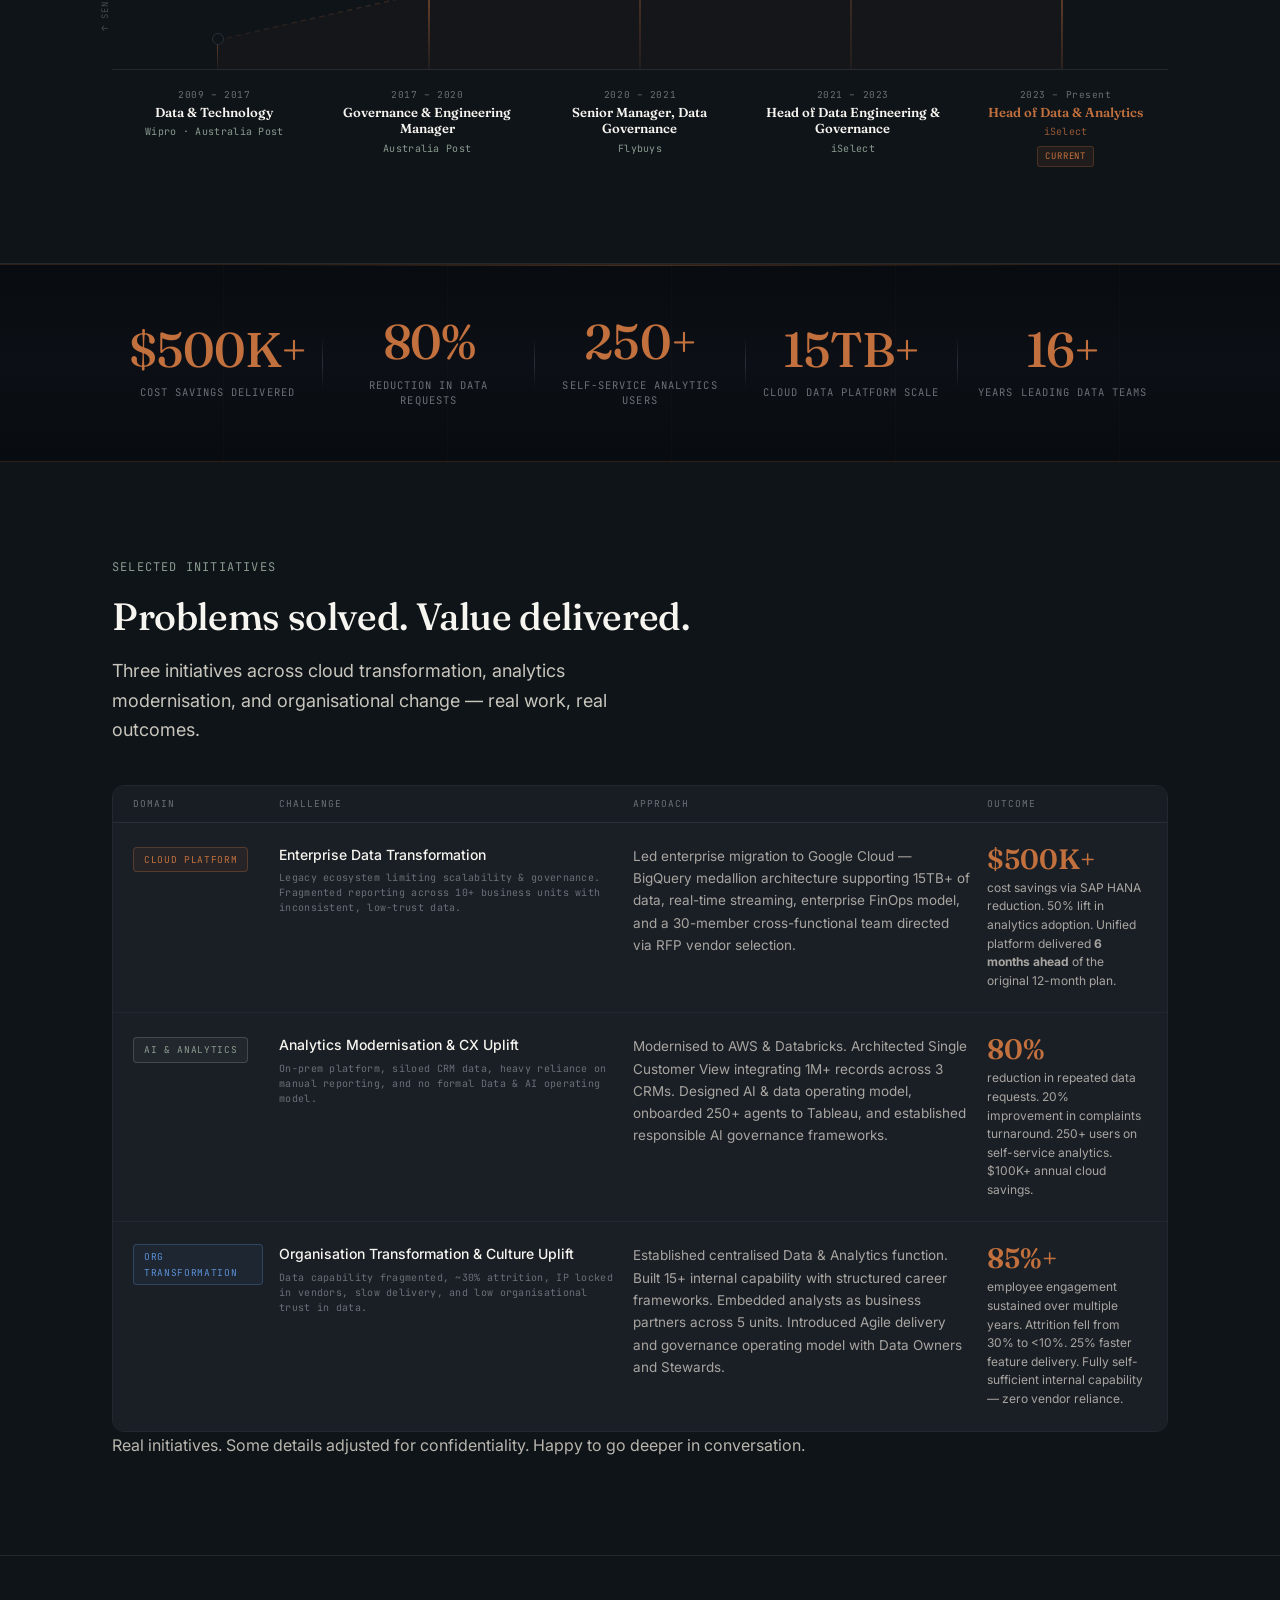
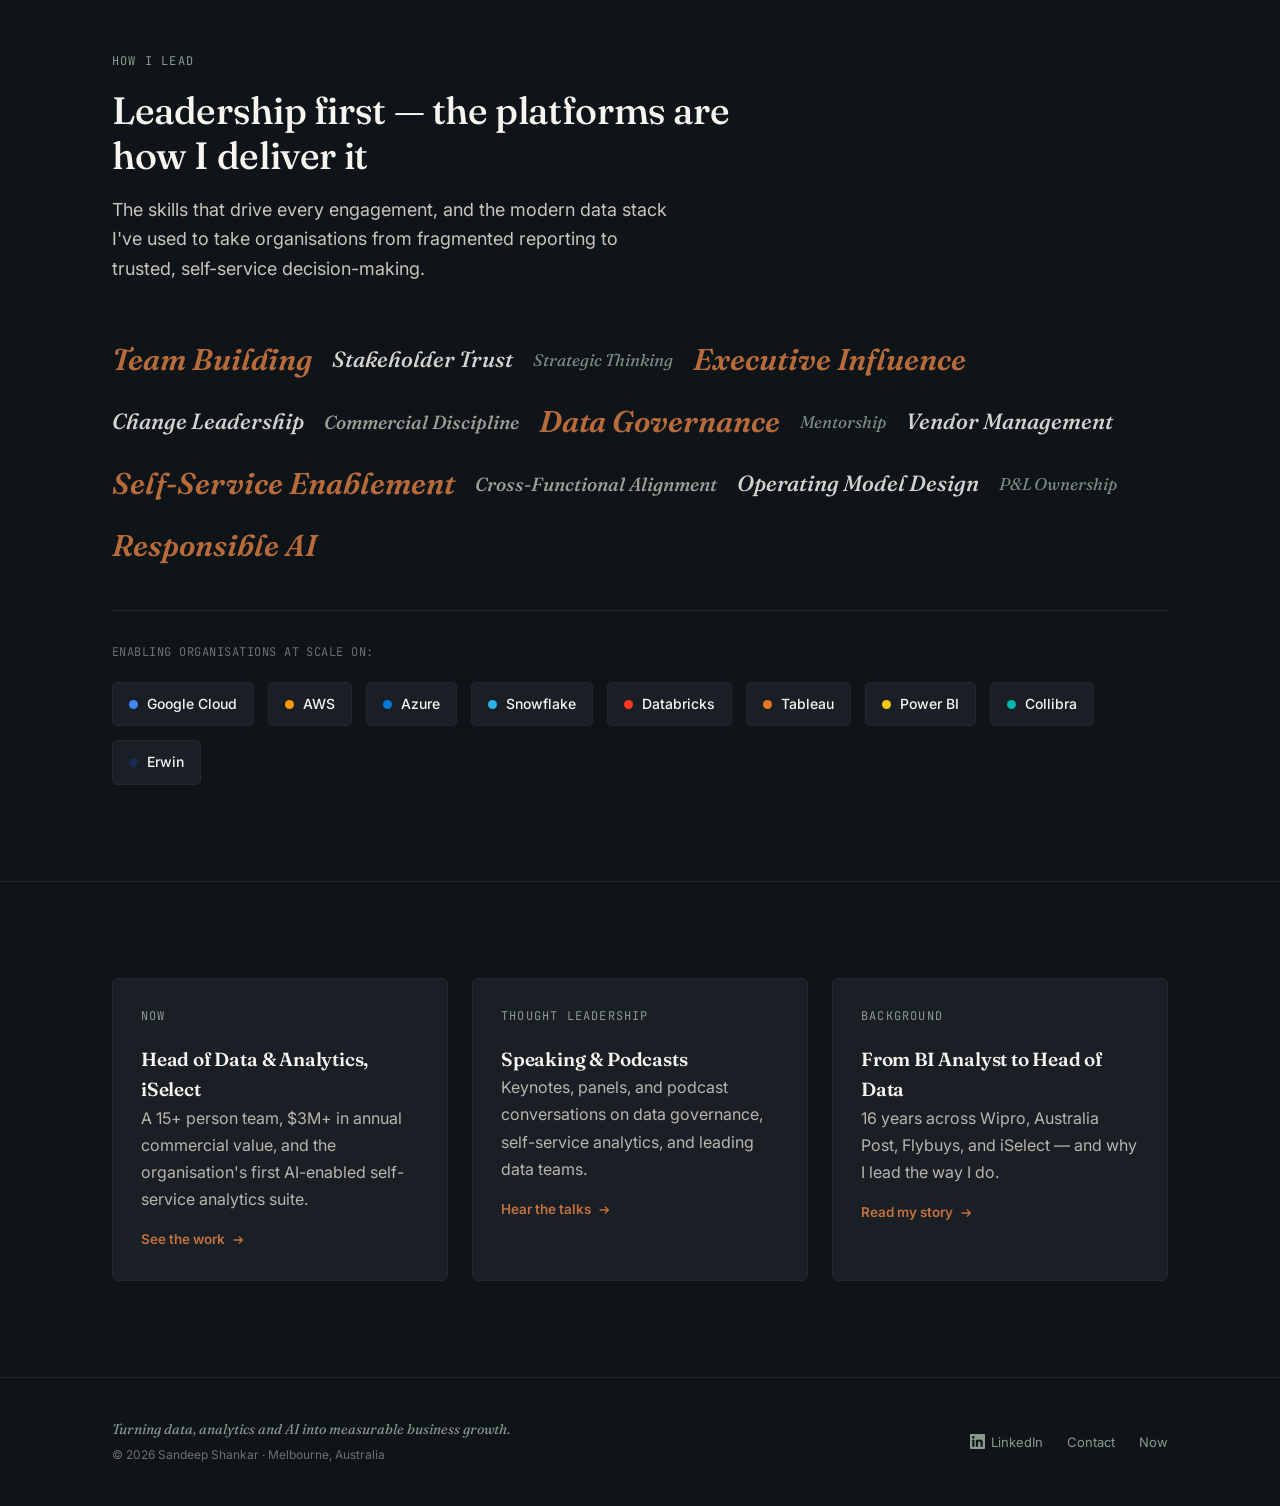
==== commit c4323e2f: "Add files via upload" ====
--- a/index.html
+++ b/index.html
@@ -473,58 +473,42 @@
 
   
 
-  /* ---------- Impact metrics ---------- */
+  /* ---------- Company strip ---------- */
   .impact-label {
     font-family: var(--font-mono);
     font-size: 10.5px;
     letter-spacing: 0.12em;
     text-transform: uppercase;
     color: var(--sage);
-    margin-bottom: 16px;
-  }
-  .impact-grid {
-    display: grid;
-    grid-template-columns: repeat(4, 1fr);
-    border: 1px solid var(--hairline);
-    border-radius: 8px;
-    overflow: hidden;
-  }
-  @media (max-width: 680px) {
-    .impact-grid { grid-template-columns: repeat(2, 1fr); }
-    .impact-item:nth-child(2) { border-right: none; }
-    .impact-item:nth-child(3) { border-top: 1px solid var(--hairline); }
-    .impact-item:nth-child(4) { border-top: 1px solid var(--hairline); border-right: none; }
-  }
-  .impact-item {
-    padding: 20px 22px;
-    border-right: 1px solid var(--hairline);
-    position: relative;
-  }
-  .impact-item:last-child { border-right: none; }
-  .impact-item::before {
-    content: '';
-    position: absolute;
-    top: 0; left: 0; right: 0;
-    height: 2px;
-    background: linear-gradient(90deg, var(--amber), transparent);
-  }
-  .impact-num {
-    font-family: var(--font-display);
-    font-size: 32px;
+    margin-bottom: 14px;
+  }
+  .company-strip {
+    display: flex;
+    gap: 10px;
+    flex-wrap: wrap;
+  }
+  .company-chip {
+    display: inline-flex;
+    align-items: center;
+    gap: 7px;
+    padding: 9px 16px;
+    background: var(--ink-card);
+    border: 1px solid var(--hairline-light);
+    border-radius: 6px;
+    font-size: 13px;
     font-weight: 500;
-    color: var(--amber);
-    line-height: 1;
-    margin-bottom: 8px;
-  }
-  .impact-plus {
-    font-size: 20px;
-    vertical-align: super;
-    line-height: 0;
-  }
-  .impact-desc {
-    font-size: 12px;
-    color: var(--muted);
-    line-height: 1.55;
+    color: var(--cream);
+    transition: border-color 0.2s ease, background 0.2s ease;
+  }
+  .company-chip:hover {
+    border-color: var(--amber);
+    background: rgba(194,112,61,0.06);
+  }
+  .company-chip svg {
+    width: 15px;
+    height: 15px;
+    color: var(--sage);
+    flex-shrink: 0;
   }
 
 
@@ -901,23 +885,31 @@
         <a href="contact.html" class="btn btn-secondary">Get in touch</a>
       </div>
       <div class="hero-stats">
-        <div class="impact-label">Impact</div>
-        <div class="impact-grid">
-          <div class="impact-item">
-            <div class="impact-num">$50M<span class="impact-plus">+</span></div>
-            <div class="impact-desc">Business value influenced across analytics initiatives</div>
+        <div class="impact-label">Where I've worked</div>
+        <div class="company-strip">
+          <div class="company-chip">
+            <svg viewBox="0 0 18 18" fill="none"><rect x="2" y="2" width="14" height="14" rx="3" stroke="currentColor" stroke-width="1.5"/><path d="M5.5 9h7M9 5.5v7" stroke="currentColor" stroke-width="1.5" stroke-linecap="round"/></svg>
+            iSelect
           </div>
-          <div class="impact-item">
-            <div class="impact-num">30<span class="impact-plus">+</span></div>
-            <div class="impact-desc">Analytics professionals hired, mentored and grown</div>
+          <div class="company-chip">
+            <svg viewBox="0 0 18 18" fill="none"><circle cx="9" cy="9" r="7" stroke="currentColor" stroke-width="1.5"/><path d="M6 9.5 L8 11.5 L12 7" stroke="currentColor" stroke-width="1.5" stroke-linecap="round" stroke-linejoin="round"/></svg>
+            Flybuys
           </div>
-          <div class="impact-item">
-            <div class="impact-num">15<span class="impact-plus">+</span></div>
-            <div class="impact-desc">Enterprise data initiatives delivered end-to-end</div>
+          <div class="company-chip">
+            <svg viewBox="0 0 18 18" fill="none"><path d="M3 14 L9 4 L15 14" stroke="currentColor" stroke-width="1.5" stroke-linecap="round" stroke-linejoin="round"/><path d="M5.5 10.5 h7" stroke="currentColor" stroke-width="1.5" stroke-linecap="round"/></svg>
+            Australia Post
           </div>
-          <div class="impact-item">
-            <div class="impact-num">80<span class="impact-plus">%</span></div>
-            <div class="impact-desc">Reduction in manual reporting through automation</div>
+          <div class="company-chip">
+            <svg viewBox="0 0 18 18" fill="none"><path d="M9 3 L10.8 7.2 L15.5 7.6 L12.1 10.6 L13.1 15.2 L9 12.7 L4.9 15.2 L5.9 10.6 L2.5 7.6 L7.2 7.2 Z" stroke="currentColor" stroke-width="1.5" stroke-linejoin="round"/></svg>
+            Compare the Market
+          </div>
+          <div class="company-chip">
+            <svg viewBox="0 0 18 18" fill="none"><rect x="3" y="5" width="12" height="9" rx="2" stroke="currentColor" stroke-width="1.5"/><path d="M6 5 V4 a3 3 0 0 1 6 0 V5" stroke="currentColor" stroke-width="1.5"/></svg>
+            Wipro · BP
+          </div>
+          <div class="company-chip">
+            <svg viewBox="0 0 18 18" fill="none"><path d="M4 14 V7 M9 14 V4 M14 14 V10" stroke="currentColor" stroke-width="1.5" stroke-linecap="round"/><path d="M2 14 h14" stroke="currentColor" stroke-width="1.5" stroke-linecap="round"/></svg>
+            DAMA Australia
           </div>
         </div>
       </div>
